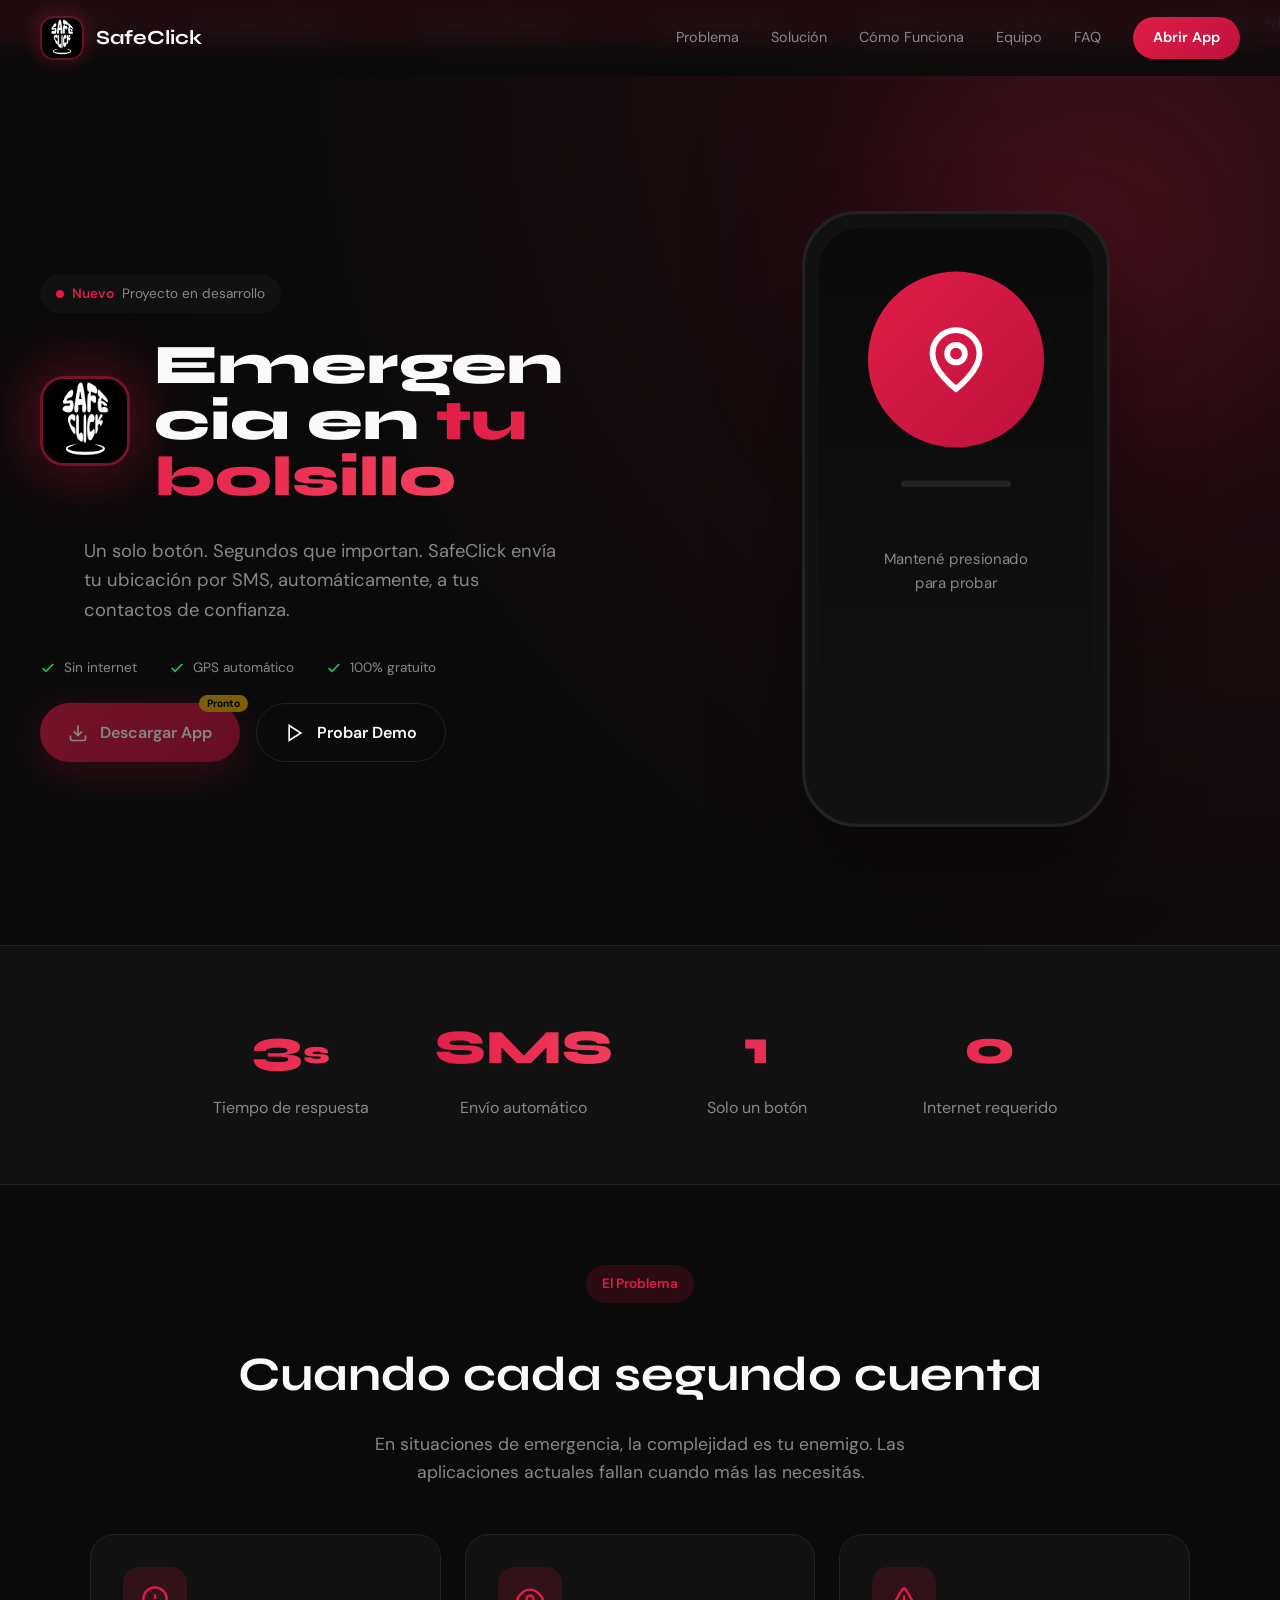
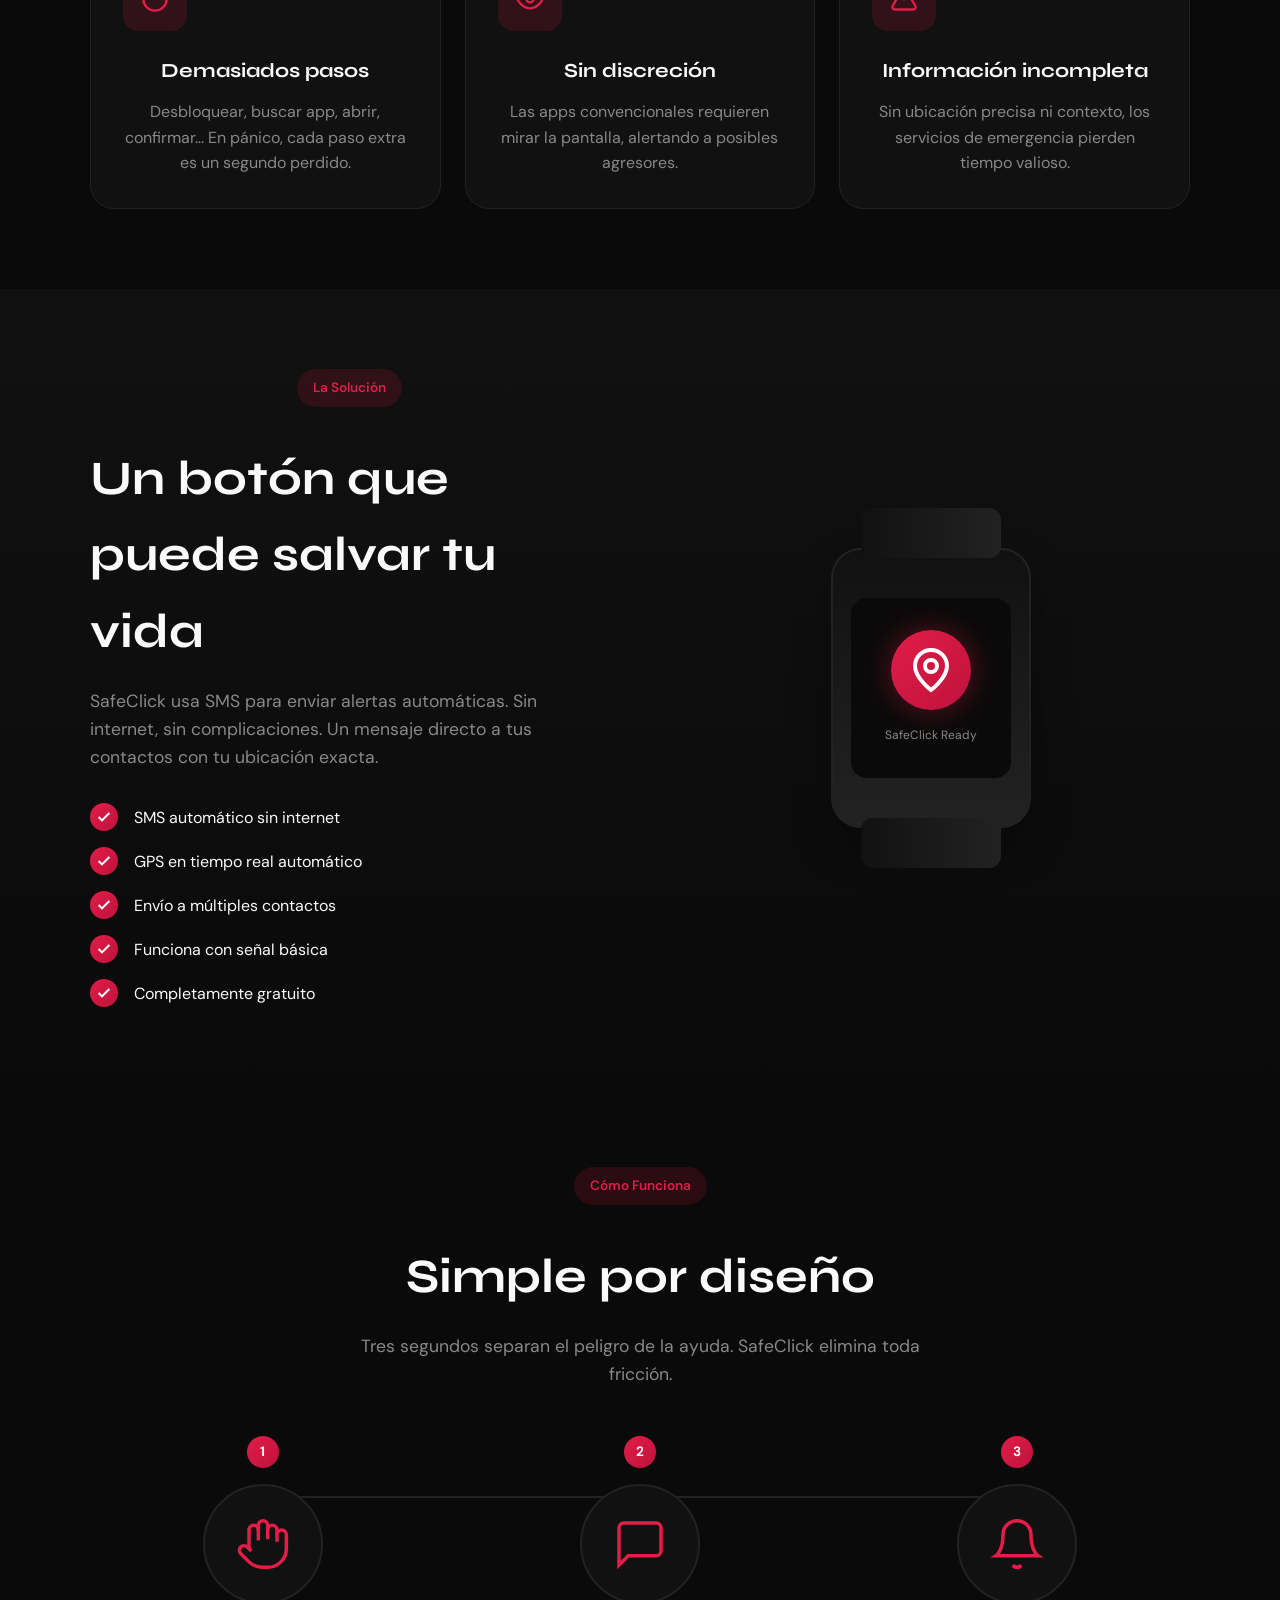
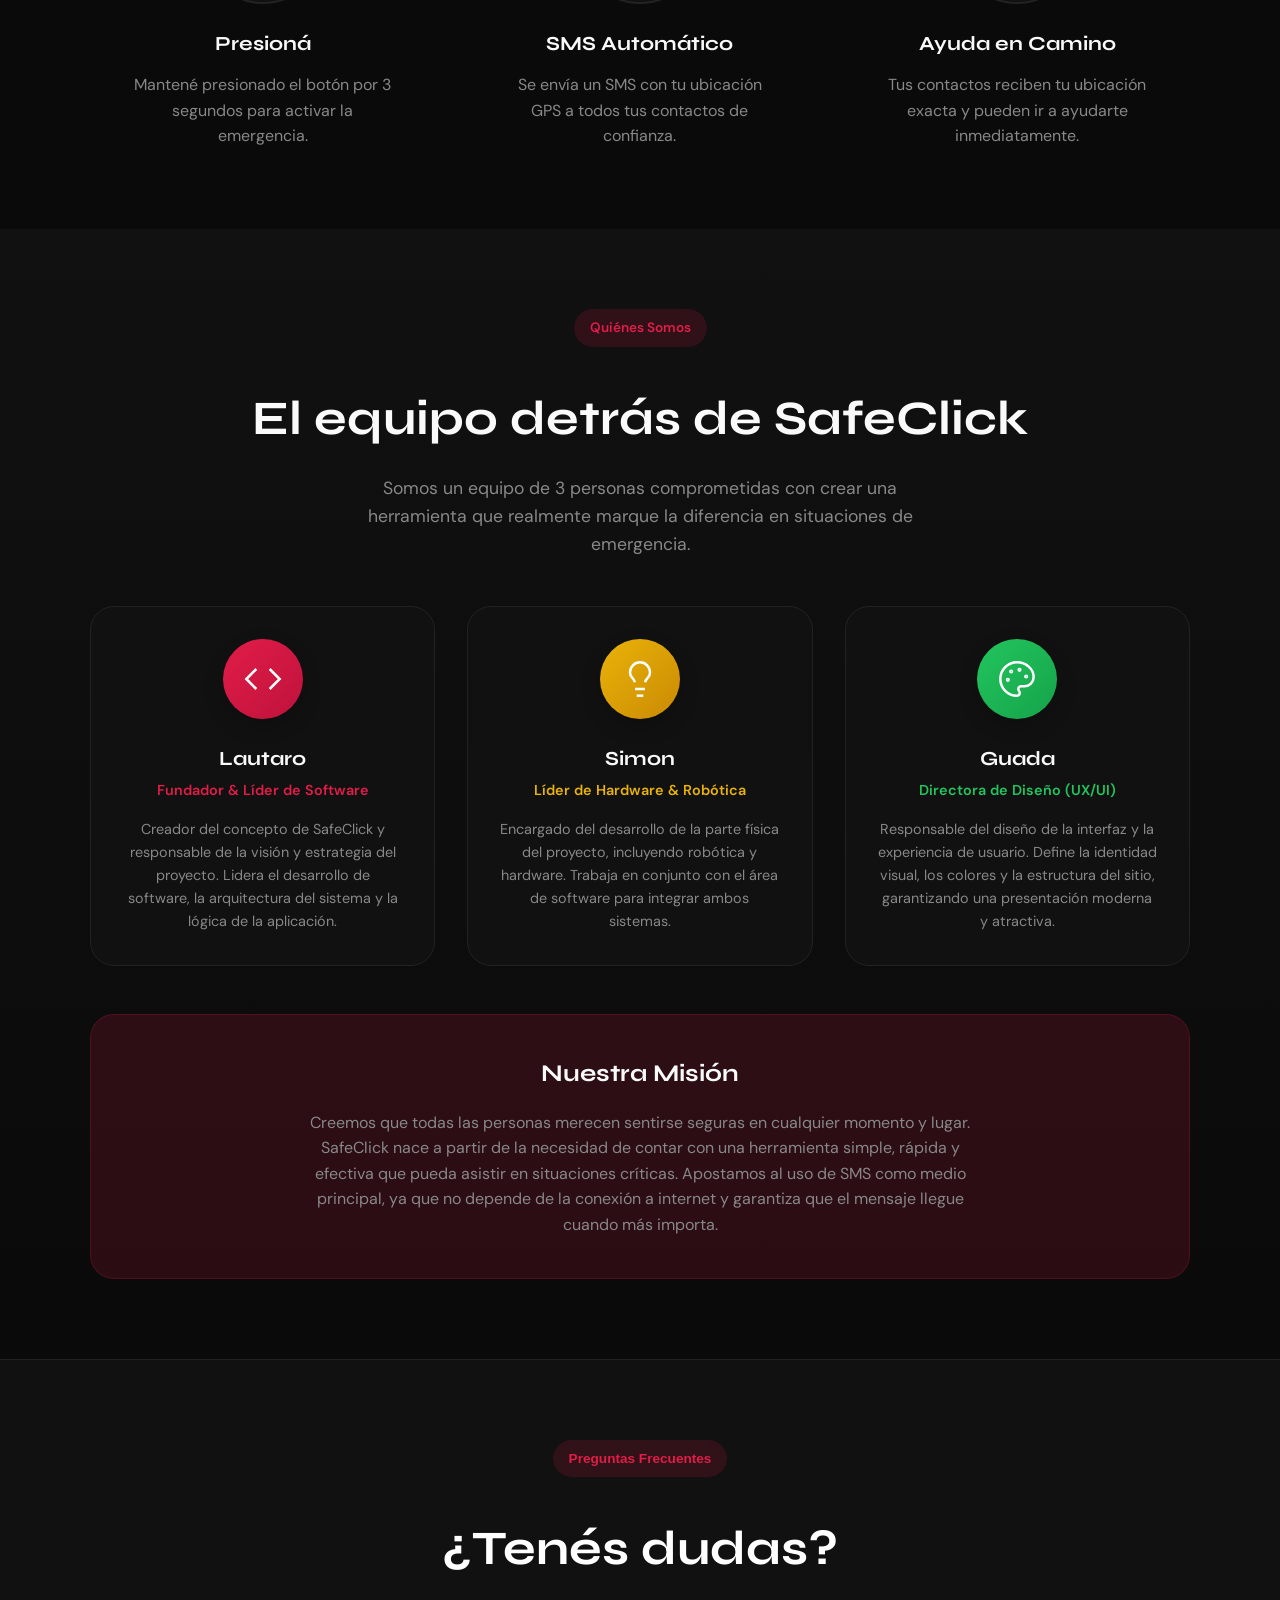
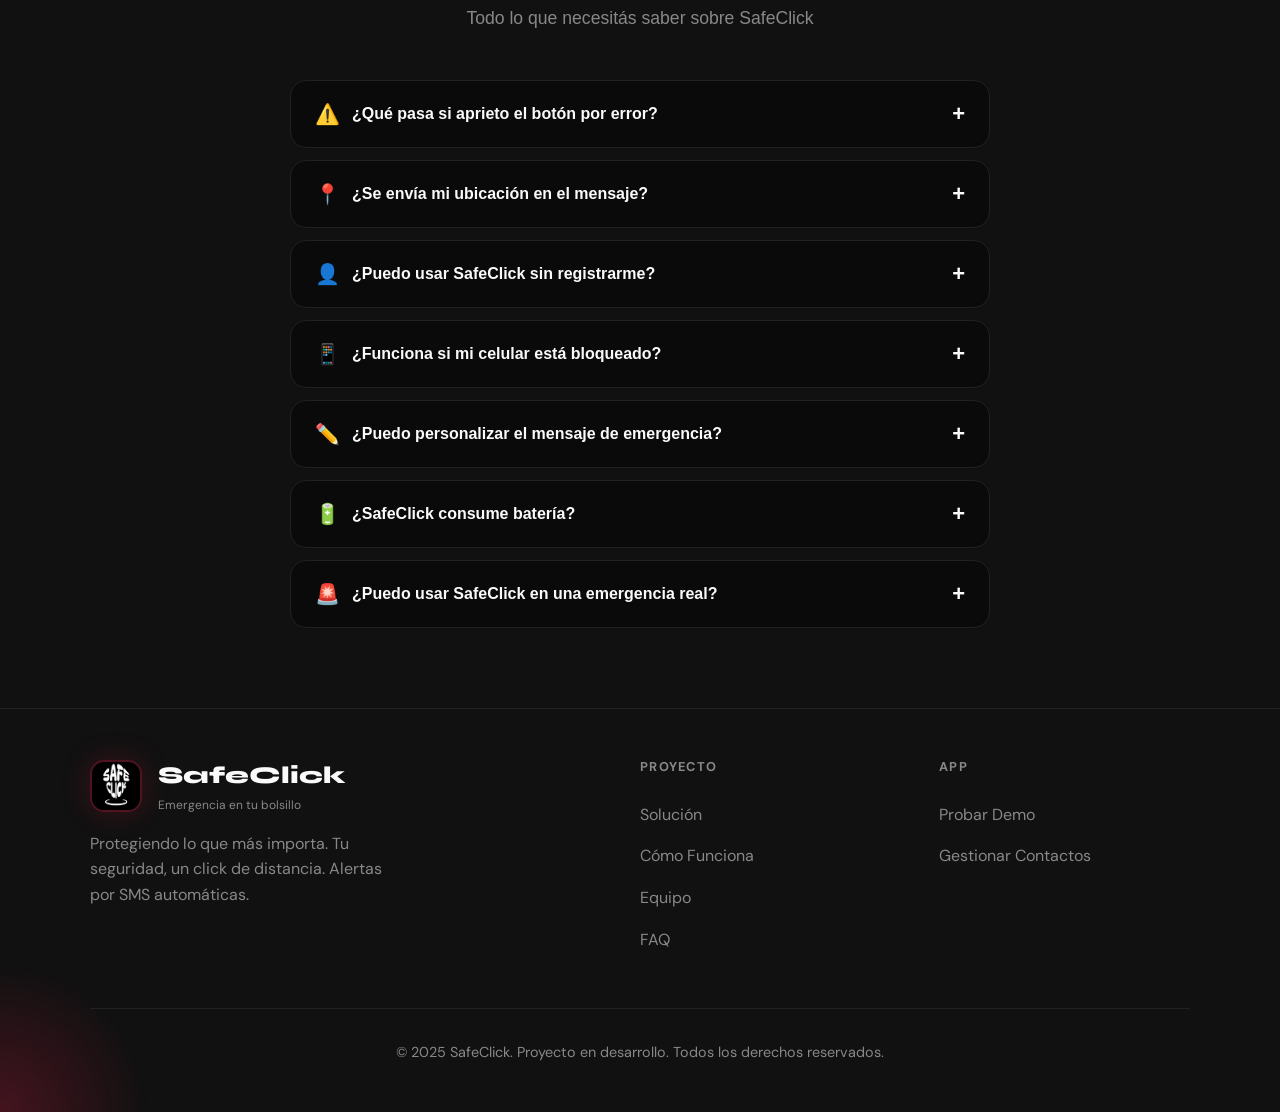
==== index.html @ 4f537820 "Primer commit" ====
<!DOCTYPE html>
<html lang="es">
<head>
  <meta charset="UTF-8">
  <meta name="viewport" content="width=device-width, initial-scale=1.0">
  <title>SafeClick - Emergencia en tu bolsillo</title>
  <link rel="preconnect" href="https://fonts.googleapis.com">
  <link href="https://fonts.googleapis.com/css2?family=Syne:wght@700;800&family=DM+Sans:wght@400;500;600&display=swap" rel="stylesheet">
  <link rel="stylesheet" href="styles.css">
  <style>
    :root {
      --font-display: 'Syne', sans-serif;
      --font-body: 'DM Sans', system-ui, sans-serif;
    }
    body { font-family: var(--font-body); }
    h1, h2, h3, .logo span, .section-title { font-family: var(--font-display); }

    /* === LOGO IMAGE === */
    .logo-img-wrap {
      width: 44px; height: 44px; border-radius: 14px;
      overflow: hidden; border: 2px solid rgba(225,29,72,0.4);
      box-shadow: 0 0 20px rgba(225,29,72,0.3);
    }
    .logo-img-wrap.small { width: 34px; height: 34px; border-radius: 10px; }
    .logo-img-wrap img { width: 100%; height: 100%; object-fit: cover; }

    /* === HERO LOGO FEATURE === */
    .hero-logo-feature {
      display: flex; align-items: center; gap: 1.5rem;
      margin-bottom: 2rem;
    }
    .hero-logo-big {
      width: 90px; height: 90px; border-radius: 24px;
      overflow: hidden; border: 3px solid rgba(225,29,72,0.5);
      box-shadow: 0 0 60px rgba(225,29,72,0.4), 0 0 120px rgba(225,29,72,0.15);
      flex-shrink: 0;
    }
    .hero-logo-big img { width: 100%; height: 100%; object-fit: cover; }
    .hero-logo-text h1 { margin-bottom: 0; line-height: 1; }

    /* === TICKER BAND === */
    .ticker-band {
      background: var(--primary); overflow: hidden; padding: 0.6rem 0;
      white-space: nowrap; position: relative;
    }
    .ticker-inner {
      display: inline-flex; gap: 0; animation: ticker 18s linear infinite;
    }
    .ticker-item {
      display: inline-flex; align-items: center; gap: 1rem;
      padding: 0 2rem; font-size: 0.85rem; font-weight: 700;
      color: white; letter-spacing: 0.05em; text-transform: uppercase;
    }
    .ticker-dot { width: 6px; height: 6px; background: rgba(255,255,255,0.6); border-radius: 50%; }
    @keyframes ticker { from { transform: translateX(0); } to { transform: translateX(-50%); } }

    /* === TRUST BAR === */
    .trust-bar {
      display: flex; align-items: center; gap: 2rem; margin-top: 2rem;
      flex-wrap: wrap;
    }
    .trust-item {
      display: flex; align-items: center; gap: 0.5rem;
      font-size: 0.85rem; color: var(--fg-muted);
    }
    .trust-item svg { color: var(--green); }

    /* === PHONE LOGO WATERMARK === */
    .phone-top-logo {
      position: absolute; top: 2.5rem; left: 50%; transform: translateX(-50%);
      display: flex; flex-direction: column; align-items: center; gap: 0.4rem;
      z-index: 2;
    }
    .phone-logo-mini {
      width: 36px; height: 36px; border-radius: 10px;
      overflow: hidden; border: 1.5px solid rgba(225,29,72,0.5);
    }
    .phone-logo-mini img { width: 100%; height: 100%; object-fit: cover; }
    .phone-app-label { font-size: 0.6rem; font-weight: 700; color: var(--fg-muted); letter-spacing: 0.1em; text-transform: uppercase; }

    /* === COUNTDOWN TIMER SECTION === */
    .countdown-section {
      background: linear-gradient(135deg, rgba(225,29,72,0.08), transparent);
      border: 1px solid var(--border); border-radius: 24px;
      padding: 2.5rem; margin: 2rem 0; text-align: center;
    }
    .countdown-label { font-size: 0.85rem; color: var(--fg-muted); text-transform: uppercase; letter-spacing: 0.1em; margin-bottom: 1rem; }
    .countdown-display {
      display: flex; justify-content: center; gap: 1rem; flex-wrap: wrap;
    }
    .cd-unit {
      display: flex; flex-direction: column; align-items: center;
      background: var(--bg-card); border: 1px solid var(--border);
      border-radius: 16px; padding: 1rem 1.5rem; min-width: 70px;
    }
    .cd-num { font-family: var(--font-display); font-size: 2.5rem; font-weight: 800; color: var(--primary); line-height: 1; }
    .cd-lbl { font-size: 0.7rem; color: var(--fg-muted); text-transform: uppercase; letter-spacing: 0.08em; margin-top: 0.25rem; }

    /* === FAQ SECTION === */
    .faq-section { padding: 5rem 1.5rem; background: var(--bg-card); border-top: 1px solid var(--border); }
    .faq-list { max-width: 700px; margin: 3rem auto 0; display: flex; flex-direction: column; gap: 0.75rem; }
    .faq-item { background: var(--bg); border: 1px solid var(--border); border-radius: 16px; overflow: hidden; }
    .faq-question {
      width: 100%; padding: 1.25rem 1.5rem; text-align: left;
      background: none; color: var(--fg); font-size: 1rem; font-weight: 600;
      display: flex; justify-content: space-between; align-items: center;
      cursor: pointer; transition: background 0.2s;
    }
    .faq-question:hover { background: rgba(255,255,255,0.03); }
    .faq-question svg { transition: transform 0.3s; flex-shrink: 0; color: var(--primary); }
    .faq-item.open .faq-question svg { transform: rotate(45deg); }
    .faq-answer { max-height: 0; overflow: hidden; transition: max-height 0.4s ease, padding 0.3s; }
    .faq-item.open .faq-answer { max-height: 200px; }
    .faq-answer p { padding: 0 1.5rem 1.25rem; color: var(--fg-muted); font-size: 0.95rem; line-height: 1.7; }

    /* === IMPROVED FOOTER LOGO === */
    .footer-logo-wrap {
      display: flex; align-items: center; gap: 1rem; margin-bottom: 1rem;
    }
    .footer-logo-img {
      width: 52px; height: 52px; border-radius: 14px;
      overflow: hidden; border: 2px solid rgba(225,29,72,0.3);
      box-shadow: 0 0 30px rgba(225,29,72,0.2);
    }
    .footer-logo-img img { width: 100%; height: 100%; object-fit: cover; }
    .footer-logo-text { display: flex; flex-direction: column; }
    .footer-logo-text .brand { font-family: var(--font-display); font-size: 1.5rem; font-weight: 800; }
    .footer-logo-text .tagline { font-size: 0.75rem; color: var(--fg-muted); }

    /* === HOVER GLOW ON CARDS === */
    .card { position: relative; overflow: hidden; }
    .card::before {
      content: '';
      position: absolute; top: 0; left: 0; right: 0;
      height: 2px; background: linear-gradient(90deg, transparent, var(--primary), transparent);
      opacity: 0; transition: opacity 0.3s;
    }
    .card:hover::before { opacity: 1; }

    /* === WAVE DIVIDER === */
    .wave-divider { overflow: hidden; line-height: 0; }
    .wave-divider svg { display: block; }
  </style>
</head>
<body>

  <!-- TICKER BAND -->
  <div class="ticker-band">
    <div class="ticker-inner">
      <span class="ticker-item">SafeClick <span class="ticker-dot"></span></span>
      <span class="ticker-item">SMS Automático <span class="ticker-dot"></span></span>
      <span class="ticker-item">GPS en tiempo real <span class="ticker-dot"></span></span>
      <span class="ticker-item">Un solo botón <span class="ticker-dot"></span></span>
      <span class="ticker-item">Emergencia en 3 segundos <span class="ticker-dot"></span></span>
      <span class="ticker-item">Sin internet necesario <span class="ticker-dot"></span></span>
      <span class="ticker-item">SafeClick <span class="ticker-dot"></span></span>
      <span class="ticker-item">SMS Automático <span class="ticker-dot"></span></span>
      <span class="ticker-item">GPS en tiempo real <span class="ticker-dot"></span></span>
      <span class="ticker-item">Un solo botón <span class="ticker-dot"></span></span>
      <span class="ticker-item">Emergencia en 3 segundos <span class="ticker-dot"></span></span>
      <span class="ticker-item">Sin internet necesario <span class="ticker-dot"></span></span>
    </div>
  </div>

  <!-- Navigation -->
  <nav id="navbar">
    <div class="nav-content">
      <a href="index.html" class="logo">
        <div class="logo-img-wrap">
          <img src="[data-uri]" alt="SafeClick Logo">
        </div>
        <span>SafeClick</span>
      </a>
      <div class="nav-links">
        <a href="#problema">Problema</a>
        <a href="#solucion">Solución</a>
        <a href="#como-funciona">Cómo Funciona</a>
        <a href="#equipo">Equipo</a>
        <a href="#faq">FAQ</a>
        <a href="app.html" class="btn-nav">Abrir App</a>
      </div>
      <button class="mobile-menu-btn" onclick="toggleMenu()">
        <svg width="24" height="24" viewBox="0 0 24 24" fill="none" stroke="currentColor" stroke-width="2"><line x1="3" y1="12" x2="21" y2="12"/><line x1="3" y1="6" x2="21" y2="6"/><line x1="3" y1="18" x2="21" y2="18"/></svg>
      </button>
    </div>
    <div id="mobile-menu" class="mobile-menu">
      <a href="#problema" onclick="toggleMenu()">Problema</a>
      <a href="#solucion" onclick="toggleMenu()">Solución</a>
      <a href="#como-funciona" onclick="toggleMenu()">Cómo Funciona</a>
      <a href="#equipo" onclick="toggleMenu()">Equipo</a>
      <a href="#faq" onclick="toggleMenu()">FAQ</a>
      <a href="app.html" class="btn-nav">Abrir App</a>
    </div>
  </nav>

  <!-- Hero Section -->
  <section class="hero">
    <div class="hero-bg"></div>
    <div class="hero-container">
      <div class="hero-content">
        <span class="badge"><span class="badge-dot"></span><span class="badge-new">Nuevo</span> Proyecto en desarrollo</span>
        
        <div class="hero-logo-feature">
          <div class="hero-logo-big">
            <img src="[data-uri]" alt="SafeClick">
          </div>
          <div class="hero-logo-text">
            <h1>Emergencia en <span class="gradient-text">tu bolsillo</span></h1>
          </div>
        </div>

        <p>Un solo botón. Segundos que importan. SafeClick envía tu ubicación por SMS, automáticamente, a tus contactos de confianza.</p>
        
        <div class="trust-bar">
          <div class="trust-item">
            <svg width="16" height="16" viewBox="0 0 24 24" fill="none" stroke="currentColor" stroke-width="2.5"><polyline points="20 6 9 17 4 12"/></svg>
            Sin internet
          </div>
          <div class="trust-item">
            <svg width="16" height="16" viewBox="0 0 24 24" fill="none" stroke="currentColor" stroke-width="2.5"><polyline points="20 6 9 17 4 12"/></svg>
            GPS automático
          </div>
          <div class="trust-item">
            <svg width="16" height="16" viewBox="0 0 24 24" fill="none" stroke="currentColor" stroke-width="2.5"><polyline points="20 6 9 17 4 12"/></svg>
            100% gratuito
          </div>
        </div>

        <div class="hero-buttons" style="margin-top:1.5rem">
          <button class="btn-primary disabled" disabled>
            <svg width="20" height="20" viewBox="0 0 24 24" fill="none" stroke="currentColor" stroke-width="2"><path d="M21 15v4a2 2 0 0 1-2 2H5a2 2 0 0 1-2-2v-4"/><polyline points="7 10 12 15 17 10"/><line x1="12" y1="15" x2="12" y2="3"/></svg>
            Descargar App
            <span class="badge-soon">Pronto</span>
          </button>
          <a href="app.html" class="btn-secondary">
            <svg width="20" height="20" viewBox="0 0 24 24" fill="none" stroke="currentColor" stroke-width="2"><polygon points="5 3 19 12 5 21 5 3"/></svg>
            Probar Demo
          </a>
        </div>
      </div>
      <div class="hero-phone">
        <div id="card-location" class="floating-card card-1">
          <div class="card-icon red"><svg width="20" height="20" viewBox="0 0 24 24" fill="none" stroke="currentColor" stroke-width="2"><path d="M20 10c0 6-8 12-8 12s-8-6-8-12a8 8 0 0 1 16 0Z"/><circle cx="12" cy="10" r="3"/></svg></div>
          <div><p class="card-label">Ubicación enviada</p><p class="card-value">GPS en tiempo real</p></div>
        </div>
        <div id="card-sms" class="floating-card card-2">
          <div class="card-icon blue"><svg width="20" height="20" viewBox="0 0 24 24" fill="none" stroke="currentColor" stroke-width="2"><path d="M21 15a2 2 0 0 1-2 2H7l-4 4V5a2 2 0 0 1 2-2h14a2 2 0 0 1 2 2z"/></svg></div>
          <div><p class="card-label">SMS Automático</p><p class="card-value">Enviado a todos</p></div>
        </div>
        <div id="card-alert" class="floating-card card-3">
          <div class="card-icon gold"><svg width="20" height="20" viewBox="0 0 24 24" fill="none" stroke="currentColor" stroke-width="2"><path d="M18 8A6 6 0 0 0 6 8c0 7-3 9-3 9h18s-3-2-3-9"/><path d="M13.73 21a2 2 0 0 1-3.46 0"/></svg></div>
          <div><p class="card-label">Contactos alertados</p><p class="card-value">Notificados</p></div>
        </div>
        <div class="phone">
          <div class="phone-notch"></div>
          <div class="phone-screen">
            <div class="phone-top-logo">
            <button id="emergency-btn" class="emergency-btn" onmousedown="startHold()" onmouseup="cancelHold()" onmouseleave="cancelHold()" ontouchstart="startHold()" ontouchend="cancelHold()">
              <svg width="64" height="64" viewBox="0 0 24 24" fill="none" stroke="white" stroke-width="2"><path d="M20 10c0 6-8 12-8 12s-8-6-8-12a8 8 0 0 1 16 0Z"/><circle cx="12" cy="10" r="3"/></svg>
            </button>
            <div class="progress-container">
              <div id="progress" class="progress-bar"></div>
            </div>
            <div class="status-text">
              <p id="status-subtitle">Mantené presionado para probar</p>
              
            </div>
          </div>
        </div>
      </div>
    </div>
  </section>

  <!-- Stats Section -->
  <section class="stats">
    <div class="stats-container">
      <div class="stat"><h2 class="stat-value">3<span>s</span></h2><p>Tiempo de respuesta</p></div>
      <div class="stat"><h2 class="stat-value">SMS</h2><p>Envío automático</p></div>
      <div class="stat"><h2 class="stat-value">1</h2><p>Solo un botón</p></div>
      <div class="stat"><h2 class="stat-value">0</h2><p>Internet requerido</p></div>
    </div>
  </section>

  <!-- Problem Section -->
  <section id="problema" class="section">
    <div class="container">
      <span class="section-badge">El Problema</span>
      <h2 class="section-title">Cuando cada segundo cuenta</h2>
      <p class="section-subtitle">En situaciones de emergencia, la complejidad es tu enemigo. Las aplicaciones actuales fallan cuando más las necesitás.</p>
      <div class="cards-grid">
        <div class="card">
          <div class="card-icon-box"><svg width="28" height="28" viewBox="0 0 24 24" fill="none" stroke="currentColor" stroke-width="2"><circle cx="12" cy="12" r="10"/><line x1="12" y1="8" x2="12" y2="12"/><line x1="12" y1="16" x2="12.01" y2="16"/></svg></div>
          <h3>Demasiados pasos</h3>
          <p>Desbloquear, buscar app, abrir, confirmar... En pánico, cada paso extra es un segundo perdido.</p>
        </div>
        <div class="card">
          <div class="card-icon-box"><svg width="28" height="28" viewBox="0 0 24 24" fill="none" stroke="currentColor" stroke-width="2"><path d="M1 12s4-8 11-8 11 8 11 8-4 8-11 8-11-8-11-8z"/><circle cx="12" cy="12" r="3"/></svg></div>
          <h3>Sin discreción</h3>
          <p>Las apps convencionales requieren mirar la pantalla, alertando a posibles agresores.</p>
        </div>
        <div class="card">
          <div class="card-icon-box"><svg width="28" height="28" viewBox="0 0 24 24" fill="none" stroke="currentColor" stroke-width="2"><path d="m21.73 18-8-14a2 2 0 0 0-3.48 0l-8 14A2 2 0 0 0 4 21h16a2 2 0 0 0 1.73-3Z"/><line x1="12" y1="9" x2="12" y2="13"/><line x1="12" y1="17" x2="12.01" y2="17"/></svg></div>
          <h3>Información incompleta</h3>
          <p>Sin ubicación precisa ni contexto, los servicios de emergencia pierden tiempo valioso.</p>
        </div>
      </div>
    </div>
  
  </section>

  <!-- Solution Section -->
  <section id="solucion" class="section section-alt">
    <div class="container">
      <div class="solution-grid">
        <div class="solution-content">
          <span class="section-badge">La Solución</span>
          <h2 class="section-title left">Un botón que puede salvar tu vida</h2>
          <p class="section-subtitle left">SafeClick usa SMS para enviar alertas automáticas. Sin internet, sin complicaciones. Un mensaje directo a tus contactos con tu ubicación exacta.</p>
          <div class="features-list">
            <div class="feature"><div class="check-icon"><svg width="16" height="16" viewBox="0 0 24 24" fill="none" stroke="white" stroke-width="3"><polyline points="20 6 9 17 4 12"/></svg></div><span>SMS automático sin internet</span></div>
            <div class="feature"><div class="check-icon"><svg width="16" height="16" viewBox="0 0 24 24" fill="none" stroke="white" stroke-width="3"><polyline points="20 6 9 17 4 12"/></svg></div><span>GPS en tiempo real automático</span></div>
            <div class="feature"><div class="check-icon"><svg width="16" height="16" viewBox="0 0 24 24" fill="none" stroke="white" stroke-width="3"><polyline points="20 6 9 17 4 12"/></svg></div><span>Envío a múltiples contactos</span></div>
            <div class="feature"><div class="check-icon"><svg width="16" height="16" viewBox="0 0 24 24" fill="none" stroke="white" stroke-width="3"><polyline points="20 6 9 17 4 12"/></svg></div><span>Funciona con señal básica</span></div>
            <div class="feature"><div class="check-icon"><svg width="16" height="16" viewBox="0 0 24 24" fill="none" stroke="white" stroke-width="3"><polyline points="20 6 9 17 4 12"/></svg></div><span>Completamente gratuito</span></div>
          </div>
        </div>
        <div class="solution-device">
          <div class="bracelet">
            <div class="strap top"></div>
            <div class="bracelet-body">
              <div class="bracelet-screen">
                <div class="mini-btn pulse-glow">
                  <svg width="48" height="48" viewBox="0 0 24 24" fill="none" stroke="white" stroke-width="2"><path d="M20 10c0 6-8 12-8 12s-8-6-8-12a8 8 0 0 1 16 0Z"/><circle cx="12" cy="10" r="3"/></svg>
                </div>
                <p>SafeClick Ready</p>
              </div>
            </div>
            <div class="strap bottom"></div>
          </div>
        </div>
      </div>
    </div>
  </section>

  <!-- How It Works Section -->
  <section id="como-funciona" class="section">
    <div class="container">
      <span class="section-badge">Cómo Funciona</span>
      <h2 class="section-title">Simple por diseño</h2>
      <p class="section-subtitle">Tres segundos separan el peligro de la ayuda. SafeClick elimina toda fricción.</p>
      <div class="steps-container">
        <div class="steps-line"></div>
        <div class="steps-grid">
          <div class="step">
            <span class="step-number">1</span>
            <div class="step-icon"><svg width="56" height="56" viewBox="0 0 24 24" fill="none" stroke="currentColor" stroke-width="1.5"><path d="M18 11V6a2 2 0 0 0-2-2v0a2 2 0 0 0-2 2v0"/><path d="M14 10V4a2 2 0 0 0-2-2v0a2 2 0 0 0-2 2v2"/><path d="M10 10.5V6a2 2 0 0 0-2-2v0a2 2 0 0 0-2 2v8"/><path d="M18 8a2 2 0 1 1 4 0v6a8 8 0 0 1-8 8h-2c-2.8 0-4.5-.86-5.99-2.34l-3.6-3.6a2 2 0 0 1 2.83-2.82L7 15"/></svg></div>
            <h3>Presioná</h3>
            <p>Mantené presionado el botón por 3 segundos para activar la emergencia.</p>
          </div>
          <div class="step">
            <span class="step-number">2</span>
            <div class="step-icon"><svg width="56" height="56" viewBox="0 0 24 24" fill="none" stroke="currentColor" stroke-width="1.5"><path d="M21 15a2 2 0 0 1-2 2H7l-4 4V5a2 2 0 0 1 2-2h14a2 2 0 0 1 2 2z"/></svg></div>
            <h3>SMS Automático</h3>
            <p>Se envía un SMS con tu ubicación GPS a todos tus contactos de confianza.</p>
          </div>
          <div class="step">
            <span class="step-number">3</span>
            <div class="step-icon"><svg width="56" height="56" viewBox="0 0 24 24" fill="none" stroke="currentColor" stroke-width="1.5"><path d="M18 8A6 6 0 0 0 6 8c0 7-3 9-3 9h18s-3-2-3-9"/><path d="M13.73 21a2 2 0 0 1-3.46 0"/></svg></div>
            <h3>Ayuda en Camino</h3>
            <p>Tus contactos reciben tu ubicación exacta y pueden ir a ayudarte inmediatamente.</p>
          </div>
        </div>
      </div>
    </div>
  </section>

  <!-- Team Section -->
  <section id="equipo" class="section section-alt">
    <div class="container">
      <span class="section-badge">Quiénes Somos</span>
      <h2 class="section-title">El equipo detrás de SafeClick</h2>
      <p class="section-subtitle">Somos un equipo de 3 personas comprometidas con crear una herramienta que realmente marque la diferencia en situaciones de emergencia.</p>
      <div class="team-grid">
        <div class="team-card">
          <div class="team-avatar red"><svg width="40" height="40" viewBox="0 0 24 24" fill="none" stroke="white" stroke-width="1.5"><polyline points="16 18 22 12 16 6"/><polyline points="8 6 2 12 8 18"/></svg></div>
          <h3>Lautaro</h3>
          <p class="team-role red">Fundador & Líder de Software</p>
          <p class="team-desc">Creador del concepto de SafeClick y responsable de la visión y estrategia del proyecto. Lidera el desarrollo de software, la arquitectura del sistema y la lógica de la aplicación.</p>
        </div>
        <div class="team-card">
          <div class="team-avatar gold"><svg width="40" height="40" viewBox="0 0 24 24" fill="none" stroke="white" stroke-width="1.5"><line x1="9" y1="18" x2="15" y2="18"/><line x1="10" y1="22" x2="14" y2="22"/><path d="M15.09 14c.18-.98.65-1.74 1.41-2.5A4.65 4.65 0 0 0 18 8 6 6 0 0 0 6 8c0 1 .23 2.23 1.5 3.5A4.61 4.61 0 0 1 8.91 14"/></svg></div>
          <h3>Simon</h3>
          <p class="team-role gold">Líder de Hardware & Robótica</p>
          <p class="team-desc">Encargado del desarrollo de la parte física del proyecto, incluyendo robótica y hardware. Trabaja en conjunto con el área de software para integrar ambos sistemas.</p>
        </div>
        <div class="team-card">
          <div class="team-avatar green"><svg width="40" height="40" viewBox="0 0 24 24" fill="none" stroke="white" stroke-width="1.5"><circle cx="13.5" cy="6.5" r="0.5"/><circle cx="17.5" cy="10.5" r="0.5"/><circle cx="8.5" cy="7.5" r="0.5"/><circle cx="6.5" cy="12.5" r="0.5"/><path d="M12 2C6.5 2 2 6.5 2 12s4.5 10 10 10c.926 0 1.648-.746 1.648-1.688 0-.437-.18-.835-.437-1.125-.29-.289-.438-.652-.438-1.125a1.64 1.64 0 0 1 1.668-1.668h1.996c3.051 0 5.555-2.503 5.555-5.555C21.965 6.012 17.461 2 12 2z"/></svg></div>
          <h3>Guada</h3>
          <p class="team-role green">Directora de Diseño (UX/UI)</p>
          <p class="team-desc">Responsable del diseño de la interfaz y la experiencia de usuario. Define la identidad visual, los colores y la estructura del sitio, garantizando una presentación moderna y atractiva.</p>
        </div>
      </div>
      <div class="mission-box">
        <h3>Nuestra Misión</h3>
        <p>Creemos que todas las personas merecen sentirse seguras en cualquier momento y lugar. SafeClick nace a partir de la necesidad de contar con una herramienta simple, rápida y efectiva que pueda asistir en situaciones críticas. Apostamos al uso de SMS como medio principal, ya que no depende de la conexión a internet y garantiza que el mensaje llegue cuando más importa.</p>
      </div>
    </div>
  </section>

  <!-- FAQ Section -->
<section id="faq" class="faq-section">
  <div class="container">
    <span class="section-badge">Preguntas Frecuentes</span>
    <h2 class="section-title">¿Tenés dudas?</h2>
    <p class="section-subtitle">Todo lo que necesitás saber sobre SafeClick</p>
  </div>

  <div class="faq-list">

    <div class="faq-item">
      <button class="faq-question">
        <div class="faq-left">
          <span class="faq-icon">⚠️</span>
          ¿Qué pasa si aprieto el botón por error?
        </div>
        <span class="faq-toggle">+</span>
      </button>
      <div class="faq-answer">
        <p>Podés avisar rápidamente a tus contactos que fue un error. En futuras versiones se puede agregar confirmación antes del envío.</p>
      </div>
    </div>

    <div class="faq-item">
      <button class="faq-question">
        <div class="faq-left">
          <span class="faq-icon">📍</span>
          ¿Se envía mi ubicación en el mensaje?
        </div>
        <span class="faq-toggle">+</span>
      </button>
      <div class="faq-answer">
        <p>Sí, SafeClick puede incluir tu ubicación aproximada para que tus contactos sepan dónde estás.</p>
      </div>
    </div>

    <div class="faq-item">
      <button class="faq-question">
        <div class="faq-left">
          <span class="faq-icon">👤</span>
          ¿Puedo usar SafeClick sin registrarme?
        </div>
        <span class="faq-toggle">+</span>
      </button>
      <div class="faq-answer">
        <p>Sí, no necesitás crear cuenta. Configurás tus contactos y ya podés usarlo.</p>
      </div>
    </div>

    <div class="faq-item">
      <button class="faq-question">
        <div class="faq-left">
          <span class="faq-icon">📱</span>
          ¿Funciona si mi celular está bloqueado?
        </div>
        <span class="faq-toggle">+</span>
      </button>
      <div class="faq-answer">
        <p>Depende del dispositivo, pero podés agregar SafeClick a la pantalla de inicio para acceso rápido.</p>
      </div>
    </div>

    <div class="faq-item">
      <button class="faq-question">
        <div class="faq-left">
          <span class="faq-icon">✏️</span>
          ¿Puedo personalizar el mensaje de emergencia?
        </div>
        <span class="faq-toggle">+</span>
      </button>
      <div class="faq-answer">
        <p>Sí, podés editar el mensaje para adaptarlo a cada situación.</p>
      </div>
    </div>

    <div class="faq-item">
      <button class="faq-question">
        <div class="faq-left">
          <span class="faq-icon">🔋</span>
          ¿SafeClick consume batería?
        </div>
        <span class="faq-toggle">+</span>
      </button>
      <div class="faq-answer">
        <p>No, es una web app liviana que solo se activa cuando la usás.</p>
      </div>
    </div>

    <div class="faq-item">
      <button class="faq-question">
        <div class="faq-left">
          <span class="faq-icon">🚨</span>
          ¿Puedo usar SafeClick en una emergencia real?
        </div>
        <span class="faq-toggle">+</span>
      </button>
      <div class="faq-answer">
        <p>Sí, está diseñada para ayudarte en momentos críticos enviando alertas rápidas a tus contactos.</p>
      </div>
    </div>

  </div>
</section>


  <!-- Footer -->
  <footer class="footer">
    <div class="footer-container">
      <div class="footer-grid">
        <div class="footer-brand">
          <div class="footer-logo-wrap">
            <div class="footer-logo-img">
              <img src="[data-uri]" alt="SafeClick">
            </div>
            <div class="footer-logo-text">
              <span class="brand">SafeClick</span>
              <span class="tagline">Emergencia en tu bolsillo</span>
            </div>
          </div>
          <p>Protegiendo lo que más importa. Tu seguridad, un click de distancia. Alertas por SMS automáticas.</p>
        </div>
        <div class="footer-links">
          <h4>Proyecto</h4>
          <a href="#solucion">Solución</a>
          <a href="#como-funciona">Cómo Funciona</a>
          <a href="#equipo">Equipo</a>
          <a href="#faq">FAQ</a>
        </div>
        <div class="footer-links">
          <h4>App</h4>
          <a href="app.html">Probar Demo</a>
          <a href="app.html">Gestionar Contactos</a>
        </div>
      </div>
      <div class="footer-bottom">
        <p>© 2025 SafeClick. Proyecto en desarrollo. Todos los derechos reservados.</p>
      </div>
    </div>
  </footer>

  <script src="app.js"></script>
<script>
document.querySelectorAll(".faq-question").forEach(button => {
  button.addEventListener("click", () => {
    const item = button.parentElement;

    document.querySelectorAll(".faq-item").forEach(i => {
      if(i !== item) i.classList.remove("active");
    });

    item.classList.toggle("active");
  });
});
</script>
<audio id="clickSound" src="https://assets.mixkit.co/active_storage/sfx/2568/2568-preview.mp3"></audio>
<audio id="alertSound" src="https://assets.mixkit.co/active_storage/sfx/2869/2869-preview.mp3"></audio>
<script>
const clickSound = document.getElementById("clickSound");
const alertSound = document.getElementById("alertSound");

// sonido en botones
document.querySelectorAll("button").forEach(btn => {
  btn.addEventListener("click", () => {
    clickSound.currentTime = 0;
    clickSound.play();
  });
});

// sonido botón emergencia
const emergencyBtn = document.querySelector(".emergency-btn");

if (emergencyBtn) {
  emergencyBtn.addEventListener("click", () => {
    alertSound.currentTime = 0;
    alertSound.play();
  });
}
</script>

</body>
</html>
---- styles.css ----
/* ========== BASE ========== */
* { margin: 0; padding: 0; box-sizing: border-box; }
:root {
  --bg: #0a0a0a;
  --bg-card: #111;
  --fg: #fafafa;
  --fg-muted: #888;
  --border: #222;
  --primary: #e11d48;
  --primary-dim: rgba(225,29,72,0.15);
  --green: #22c55e;
  --green-dim: rgba(34,197,94,0.2);
  --gold: #eab308;
  --gold-dim: rgba(234,179,8,0.2);
  --blue: #3b82f6;
  --blue-dim: rgba(59,130,246,0.2);
  --radius: 12px;
}
body { font-family: system-ui, -apple-system, sans-serif; background: var(--bg); color: var(--fg); line-height: 1.6; }
a { text-decoration: none; color: inherit; }
button { font-family: inherit; cursor: pointer; border: none; }
input, textarea { font-family: inherit; }

/* ========== NAVIGATION ========== */
#navbar { position: fixed; top: 0; left: 0; right: 0; z-index: 100; padding: 1rem 1.5rem; background: rgba(10,10,10,0.9); backdrop-filter: blur(12px); transition: all 0.3s; }
#navbar.scrolled { border-bottom: 1px solid var(--border); }
.nav-content { max-width: 1200px; margin: auto; display: flex; align-items: center; justify-content: space-between; }
.logo { display: flex; align-items: center; gap: 0.75rem; font-size: 1.25rem; font-weight: 700; }
.logo-icon { width: 40px; height: 40px; background: linear-gradient(135deg, var(--primary), #be123c); border-radius: 12px; display: flex; align-items: center; justify-content: center; }
.logo-icon.small { width: 32px; height: 32px; border-radius: 8px; }
.nav-links { display: flex; align-items: center; gap: 2rem; }
.nav-links a { color: var(--fg-muted); font-size: 0.9rem; transition: color 0.3s; }
.nav-links a:hover { color: var(--fg); }
.btn-nav { background: linear-gradient(135deg, var(--primary), #be123c); color: white !important; padding: 0.6rem 1.25rem; border-radius: 50px; font-weight: 600; }
.mobile-menu-btn { display: none; background: none; color: var(--fg); padding: 0.5rem; }
.mobile-menu { display: none; flex-direction: column; gap: 0.5rem; padding: 1rem; background: var(--bg-card); border-bottom: 1px solid var(--border); }
.mobile-menu a { padding: 0.75rem 1rem; border-radius: 8px; color: var(--fg-muted); }
.mobile-menu a:hover { background: var(--border); color: var(--fg); }
.mobile-menu.active { display: flex; }
@media (max-width: 768px) {
  .nav-links { display: none; }
  .mobile-menu-btn { display: block; }
}

/* ========== HERO ========== */
.hero { min-height: 100vh; display: flex; align-items: center; padding: 6rem 1.5rem 3rem; position: relative; overflow: hidden; }
.hero-bg { position: absolute; top: 0; right: 0; width: 80%; height: 150%; background: radial-gradient(circle at top right, var(--primary-dim), transparent 60%); pointer-events: none; }
.hero-container { max-width: 1200px; margin: auto; display: grid; grid-template-columns: 1fr 1fr; gap: 4rem; align-items: center; position: relative; }
.hero-content { text-align: left; }
.badge { display: inline-flex; align-items: center; gap: 0.5rem; background: var(--bg-card); padding: 0.5rem 1rem; border-radius: 50px; font-size: 0.85rem; color: var(--fg-muted); margin-bottom: 1.5rem; }
.badge-dot { width: 8px; height: 8px; background: var(--primary); border-radius: 50%; animation: pulse 2s infinite; }
.badge-new { color: var(--primary); font-weight: 600; }
.hero h1 { font-size: clamp(2.5rem, 5vw, 3.5rem); font-weight: 800; line-height: 1.1; margin-bottom: 1.5rem; }
.gradient-text { background: linear-gradient(90deg, var(--primary), #f43f5e); -webkit-background-clip: text; -webkit-text-fill-color: transparent; background-clip: text; }
.hero p { font-size: 1.15rem; color: var(--fg-muted); margin-bottom: 2rem; max-width: 480px; }
.hero-buttons { display: flex; gap: 1rem; flex-wrap: wrap; }
.btn-primary, .btn-secondary { display: inline-flex; align-items: center; gap: 0.75rem; padding: 1rem 1.75rem; border-radius: 50px; font-weight: 600; font-size: 1rem; transition: all 0.3s; }
.btn-primary { background: linear-gradient(135deg, var(--primary), #be123c); color: white; position: relative; }
.btn-primary.disabled { opacity: 0.5; cursor: not-allowed; }
.badge-soon { position: absolute; top: -8px; right: -8px; background: var(--gold); color: #000; font-size: 0.65rem; padding: 2px 8px; border-radius: 50px; font-weight: 700; }
.btn-secondary { background: transparent; border: 1px solid var(--border); color: var(--fg); }
.btn-secondary:hover { background: var(--bg-card); }

/* Hero Phone */
.hero-phone { position: relative; display: flex; justify-content: center; }
.floating-card { position: absolute; display: flex; align-items: center; gap: 0.75rem; background: var(--bg-card); border: 1px solid var(--border); border-radius: 16px; padding: 1rem; box-shadow: 0 20px 40px rgba(0,0,0,0.3); opacity: 0; transform: translateY(20px); transition: all 0.5s; animation: float 3s ease-in-out infinite; }
.floating-card.show { opacity: 1; transform: translateY(0); border-color: var(--green); }
.card-1 { top: 10%; left: -10%; animation-delay: 0s; }
.card-2 { bottom: 25%; right: -5%; animation-delay: 1s; }
.card-3 { top: 45%; left: -15%; animation-delay: 2s; }
.card-icon { width: 40px; height: 40px; border-radius: 12px; display: flex; align-items: center; justify-content: center; }
.card-icon.red { background: var(--primary-dim); color: var(--primary); }
.card-icon.green { background: var(--green-dim); color: var(--green); }
.card-icon.gold { background: var(--gold-dim); color: var(--gold); }
.card-icon.blue { background: var(--blue-dim); color: var(--blue); }
.card-label { font-size: 0.75rem; color: var(--fg-muted); }
.card-value { font-size: 0.9rem; font-weight: 600; }
.phone { width: 280px; height: 560px; background: var(--bg-card); border: 3px solid var(--border); border-radius: 50px; padding: 12px; box-shadow: 0 40px 80px rgba(0,0,0,0.4); }
.phone-screen { width: 100%; height: 100%; background: linear-gradient(180deg, var(--bg), var(--bg-card)); border-radius: 40px; display: flex; flex-direction: column; align-items: center; justify-content: center; position: relative; }
.phone-notch { position: absolute; top: 0; left: 50%; transform: translateX(-50%); width: 100px; height: 28px; background: var(--bg-card); border-radius: 0 0 16px 16px; }
.emergency-btn { width: 160px; height: 160px; border-radius: 50%; background: linear-gradient(135deg, var(--primary), #be123c); display: flex; align-items: center; justify-content: center; cursor: pointer; transition: all 0.3s; border: none; }
.emergency-btn.active { background: linear-gradient(135deg, var(--green), #16a34a); box-shadow: 0 0 60px rgba(34,197,94,0.5); }
.pulse-glow { animation: pulseGlow 2s ease-in-out infinite; }
.progress-container { width: 100px; height: 6px; background: var(--border); border-radius: 3px; margin-top: 1.5rem; overflow: hidden; }
.progress-bar { width: 0%; height: 100%; background: linear-gradient(90deg, var(--primary), #f97316); border-radius: 3px; transition: width 0.1s; }
.status-text { margin-top: 1.5rem; text-align: center; }
.status-text p { font-size: 0.85rem; color: var(--fg-muted); }
.status-text h3 { font-size: 1.1rem; font-weight: 600; margin-top: 0.25rem; }
.status-text h3.success { color: var(--green); }

@media (max-width: 900px) {
  .hero-container { grid-template-columns: 1fr; text-align: center; }
  .hero-content { order: 1; }
  .hero-phone { order: 2; }
  .hero p { margin-left: auto; margin-right: auto; }
  .hero-buttons { justify-content: center; }
  .floating-card { display: none; }
}

/* ========== STATS ========== */
.stats { padding: 4rem 1.5rem; background: var(--bg-card); border-top: 1px solid var(--border); border-bottom: 1px solid var(--border); }
.stats-container { max-width: 900px; margin: auto; display: grid; grid-template-columns: repeat(4, 1fr); gap: 2rem; }
.stat { text-align: center; }
.stat-value { font-size: 3rem; font-weight: 800; background: linear-gradient(90deg, var(--primary), #f43f5e); -webkit-background-clip: text; -webkit-text-fill-color: transparent; background-clip: text; }
.stat-value span { font-size: 2rem; }
.stat p { color: var(--fg-muted); margin-top: 0.5rem; }
@media (max-width: 600px) { .stats-container { grid-template-columns: 1fr; } }

/* ========== SECTIONS ========== */
.section { padding: 5rem 1.5rem; }
.section-alt { background: linear-gradient(180deg, var(--bg-card), var(--bg)); }
.container { max-width: 1100px; margin: auto; }
.section-badge { display: inline-block; background: var(--primary-dim); color: var(--primary); padding: 0.5rem 1rem; border-radius: 50px; font-size: 0.85rem; font-weight: 600; margin-bottom: 1.5rem; }
.section-title { font-size: clamp(2rem, 4vw, 3rem); font-weight: 700; margin-bottom: 1rem; text-align: center; }
.section-title.left { text-align: left; }
.section-subtitle { font-size: 1.1rem; color: var(--fg-muted); max-width: 600px; margin: 0 auto 3rem; text-align: center; }
.section-subtitle.left { text-align: left; margin: 0 0 2rem; }

/* Cards */
.cards-grid { display: grid; grid-template-columns: repeat(auto-fit, minmax(280px, 1fr)); gap: 1.5rem; }
.card { background: var(--bg-card); border: 1px solid var(--border); border-radius: 24px; padding: 2rem; transition: all 0.3s; }
.card:hover { border-color: var(--primary); transform: translateY(-4px); }
.card-icon-box { width: 64px; height: 64px; background: var(--primary-dim); border-radius: 16px; display: flex; align-items: center; justify-content: center; margin-bottom: 1.5rem; color: var(--primary); }
.card h3 { font-size: 1.25rem; margin-bottom: 0.75rem; }
.card p { color: var(--fg-muted); }

/* Solution */
.solution-grid { display: grid; grid-template-columns: 1fr 1fr; gap: 4rem; align-items: center; }
.solution-content { order: 1; }
.solution-device { order: 2; display: flex; justify-content: center; }
.features-list { display: flex; flex-direction: column; gap: 1rem; }
.feature { display: flex; align-items: center; gap: 1rem; }
.check-icon { width: 28px; height: 28px; background: linear-gradient(135deg, var(--primary), #be123c); border-radius: 50%; display: flex; align-items: center; justify-content: center; flex-shrink: 0; }
.bracelet { position: relative; }
.bracelet-body { width: 200px; height: 280px; background: linear-gradient(180deg, var(--bg-card), var(--border)); border: 2px solid var(--border); border-radius: 30px; display: flex; align-items: center; justify-content: center; box-shadow: 0 20px 40px rgba(0,0,0,0.3); }
.strap { width: 140px; height: 50px; background: linear-gradient(90deg, var(--bg-card), var(--border)); border-radius: 12px; position: absolute; left: 50%; transform: translateX(-50%); }
.strap.top { top: -40px; }
.strap.bottom { bottom: -40px; }
.bracelet-screen { width: 160px; height: 180px; background: var(--bg); border-radius: 16px; display: flex; flex-direction: column; align-items: center; justify-content: center; padding: 1rem; }
.mini-btn { width: 80px; height: 80px; background: linear-gradient(135deg, var(--primary), #be123c); border-radius: 50%; display: flex; align-items: center; justify-content: center; box-shadow: 0 0 30px rgba(225,29,72,0.4); }
.bracelet-screen p { font-size: 0.75rem; color: var(--fg-muted); margin-top: 1rem; }
@media (max-width: 800px) {
  .solution-grid { grid-template-columns: 1fr; }
  .solution-content { order: 2; text-align: center; }
  .solution-device { order: 1; }
  .section-title.left, .section-subtitle.left { text-align: center; }
  .features-list { align-items: center; }
}

/* Steps */
.steps-container { position: relative; margin-top: 3rem; }
.steps-line { display: none; position: absolute; top: 60px; left: 15%; right: 15%; height: 2px; background: var(--border); }
.steps-grid { display: grid; grid-template-columns: repeat(auto-fit, minmax(250px, 1fr)); gap: 2rem; }
.step { text-align: center; position: relative; padding-top: 1rem; }
.step-number { position: absolute; top: 0; left: 50%; transform: translateX(-50%); width: 32px; height: 32px; background: linear-gradient(135deg, var(--primary), #be123c); border-radius: 50%; display: flex; align-items: center; justify-content: center; font-size: 0.85rem; font-weight: 700; z-index: 2; }
.step-icon { width: 120px; height: 120px; background: var(--bg-card); border: 2px solid var(--border); border-radius: 50%; margin: 2rem auto 1.5rem; display: flex; align-items: center; justify-content: center; color: var(--primary); transition: all 0.3s; }
.step-icon:hover { border-color: var(--primary); }
.step h3 { font-size: 1.25rem; margin-bottom: 0.75rem; }
.step p { color: var(--fg-muted); max-width: 260px; margin: 0 auto; }
@media (min-width: 900px) { .steps-line { display: block; } }

/* Team */
.team-grid { display: grid; grid-template-columns: repeat(auto-fit, minmax(260px, 1fr)); gap: 2rem; margin-bottom: 3rem; }
.team-card { background: var(--bg-card); border: 1px solid var(--border); border-radius: 24px; padding: 2rem; text-align: center; transition: all 0.3s; }
.team-card:hover { border-color: rgba(225,29,72,0.5); transform: translateY(-4px); }
.team-avatar { width: 80px; height: 80px; border-radius: 50%; margin: 0 auto 1.5rem; display: flex; align-items: center; justify-content: center; box-shadow: 0 8px 20px rgba(0,0,0,0.2); }
.team-avatar.red { background: linear-gradient(135deg, var(--primary), #be123c); }
.team-avatar.gold { background: linear-gradient(135deg, var(--gold), #ca8a04); }
.team-avatar.green { background: linear-gradient(135deg, var(--green), #16a34a); }
.team-card h3 { font-size: 1.25rem; margin-bottom: 0.25rem; }
.team-role { font-size: 0.9rem; font-weight: 600; margin-bottom: 1rem; }
.team-role.red { color: var(--primary); }
.team-role.gold { color: var(--gold); }
.team-role.green { color: var(--green); }
.team-desc { color: var(--fg-muted); font-size: 0.9rem; }
.mission-box { background: var(--primary-dim); border: 1px solid rgba(225,29,72,0.2); border-radius: 24px; padding: 2.5rem; text-align: center; }
.mission-box h3 { font-size: 1.5rem; margin-bottom: 1rem; }
.mission-box p { color: var(--fg-muted); max-width: 700px; margin: 0 auto; }

/* ========== FOOTER ========== */
.footer { padding: 3rem 1.5rem; background: var(--bg-card); border-top: 1px solid var(--border); }
.footer-container { max-width: 1100px; margin: auto; }
.footer-grid { display: grid; grid-template-columns: 2fr 1fr 1fr; gap: 3rem; margin-bottom: 3rem; }
.footer-brand p { color: var(--fg-muted); margin-top: 1rem; max-width: 300px; }
.footer-links h4 { font-size: 0.8rem; text-transform: uppercase; letter-spacing: 0.1em; color: var(--fg-muted); margin-bottom: 1rem; }
.footer-links a { display: block; color: var(--fg-muted); padding: 0.5rem 0; transition: color 0.3s; }
.footer-links a:hover { color: var(--fg); }
.footer-bottom { padding-top: 2rem; border-top: 1px solid var(--border); text-align: center; }
.footer-bottom p { color: var(--fg-muted); font-size: 0.9rem; }
@media (max-width: 700px) { .footer-grid { grid-template-columns: 1fr; text-align: center; } .footer-brand p { margin: 1rem auto 0; } }

/* ========== APP STYLES ========== */
.app-body { background: var(--bg); }
.app-container { min-height: 100vh; display: flex; flex-direction: column; max-width: 500px; margin: 0 auto; }
.app-header { display: flex; align-items: center; justify-content: space-between; padding: 1rem; background: var(--bg-card); border-bottom: 1px solid var(--border); }
.back-btn { display: flex; align-items: center; gap: 0.5rem; color: var(--fg-muted); font-size: 0.9rem; transition: color 0.3s; }
.back-btn:hover { color: var(--fg); }
.app-logo { display: flex; align-items: center; gap: 0.5rem; font-weight: 700; }
.sms-indicator { display: flex; align-items: center; gap: 0.35rem; background: var(--blue-dim); color: var(--blue); padding: 0.35rem 0.75rem; border-radius: 50px; font-size: 0.8rem; font-weight: 600; }
.app-main { flex: 1; overflow-y: auto; }
.tab-content { display: none; }
.tab-content.active { display: block; }

/* Emergency Tab */
.emergency-container { display: flex; flex-direction: column; align-items: center; justify-content: center; min-height: calc(100vh - 140px); padding: 2rem; }
.warning-box { display: flex; align-items: center; gap: 0.75rem; background: var(--gold-dim); border: 1px solid rgba(234,179,8,0.3); border-radius: 16px; padding: 1rem; margin-bottom: 1.5rem; max-width: 320px; }
.warning-box svg { color: var(--gold); flex-shrink: 0; }
.warning-box p { font-size: 0.9rem; }
.sms-info-box { display: flex; align-items: center; gap: 0.5rem; background: var(--blue-dim); border: 1px solid rgba(59,130,246,0.3); border-radius: 50px; padding: 0.5rem 1rem; margin-bottom: 2rem; font-size: 0.85rem; color: var(--blue); }
.app-emergency-btn { width: 200px; height: 200px; border-radius: 50%; background: linear-gradient(135deg, var(--primary), #be123c); display: flex; align-items: center; justify-content: center; transition: all 0.3s; }
.app-emergency-btn:disabled { background: var(--border); cursor: not-allowed; animation: none; box-shadow: none; }
.app-emergency-btn.active { background: linear-gradient(135deg, var(--green), #16a34a); box-shadow: 0 0 60px rgba(34,197,94,0.5); animation: none; }
.app-progress-container { width: 120px; height: 8px; background: var(--border); border-radius: 4px; margin-top: 1.5rem; overflow: hidden; }
.app-progress-bar { width: 0%; height: 100%; background: linear-gradient(90deg, var(--primary), #f97316); border-radius: 4px; transition: width 0.1s; }
.app-progress-bar.success { background: linear-gradient(90deg, var(--green), #16a34a); }
.app-status { margin-top: 1.5rem; text-align: center; }
.app-status p { color: var(--fg-muted); font-size: 0.9rem; }
.app-status h3 { font-size: 1.25rem; font-weight: 600; margin-top: 0.25rem; }
.app-status h3.success { color: var(--green); }
.contacts-preview { margin-top: 2rem; display: flex; align-items: center; gap: 0.5rem; }
.contacts-preview span { font-size: 0.9rem; color: var(--fg-muted); }
.contacts-preview .avatars { display: flex; margin-left: 0.5rem; }
.contacts-preview .avatar { width: 32px; height: 32px; background: linear-gradient(135deg, var(--primary), #be123c); border-radius: 50%; border: 2px solid var(--bg); margin-left: -8px; display: flex; align-items: center; justify-content: center; font-size: 0.75rem; font-weight: 700; color: white; }
.contacts-preview .avatar:first-child { margin-left: 0; }
.contacts-preview .avatar.more { background: var(--border); color: var(--fg); }

/* Contacts Tab */
.contacts-container { padding: 1.5rem; }
.contacts-header { display: flex; align-items: center; justify-content: space-between; margin-bottom: 1rem; }
.contacts-header h2 { font-size: 1.25rem; }
.contacts-header p { font-size: 0.85rem; color: var(--fg-muted); }
.sms-notice { display: flex; align-items: flex-start; gap: 0.75rem; background: var(--blue-dim); border: 1px solid rgba(59,130,246,0.2); border-radius: 12px; padding: 1rem; margin-bottom: 1.5rem; }
.sms-notice svg { color: var(--blue); flex-shrink: 0; margin-top: 2px; }
.sms-notice p { font-size: 0.85rem; color: var(--fg-muted); }
.add-btn { width: 44px; height: 44px; background: var(--primary); border-radius: 50%; display: flex; align-items: center; justify-content: center; transition: background 0.3s; }
.add-btn:hover { background: #be123c; }
.contact-form { background: var(--bg-card); border: 1px solid var(--border); border-radius: 16px; padding: 1.5rem; margin-bottom: 1.5rem; }
.form-group { margin-bottom: 1rem; }
.form-group label { display: flex; align-items: center; gap: 0.5rem; font-size: 0.9rem; font-weight: 500; margin-bottom: 0.5rem; }
.form-group input { width: 100%; padding: 0.875rem 1rem; background: var(--bg); border: 1px solid var(--border); border-radius: 12px; color: var(--fg); font-size: 1rem; transition: border-color 0.3s; }
.form-group input:focus { outline: none; border-color: var(--primary); }
.form-group input::placeholder { color: var(--fg-muted); }
.form-error { color: var(--primary); font-size: 0.85rem; margin-bottom: 1rem; }
.submit-btn { width: 100%; padding: 0.875rem; background: linear-gradient(135deg, var(--primary), #be123c); color: white; border-radius: 12px; font-size: 1rem; font-weight: 600; transition: opacity 0.3s; }
.submit-btn:hover { opacity: 0.9; }
.contacts-list { display: flex; flex-direction: column; gap: 0.75rem; }
.contact-item { display: flex; align-items: center; gap: 1rem; background: var(--bg-card); border: 1px solid var(--border); border-radius: 16px; padding: 1rem; }
.contact-avatar { width: 48px; height: 48px; background: linear-gradient(135deg, var(--primary), #be123c); border-radius: 50%; display: flex; align-items: center; justify-content: center; font-size: 1.25rem; font-weight: 700; color: white; flex-shrink: 0; }
.contact-info { flex: 1; min-width: 0; }
.contact-info h3 { font-size: 1rem; white-space: nowrap; overflow: hidden; text-overflow: ellipsis; }
.contact-info p { font-size: 0.85rem; color: var(--fg-muted); white-space: nowrap; overflow: hidden; text-overflow: ellipsis; }
.contact-info span { font-size: 0.75rem; color: var(--fg-muted); }
.delete-btn { padding: 0.5rem; color: var(--fg-muted); background: none; border-radius: 8px; transition: all 0.3s; }
.delete-btn:hover { color: var(--primary); background: var(--primary-dim); }
.empty-state { text-align: center; padding: 3rem 1rem; }
.empty-icon { width: 80px; height: 80px; background: var(--border); border-radius: 50%; margin: 0 auto 1.5rem; display: flex; align-items: center; justify-content: center; color: var(--fg-muted); }
.empty-state h3 { font-size: 1.1rem; margin-bottom: 0.5rem; }
.empty-state p { color: var(--fg-muted); font-size: 0.9rem; max-width: 260px; margin: 0 auto; }

/* Settings Tab */
.settings-container { padding: 1.5rem; }
.settings-container h2 { font-size: 1.25rem; }
.settings-subtitle { color: var(--fg-muted); font-size: 0.9rem; margin-bottom: 1.5rem; }
.settings-card { background: var(--bg-card); border: 1px solid var(--border); border-radius: 16px; padding: 1.5rem; margin-bottom: 1.5rem; }
.settings-card-header { display: flex; align-items: center; gap: 0.5rem; margin-bottom: 0.75rem; color: var(--blue); }
.settings-card-header h3 { font-size: 1rem; color: var(--fg); }
.settings-hint { font-size: 0.85rem; color: var(--fg-muted); margin-bottom: 1rem; }
.settings-card textarea { width: 100%; padding: 1rem; background: var(--bg); border: 1px solid var(--border); border-radius: 12px; color: var(--fg); font-size: 0.95rem; resize: none; }
.settings-card textarea:focus { outline: none; border-color: var(--primary); }
.char-count { font-size: 0.8rem; color: var(--fg-muted); margin-top: 0.5rem; text-align: right; }
.settings-buttons { display: flex; gap: 0.75rem; margin-top: 1rem; }
.save-btn { flex: 1; padding: 0.875rem; background: linear-gradient(135deg, var(--primary), #be123c); color: white; border-radius: 12px; font-weight: 600; transition: all 0.3s; }
.save-btn:hover { opacity: 0.9; }
.save-btn.saved { background: var(--green); }
.reset-btn { padding: 0.875rem 1.25rem; background: none; border: 1px solid var(--border); color: var(--fg-muted); border-radius: 12px; transition: all 0.3s; }
.reset-btn:hover { background: var(--bg-card); }
.info-box { background: var(--blue-dim); border: 1px solid rgba(59,130,246,0.2); border-radius: 16px; padding: 1.25rem; margin-bottom: 1rem; }
.info-box.warning { background: var(--gold-dim); border-color: rgba(234,179,8,0.2); }
.info-box h3 { font-size: 1rem; margin-bottom: 0.75rem; }
.info-box p { font-size: 0.9rem; color: var(--fg-muted); }
.info-box ul { font-size: 0.9rem; color: var(--fg-muted); padding-left: 1.25rem; }
.info-box li { margin-bottom: 0.35rem; }

/* App Nav */
.app-nav { display: flex; justify-content: space-around; padding: 0.75rem; background: var(--bg-card); border-top: 1px solid var(--border); }
.nav-btn { display: flex; flex-direction: column; align-items: center; gap: 0.25rem; padding: 0.5rem 1rem; background: none; color: var(--fg-muted); border-radius: 12px; transition: all 0.3s; position: relative; }
.nav-btn.active { color: var(--primary); background: var(--primary-dim); }
.nav-btn span:last-of-type:not(.nav-badge) { font-size: 0.75rem; }
.nav-badge { position: absolute; top: 0; right: 0.5rem; min-width: 18px; height: 18px; background: var(--primary); color: white; font-size: 0.7rem; font-weight: 700; border-radius: 50%; display: flex; align-items: center; justify-content: center; }

/* ========== ANIMATIONS ========== */
@keyframes pulse { 0%, 100% { opacity: 1; } 50% { opacity: 0.5; } }
@keyframes pulseGlow { 0%, 100% { box-shadow: 0 0 40px rgba(225,29,72,0.4), 0 0 80px rgba(225,29,72,0.2); } 50% { box-shadow: 0 0 60px rgba(225,29,72,0.6), 0 0 100px rgba(225,29,72,0.3); } }
@keyframes float { 0%, 100% { transform: translateY(0); } 50% { transform: translateY(-10px); } }
.faq-section {
  padding: 80px 20px;
  background: linear-gradient(135deg, #0f172a, #1e293b);
  color: white;
  font-family: -apple-system, BlinkMacSystemFont, "San Francisco", sans-serif;
}

.container {
  text-align: center;
  margin-bottom: 40px;
}

.section-badge {
  background: rgba(255,255,255,0.1);
  padding: 6px 14px;
  border-radius: 20px;
  font-size: 13px;
  backdrop-filter: blur(10px);
}

.section-title {
  font-size: 32px;
  margin: 10px 0;
}

.section-subtitle {
  color: #cbd5e1;
}

.faq-list {
  max-width: 700px;
  margin: auto;
  display: flex;
  flex-direction: column;
  gap: 15px;
}

.faq-item {
  border-radius: 20px;
  background: rgba(255,255,255,0.05);
  backdrop-filter: blur(20px);
  overflow: hidden;
  transition: all 0.3s ease;
}

.faq-question {
  width: 100%;
  padding: 18px 20px;
  background: none;
  border: none;
  color: white;
  font-size: 16px;
  display: flex;
  justify-content: space-between;
  align-items: center;
  cursor: pointer;
}

.faq-left {
  display: flex;
  align-items: center;
  gap: 12px;
}

.faq-icon {
  font-size: 20px;
}

.faq-toggle {
  font-size: 22px;
  transition: transform 0.3s ease;
}

.faq-answer {
  max-height: 0;
  overflow: hidden;
  padding: 0 20px;
  color: #cbd5e1;
  transition: all 0.4s ease;
}

.faq-item.active .faq-answer {
  max-height: 150px;
  padding: 0 20px 20px;
}

.faq-item.active .faq-toggle {
  transform: rotate(45deg);
}

.faq-item:hover {
  transform: scale(1.02);
  background: rgba(255,255,255,0.08);
}
/* ===== MOBILE FIRST MEJORADO ===== */

@media (max-width: 600px) {
  .hero {
    padding: 5rem 1rem 2rem;
  }

  .hero h1 {
    font-size: 2rem;
  }

  .phone {
    width: 220px;
    height: 440px;
  }

  .emergency-btn {
    width: 120px;
    height: 120px;
  }

  .nav-content {
    flex-direction: row;
    justify-content: space-between;
  }
}

/* ===== TABLET ===== */
@media (max-width: 900px) {
  .hero-container {
    grid-template-columns: 1fr;
    gap: 2rem;
  }
}

/* ===== UX PRO ===== */
button:active {
  transform: scale(0.95);
}

.card:hover {
  transform: translateY(-5px);
}
@media (max-width: 768px) {
  .hero-container {
    display: flex;
    flex-direction: column;
    gap: 2rem;
  }

  .hero-content {
    text-align: center;
  }

  .hero h1 {
    font-size: 2rem;
    line-height: 1.2;
  }

  .hero p {
    font-size: 1rem;
  }
}
@media (max-width: 768px) {
  .phone {
    width: 220px;
    height: 440px;
  }
}
@media (max-width: 768px) {
  .hero-buttons {
    flex-direction: column;
    align-items: center;
  }

  .btn-primary,
  .btn-secondary {
    width: 100%;
    max-width: 300px;
  }
}
@media (max-width: 768px) {
  .nav-content {
    justify-content: space-between;
  }

  .logo span {
    font-size: 1rem;
  }
}
body {
  overflow-x: hidden;
}
.hero h1 {
  word-break: break-word;
  overflow-wrap: break-word;
}

@media (max-width: 600px) {
  .hero-logo-feature {
    flex-direction: column;
    text-align: center;
  }

  .hero p {
    max-width: 100%;
  }
}
.hero {
  min-height: 100vh;
  display: flex;
  align-items: center;
  justify-content: center;
  padding: 6rem 1.5rem;
  position: relative;
  overflow: hidden;
  text-align: center;
}
.hero::before {
  content: "";
  position: absolute;
  width: 600px;
  height: 600px;
  background: radial-gradient(circle, rgba(225,29,72,0.25), transparent 70%);
  top: -100px;
  right: -100px;
  filter: blur(80px);
  z-index: 0;
}
.hero p {
  font-size: 1.2rem;
  color: #aaa;
  max-width: 600px;
  margin: 1.5rem auto 2.5rem;
}
.btn-primary {
  background: linear-gradient(135deg, #e11d48, #ff2e63);
  box-shadow: 0 10px 40px rgba(225,29,72,0.4);
  transform: scale(1);
}

.btn-primary:hover {
  transform: scale(1.05);
  box-shadow: 0 20px 60px rgba(225,29,72,0.6);
}

.btn-secondary {
  border: 1px solid rgba(255,255,255,0.1);
  backdrop-filter: blur(10px);
}
@media (max-width: 768px) {
  .floating-card {
    display: none;
  }
}
.phone {
  transform: scale(1.1);
  box-shadow: 
    0 40px 100px rgba(0,0,0,0.6),
    0 0 80px rgba(225,29,72,0.2);
}
button:hover {
  transition: all 0.3s ease;
}
@keyframes breathe {
  0% { transform: scale(1); }
  50% { transform: scale(1.08); }
  100% { transform: scale(1); }
}

.emergency-btn {
  animation: breathe 2.5s infinite;
}
.reveal {
  opacity: 0;
  transform: translateY(40px);
  transition: all 0.8s ease;
}

.reveal.active {
  opacity: 1;
  transform: translateY(0);
}
.emergency-btn {
  transition: all 0.15s ease;
}

.emergency-btn:active {
  transform: scale(0.9);
  box-shadow: 0 0 100px rgba(225,29,72,0.8);
}
body::after {
  content: "";
  position: fixed;
  width: 300px;
  height: 300px;
  background: radial-gradient(circle, rgba(225,29,72,0.25), transparent 70%);
  pointer-events: none;
  transform: translate(-50%, -50%);
  z-index: 0;
}
.typing {
  overflow: hidden;
  border-right: 2px solid #e11d48;
  white-space: nowrap;
  animation: typing 3s steps(30), blink 0.6s infinite;
}

@keyframes typing {
  from { width: 0 }
  to { width: 100% }
}

@keyframes blink {
  50% { border-color: transparent }
}
.card:hover {
  transform: translateY(-10px) scale(1.02);
  box-shadow: 0 20px 60px rgba(0,0,0,0.6);
}

.btn-primary:hover {
  letter-spacing: 1px;
}
/* ========== BASE ========== */
* { margin: 0; padding: 0; box-sizing: border-box; }
:root {
  --bg: #0a0a0a;
  --bg-card: #111;
  --fg: #fafafa;
  --fg-muted: #888;
  --border: #222;
  --primary: #e11d48;
  --primary-dim: rgba(225,29,72,0.15);
  --green: #22c55e;
  --green-dim: rgba(34,197,94,0.2);
  --gold: #eab308;
  --gold-dim: rgba(234,179,8,0.2);
  --blue: #3b82f6;
  --blue-dim: rgba(59,130,246,0.2);
  --radius: 12px;
}
body { font-family: system-ui, -apple-system, sans-serif; background: var(--bg); color: var(--fg); line-height: 1.6; }
a { text-decoration: none; color: inherit; }
button { font-family: inherit; cursor: pointer; border: none; }
input, textarea { font-family: inherit; }

/* ========== NAVIGATION ========== */
#navbar { position: fixed; top: 0; left: 0; right: 0; z-index: 100; padding: 1rem 1.5rem; background: rgba(10,10,10,0.9); backdrop-filter: blur(12px); transition: all 0.3s; }
#navbar.scrolled { border-bottom: 1px solid var(--border); }
.nav-content { max-width: 1200px; margin: auto; display: flex; align-items: center; justify-content: space-between; }
.logo { display: flex; align-items: center; gap: 0.75rem; font-size: 1.25rem; font-weight: 700; }
.logo-icon { width: 40px; height: 40px; background: linear-gradient(135deg, var(--primary), #be123c); border-radius: 12px; display: flex; align-items: center; justify-content: center; }
.logo-icon.small { width: 32px; height: 32px; border-radius: 8px; }
.nav-links { display: flex; align-items: center; gap: 2rem; }
.nav-links a { color: var(--fg-muted); font-size: 0.9rem; transition: color 0.3s; }
.nav-links a:hover { color: var(--fg); }
.btn-nav { background: linear-gradient(135deg, var(--primary), #be123c); color: white !important; padding: 0.6rem 1.25rem; border-radius: 50px; font-weight: 600; }
.mobile-menu-btn { display: none; background: none; color: var(--fg); padding: 0.5rem; }
.mobile-menu { display: none; flex-direction: column; gap: 0.5rem; padding: 1rem; background: var(--bg-card); border-bottom: 1px solid var(--border); }
.mobile-menu a { padding: 0.75rem 1rem; border-radius: 8px; color: var(--fg-muted); }
.mobile-menu a:hover { background: var(--border); color: var(--fg); }
.mobile-menu.active { display: flex; }
@media (max-width: 768px) {
  .nav-links { display: none; }
  .mobile-menu-btn { display: block; }
}

/* ========== HERO ========== */
.hero { min-height: 100vh; display: flex; align-items: center; padding: 6rem 1.5rem 3rem; position: relative; overflow: hidden; }
.hero-bg { position: absolute; top: 0; right: 0; width: 80%; height: 150%; background: radial-gradient(circle at top right, var(--primary-dim), transparent 60%); pointer-events: none; }
.hero-container { max-width: 1200px; margin: auto; display: grid; grid-template-columns: 1fr 1fr; gap: 4rem; align-items: center; position: relative; }
.hero-content { text-align: left; }
.badge { display: inline-flex; align-items: center; gap: 0.5rem; background: var(--bg-card); padding: 0.5rem 1rem; border-radius: 50px; font-size: 0.85rem; color: var(--fg-muted); margin-bottom: 1.5rem; }
.badge-dot { width: 8px; height: 8px; background: var(--primary); border-radius: 50%; animation: pulse 2s infinite; }
.badge-new { color: var(--primary); font-weight: 600; }
.hero h1 { font-size: clamp(2.5rem, 5vw, 3.5rem); font-weight: 800; line-height: 1.1; margin-bottom: 1.5rem; }
.gradient-text { background: linear-gradient(90deg, var(--primary), #f43f5e); -webkit-background-clip: text; -webkit-text-fill-color: transparent; background-clip: text; }
.hero p { font-size: 1.15rem; color: var(--fg-muted); margin-bottom: 2rem; max-width: 480px; }
.hero-buttons { display: flex; gap: 1rem; flex-wrap: wrap; }
.btn-primary, .btn-secondary { display: inline-flex; align-items: center; gap: 0.75rem; padding: 1rem 1.75rem; border-radius: 50px; font-weight: 600; font-size: 1rem; transition: all 0.3s; }
.btn-primary { background: linear-gradient(135deg, var(--primary), #be123c); color: white; position: relative; }
.btn-primary.disabled { opacity: 0.5; cursor: not-allowed; }
.badge-soon { position: absolute; top: -8px; right: -8px; background: var(--gold); color: #000; font-size: 0.65rem; padding: 2px 8px; border-radius: 50px; font-weight: 700; }
.btn-secondary { background: transparent; border: 1px solid var(--border); color: var(--fg); }
.btn-secondary:hover { background: var(--bg-card); }

/* Hero Phone */
.hero-phone { position: relative; display: flex; justify-content: center; }
.floating-card { position: absolute; display: flex; align-items: center; gap: 0.75rem; background: var(--bg-card); border: 1px solid var(--border); border-radius: 16px; padding: 1rem; box-shadow: 0 20px 40px rgba(0,0,0,0.3); opacity: 0; transform: translateY(20px); transition: all 0.5s; animation: float 3s ease-in-out infinite; }
.floating-card.show { opacity: 1; transform: translateY(0); border-color: var(--green); }
.card-1 { top: 10%; left: -10%; animation-delay: 0s; }
.card-2 { bottom: 25%; right: -5%; animation-delay: 1s; }
.card-3 { top: 45%; left: -15%; animation-delay: 2s; }
.card-icon { width: 40px; height: 40px; border-radius: 12px; display: flex; align-items: center; justify-content: center; }
.card-icon.red { background: var(--primary-dim); color: var(--primary); }
.card-icon.green { background: var(--green-dim); color: var(--green); }
.card-icon.gold { background: var(--gold-dim); color: var(--gold); }
.card-icon.blue { background: var(--blue-dim); color: var(--blue); }
.card-label { font-size: 0.75rem; color: var(--fg-muted); }
.card-value { font-size: 0.9rem; font-weight: 600; }
.phone { width: 280px; height: 560px; background: var(--bg-card); border: 3px solid var(--border); border-radius: 50px; padding: 12px; box-shadow: 0 40px 80px rgba(0,0,0,0.4); }
.phone-screen { width: 100%; height: 100%; background: linear-gradient(180deg, var(--bg), var(--bg-card)); border-radius: 40px; display: flex; flex-direction: column; align-items: center; justify-content: center; position: relative; }
.phone-notch { position: absolute; top: 0; left: 50%; transform: translateX(-50%); width: 100px; height: 28px; background: var(--bg-card); border-radius: 0 0 16px 16px; }
.emergency-btn { width: 160px; height: 160px; border-radius: 50%; background: linear-gradient(135deg, var(--primary), #be123c); display: flex; align-items: center; justify-content: center; cursor: pointer; transition: all 0.3s; border: none; }
.emergency-btn.active { background: linear-gradient(135deg, var(--green), #16a34a); box-shadow: 0 0 60px rgba(34,197,94,0.5); }
.pulse-glow { animation: pulseGlow 2s ease-in-out infinite; }
.progress-container { width: 100px; height: 6px; background: var(--border); border-radius: 3px; margin-top: 1.5rem; overflow: hidden; }
.progress-bar { width: 0%; height: 100%; background: linear-gradient(90deg, var(--primary), #f97316); border-radius: 3px; transition: width 0.1s; }
.status-text { margin-top: 1.5rem; text-align: center; }
.status-text p { font-size: 0.85rem; color: var(--fg-muted); }
.status-text h3 { font-size: 1.1rem; font-weight: 600; margin-top: 0.25rem; }
.status-text h3.success { color: var(--green); }

@media (max-width: 900px) {
  .hero-container { grid-template-columns: 1fr; text-align: center; }
  .hero-content { order: 1; }
  .hero-phone { order: 2; }
  .hero p { margin-left: auto; margin-right: auto; }
  .hero-buttons { justify-content: center; }
  .floating-card { display: none; }
}

/* ========== STATS ========== */
.stats { padding: 4rem 1.5rem; background: var(--bg-card); border-top: 1px solid var(--border); border-bottom: 1px solid var(--border); }
.stats-container { max-width: 900px; margin: auto; display: grid; grid-template-columns: repeat(4, 1fr); gap: 2rem; }
.stat { text-align: center; }
.stat-value { font-size: 3rem; font-weight: 800; background: linear-gradient(90deg, var(--primary), #f43f5e); -webkit-background-clip: text; -webkit-text-fill-color: transparent; background-clip: text; }
.stat-value span { font-size: 2rem; }
.stat p { color: var(--fg-muted); margin-top: 0.5rem; }
@media (max-width: 600px) { .stats-container { grid-template-columns: 1fr 1fr; } }

/* ========== SECTIONS ========== */
.section { padding: 5rem 1.5rem; }
.section-alt { background: linear-gradient(180deg, var(--bg-card), var(--bg)); }
.container { max-width: 1100px; margin: auto; }
.section-badge { display: inline-block; background: var(--primary-dim); color: var(--primary); padding: 0.5rem 1rem; border-radius: 50px; font-size: 0.85rem; font-weight: 600; margin-bottom: 1.5rem; }
.section-title { font-size: clamp(2rem, 4vw, 3rem); font-weight: 700; margin-bottom: 1rem; text-align: center; }
.section-title.left { text-align: left; }
.section-subtitle { font-size: 1.1rem; color: var(--fg-muted); max-width: 600px; margin: 0 auto 3rem; text-align: center; }
.section-subtitle.left { text-align: left; margin: 0 0 2rem; }

/* Cards */
.cards-grid { display: grid; grid-template-columns: repeat(auto-fit, minmax(280px, 1fr)); gap: 1.5rem; }
.card { background: var(--bg-card); border: 1px solid var(--border); border-radius: 24px; padding: 2rem; transition: all 0.3s; }
.card:hover { border-color: var(--primary); transform: translateY(-4px); }
.card-icon-box { width: 64px; height: 64px; background: var(--primary-dim); border-radius: 16px; display: flex; align-items: center; justify-content: center; margin-bottom: 1.5rem; color: var(--primary); }
.card h3 { font-size: 1.25rem; margin-bottom: 0.75rem; }
.card p { color: var(--fg-muted); }

/* ========== APP STYLES ========== */
.app-body { background: var(--bg); }
.app-container { min-height: 100vh; display: flex; flex-direction: column; max-width: 500px; margin: 0 auto; }
.app-header { display: flex; align-items: center; justify-content: space-between; padding: 1rem; background: var(--bg-card); border-bottom: 1px solid var(--border); }
.back-btn { display: flex; align-items: center; gap: 0.5rem; color: var(--fg-muted); font-size: 0.9rem; transition: color 0.3s; }
.back-btn:hover { color: var(--fg); }
.app-logo { display: flex; align-items: center; gap: 0.5rem; font-weight: 700; }
.sms-indicator { display: flex; align-items: center; gap: 0.35rem; background: var(--blue-dim); color: var(--blue); padding: 0.35rem 0.75rem; border-radius: 50px; font-size: 0.8rem; font-weight: 600; }
.app-main { flex: 1; overflow-y: auto; }
.tab-content { display: none; }
.tab-content.active { display: block; }

/* Emergency Tab */
.emergency-container { display: flex; flex-direction: column; align-items: center; justify-content: center; min-height: calc(100vh - 140px); padding: 2rem; }
.warning-box { display: flex; align-items: center; gap: 0.75rem; background: var(--gold-dim); border: 1px solid rgba(234,179,8,0.3); border-radius: 16px; padding: 1rem; margin-bottom: 1.5rem; max-width: 320px; }
.warning-box svg { color: var(--gold); flex-shrink: 0; }
.warning-box p { font-size: 0.9rem; }
.sms-info-box { display: flex; align-items: center; gap: 0.5rem; background: var(--blue-dim); border: 1px solid rgba(59,130,246,0.3); border-radius: 50px; padding: 0.5rem 1rem; margin-bottom: 2rem; font-size: 0.85rem; color: var(--blue); }
.app-emergency-btn { width: 200px; height: 200px; border-radius: 50%; background: linear-gradient(135deg, var(--primary), #be123c); display: flex; align-items: center; justify-content: center; transition: all 0.3s; }
.app-emergency-btn:disabled { background: var(--border); cursor: not-allowed; animation: none; box-shadow: none; }
.app-emergency-btn.active { background: linear-gradient(135deg, var(--green), #16a34a); box-shadow: 0 0 60px rgba(34,197,94,0.5); animation: none; }
.app-progress-container { width: 120px; height: 8px; background: var(--border); border-radius: 4px; margin-top: 1.5rem; overflow: hidden; }
.app-progress-bar { width: 0%; height: 100%; background: linear-gradient(90deg, var(--primary), #f97316); border-radius: 4px; transition: width 0.1s; }
.app-progress-bar.success { background: linear-gradient(90deg, var(--green), #16a34a); }
.app-status { margin-top: 1.5rem; text-align: center; }
.app-status p { color: var(--fg-muted); font-size: 0.9rem; }
.app-status h3 { font-size: 1.25rem; font-weight: 600; margin-top: 0.25rem; }
.app-status h3.success { color: var(--green); }
.contacts-preview { margin-top: 2rem; display: flex; align-items: center; gap: 0.5rem; }
.contacts-preview span { font-size: 0.9rem; color: var(--fg-muted); }
.contacts-preview .avatars { display: flex; margin-left: 0.5rem; }
.contacts-preview .avatar { width: 32px; height: 32px; background: linear-gradient(135deg, var(--primary), #be123c); border-radius: 50%; border: 2px solid var(--bg); margin-left: -8px; display: flex; align-items: center; justify-content: center; font-size: 0.75rem; font-weight: 700; color: white; }
.contacts-preview .avatar:first-child { margin-left: 0; }
.contacts-preview .avatar.more { background: var(--border); color: var(--fg); }

/* Contacts Tab */
.contacts-container { padding: 1.5rem; }
.contacts-header { display: flex; align-items: center; justify-content: space-between; margin-bottom: 1rem; }
.contacts-header h2 { font-size: 1.25rem; }
.contacts-header p { font-size: 0.85rem; color: var(--fg-muted); }
.sms-notice { display: flex; align-items: flex-start; gap: 0.75rem; background: var(--blue-dim); border: 1px solid rgba(59,130,246,0.2); border-radius: 12px; padding: 1rem; margin-bottom: 1.5rem; }
.sms-notice svg { color: var(--blue); flex-shrink: 0; margin-top: 2px; }
.sms-notice p { font-size: 0.85rem; color: var(--fg-muted); }
.add-btn { width: 44px; height: 44px; background: var(--primary); border-radius: 50%; display: flex; align-items: center; justify-content: center; transition: background 0.3s; }
.add-btn:hover { background: #be123c; }
.contact-form { background: var(--bg-card); border: 1px solid var(--border); border-radius: 16px; padding: 1.5rem; margin-bottom: 1.5rem; }
.form-group { margin-bottom: 1rem; }
.form-group label { display: flex; align-items: center; gap: 0.5rem; font-size: 0.9rem; font-weight: 500; margin-bottom: 0.5rem; }
.form-group input { width: 100%; padding: 0.875rem 1rem; background: var(--bg); border: 1px solid var(--border); border-radius: 12px; color: var(--fg); font-size: 1rem; transition: border-color 0.3s; }
.form-group input:focus { outline: none; border-color: var(--primary); }
.form-group input::placeholder { color: var(--fg-muted); }
.form-error { color: var(--primary); font-size: 0.85rem; margin-bottom: 1rem; }
.submit-btn { width: 100%; padding: 0.875rem; background: linear-gradient(135deg, var(--primary), #be123c); color: white; border-radius: 12px; font-size: 1rem; font-weight: 600; transition: opacity 0.3s; }
.submit-btn:hover { opacity: 0.9; }
.contacts-list { display: flex; flex-direction: column; gap: 0.75rem; }
.contact-item { display: flex; align-items: center; gap: 1rem; background: var(--bg-card); border: 1px solid var(--border); border-radius: 16px; padding: 1rem; }
.contact-avatar { width: 48px; height: 48px; background: linear-gradient(135deg, var(--primary), #be123c); border-radius: 50%; display: flex; align-items: center; justify-content: center; font-size: 1.25rem; font-weight: 700; color: white; flex-shrink: 0; }
.contact-info { flex: 1; min-width: 0; }
.contact-info h3 { font-size: 1rem; white-space: nowrap; overflow: hidden; text-overflow: ellipsis; }
.contact-info p { font-size: 0.85rem; color: var(--fg-muted); white-space: nowrap; overflow: hidden; text-overflow: ellipsis; }
.contact-info span { font-size: 0.75rem; color: var(--fg-muted); }
.delete-btn { padding: 0.5rem; color: var(--fg-muted); background: none; border-radius: 8px; transition: all 0.3s; }
.delete-btn:hover { color: var(--primary); background: var(--primary-dim); }
.empty-state { text-align: center; padding: 3rem 1rem; }
.empty-icon { width: 80px; height: 80px; background: var(--border); border-radius: 50%; margin: 0 auto 1.5rem; display: flex; align-items: center; justify-content: center; color: var(--fg-muted); }
.empty-state h3 { font-size: 1.1rem; margin-bottom: 0.5rem; }
.empty-state p { color: var(--fg-muted); font-size: 0.9rem; max-width: 260px; margin: 0 auto; }

/* Settings Tab */
.settings-container { padding: 1.5rem; }
.settings-container h2 { font-size: 1.25rem; }
.settings-subtitle { color: var(--fg-muted); font-size: 0.9rem; margin-bottom: 1.5rem; }
.settings-card { background: var(--bg-card); border: 1px solid var(--border); border-radius: 16px; padding: 1.5rem; margin-bottom: 1.5rem; }
.settings-card-header { display: flex; align-items: center; gap: 0.5rem; margin-bottom: 0.75rem; color: var(--blue); }
.settings-card-header h3 { font-size: 1rem; color: var(--fg); }
.settings-hint { font-size: 0.85rem; color: var(--fg-muted); margin-bottom: 1rem; }
.settings-card textarea { width: 100%; padding: 1rem; background: var(--bg); border: 1px solid var(--border); border-radius: 12px; color: var(--fg); font-size: 0.95rem; resize: none; }
.settings-card textarea:focus { outline: none; border-color: var(--primary); }
.char-count { font-size: 0.8rem; color: var(--fg-muted); margin-top: 0.5rem; text-align: right; }
.settings-buttons { display: flex; gap: 0.75rem; margin-top: 1rem; }
.save-btn { flex: 1; padding: 0.875rem; background: linear-gradient(135deg, var(--primary), #be123c); color: white; border-radius: 12px; font-weight: 600; transition: all 0.3s; }
.save-btn:hover { opacity: 0.9; }
.save-btn.saved { background: var(--green); }
.reset-btn { padding: 0.875rem 1.25rem; background: none; border: 1px solid var(--border); color: var(--fg-muted); border-radius: 12px; transition: all 0.3s; }
.reset-btn:hover { background: var(--bg-card); }
.info-box { background: var(--blue-dim); border: 1px solid rgba(59,130,246,0.2); border-radius: 16px; padding: 1.25rem; margin-bottom: 1rem; }
.info-box.warning { background: var(--gold-dim); border-color: rgba(234,179,8,0.2); }
.info-box h3 { font-size: 1rem; margin-bottom: 0.75rem; }
.info-box p { font-size: 0.9rem; color: var(--fg-muted); }
.info-box ul { font-size: 0.9rem; color: var(--fg-muted); padding-left: 1.25rem; }
.info-box li { margin-bottom: 0.35rem; }

/* App Nav */
.app-nav { display: flex; justify-content: space-around; padding: 0.75rem; background: var(--bg-card); border-top: 1px solid var(--border); }
.nav-btn { display: flex; flex-direction: column; align-items: center; gap: 0.25rem; padding: 0.5rem 1rem; background: none; color: var(--fg-muted); border-radius: 12px; transition: all 0.3s; position: relative; }
.nav-btn.active { color: var(--primary); background: var(--primary-dim); }
.nav-btn span:last-of-type:not(.nav-badge) { font-size: 0.75rem; }
.nav-badge { position: absolute; top: 0; right: 0.5rem; min-width: 18px; height: 18px; background: var(--primary); color: white; font-size: 0.7rem; font-weight: 700; border-radius: 50%; display: flex; align-items: center; justify-content: center; }

/* ========== MAP STYLES ========== */
.map-container { padding: 1.5rem; }
.map-header { margin-bottom: 1rem; }
.map-header h2 { font-size: 1.25rem; margin-bottom: 0.25rem; }
.map-header p { font-size: 0.85rem; color: var(--fg-muted); }
#live-map { width: 100%; height: 300px; border-radius: 16px; border: 1px solid var(--border); overflow: hidden; background: var(--bg-card); }
.map-controls { display: flex; gap: 0.75rem; margin-top: 1rem; flex-wrap: wrap; }
.map-btn { flex: 1; min-width: 120px; padding: 0.75rem; background: var(--bg-card); border: 1px solid var(--border); color: var(--fg); border-radius: 12px; font-size: 0.9rem; font-weight: 500; display: flex; align-items: center; justify-content: center; gap: 0.5rem; transition: all 0.3s; }
.map-btn:hover { border-color: var(--primary); }
.map-btn.active { background: var(--primary-dim); border-color: var(--primary); color: var(--primary); }
.tracking-status { display: flex; align-items: center; gap: 0.5rem; padding: 0.75rem 1rem; background: var(--green-dim); border: 1px solid rgba(34,197,94,0.3); border-radius: 12px; margin-top: 1rem; font-size: 0.85rem; color: var(--green); }
.tracking-status.inactive { background: var(--border); border-color: var(--border); color: var(--fg-muted); }
.tracking-dot { width: 8px; height: 8px; background: var(--green); border-radius: 50%; animation: pulse 1.5s infinite; }
.tracking-status.inactive .tracking-dot { background: var(--fg-muted); animation: none; }
.location-history { margin-top: 1.5rem; }
.location-history h3 { font-size: 1rem; margin-bottom: 0.75rem; }
.history-list { display: flex; flex-direction: column; gap: 0.5rem; max-height: 200px; overflow-y: auto; }
.history-item { display: flex; align-items: center; gap: 0.75rem; padding: 0.75rem; background: var(--bg-card); border: 1px solid var(--border); border-radius: 12px; font-size: 0.85rem; }
.history-item .time { color: var(--fg-muted); min-width: 60px; }
.history-item .coords { color: var(--fg); flex: 1; }

/* ========== FLOATING SOS BUTTON ========== */
.floating-sos { position: fixed; bottom: 100px; right: 20px; width: 64px; height: 64px; background: linear-gradient(135deg, var(--primary), #be123c); border-radius: 50%; display: flex; align-items: center; justify-content: center; box-shadow: 0 4px 20px rgba(225,29,72,0.4); cursor: pointer; z-index: 1000; animation: floatingSos 2s ease-in-out infinite; border: none; }
.floating-sos:hover { transform: scale(1.1); }
.floating-sos.active { background: linear-gradient(135deg, var(--green), #16a34a); box-shadow: 0 4px 30px rgba(34,197,94,0.5); animation: none; }
@keyframes floatingSos { 0%, 100% { transform: translateY(0); } 50% { transform: translateY(-5px); } }

/* ========== ALERT CHANNELS ========== */
.channels-container { padding: 1.5rem; }
.channels-header { margin-bottom: 1.5rem; }
.channels-header h2 { font-size: 1.25rem; margin-bottom: 0.25rem; }
.channels-header p { font-size: 0.85rem; color: var(--fg-muted); }
.channel-card { display: flex; align-items: center; gap: 1rem; background: var(--bg-card); border: 1px solid var(--border); border-radius: 16px; padding: 1rem; margin-bottom: 0.75rem; transition: all 0.3s; }
.channel-card:hover { border-color: var(--primary); }
.channel-icon { width: 48px; height: 48px; border-radius: 12px; display: flex; align-items: center; justify-content: center; flex-shrink: 0; }
.channel-icon.whatsapp { background: rgba(37, 211, 102, 0.2); color: #25D366; }
.channel-icon.email { background: var(--blue-dim); color: var(--blue); }
.channel-icon.push { background: var(--gold-dim); color: var(--gold); }
.channel-icon.sms { background: var(--primary-dim); color: var(--primary); }
.channel-info { flex: 1; }
.channel-info h3 { font-size: 1rem; margin-bottom: 0.25rem; }
.channel-info p { font-size: 0.8rem; color: var(--fg-muted); }
.channel-toggle { position: relative; width: 48px; height: 28px; background: var(--border); border-radius: 14px; cursor: pointer; transition: background 0.3s; }
.channel-toggle.active { background: var(--green); }
.channel-toggle::after { content: ''; position: absolute; top: 2px; left: 2px; width: 24px; height: 24px; background: white; border-radius: 50%; transition: transform 0.3s; }
.channel-toggle.active::after { transform: translateX(20px); }

/* ========== PWA INSTALL ========== */
.pwa-banner { display: none; position: fixed; bottom: 0; left: 0; right: 0; background: var(--bg-card); border-top: 1px solid var(--border); padding: 1rem; z-index: 1000; }
.pwa-banner.show { display: block; }
.pwa-content { max-width: 500px; margin: 0 auto; display: flex; align-items: center; gap: 1rem; }
.pwa-info { flex: 1; }
.pwa-info h3 { font-size: 1rem; margin-bottom: 0.25rem; }
.pwa-info p { font-size: 0.85rem; color: var(--fg-muted); }
.pwa-install-btn { padding: 0.75rem 1.5rem; background: linear-gradient(135deg, var(--primary), #be123c); color: white; border-radius: 50px; font-weight: 600; white-space: nowrap; }
.pwa-close { padding: 0.5rem; color: var(--fg-muted); background: none; }

/* ========== ANIMATIONS ========== */
@keyframes pulse { 0%, 100% { opacity: 1; } 50% { opacity: 0.5; } }
@keyframes pulseGlow { 0%, 100% { box-shadow: 0 0 40px rgba(225,29,72,0.4), 0 0 80px rgba(225,29,72,0.2); } 50% { box-shadow: 0 0 60px rgba(225,29,72,0.6), 0 0 100px rgba(225,29,72,0.3); } }
@keyframes float { 0%, 100% { transform: translateY(0); } 50% { transform: translateY(-10px); } }
@keyframes breathe { 0% { transform: scale(1); } 50% { transform: scale(1.08); } 100% { transform: scale(1); } }

.reveal { opacity: 0; transform: translateY(40px); transition: all 0.8s ease; }
.reveal.active { opacity: 1; transform: translateY(0); }

/* ========== RESPONSIVE ========== */
@media (max-width: 768px) {
  .floating-card { display: none; }
  .hero-container { display: flex; flex-direction: column; gap: 2rem; }
  .hero-content { text-align: center; }
  .hero h1 { font-size: 2rem; line-height: 1.2; }
  .hero p { font-size: 1rem; }
  .hero-buttons { flex-direction: column; align-items: center; }
  .btn-primary, .btn-secondary { width: 100%; max-width: 300px; }
  .phone { width: 220px; height: 440px; }
}

body { overflow-x: hidden; }
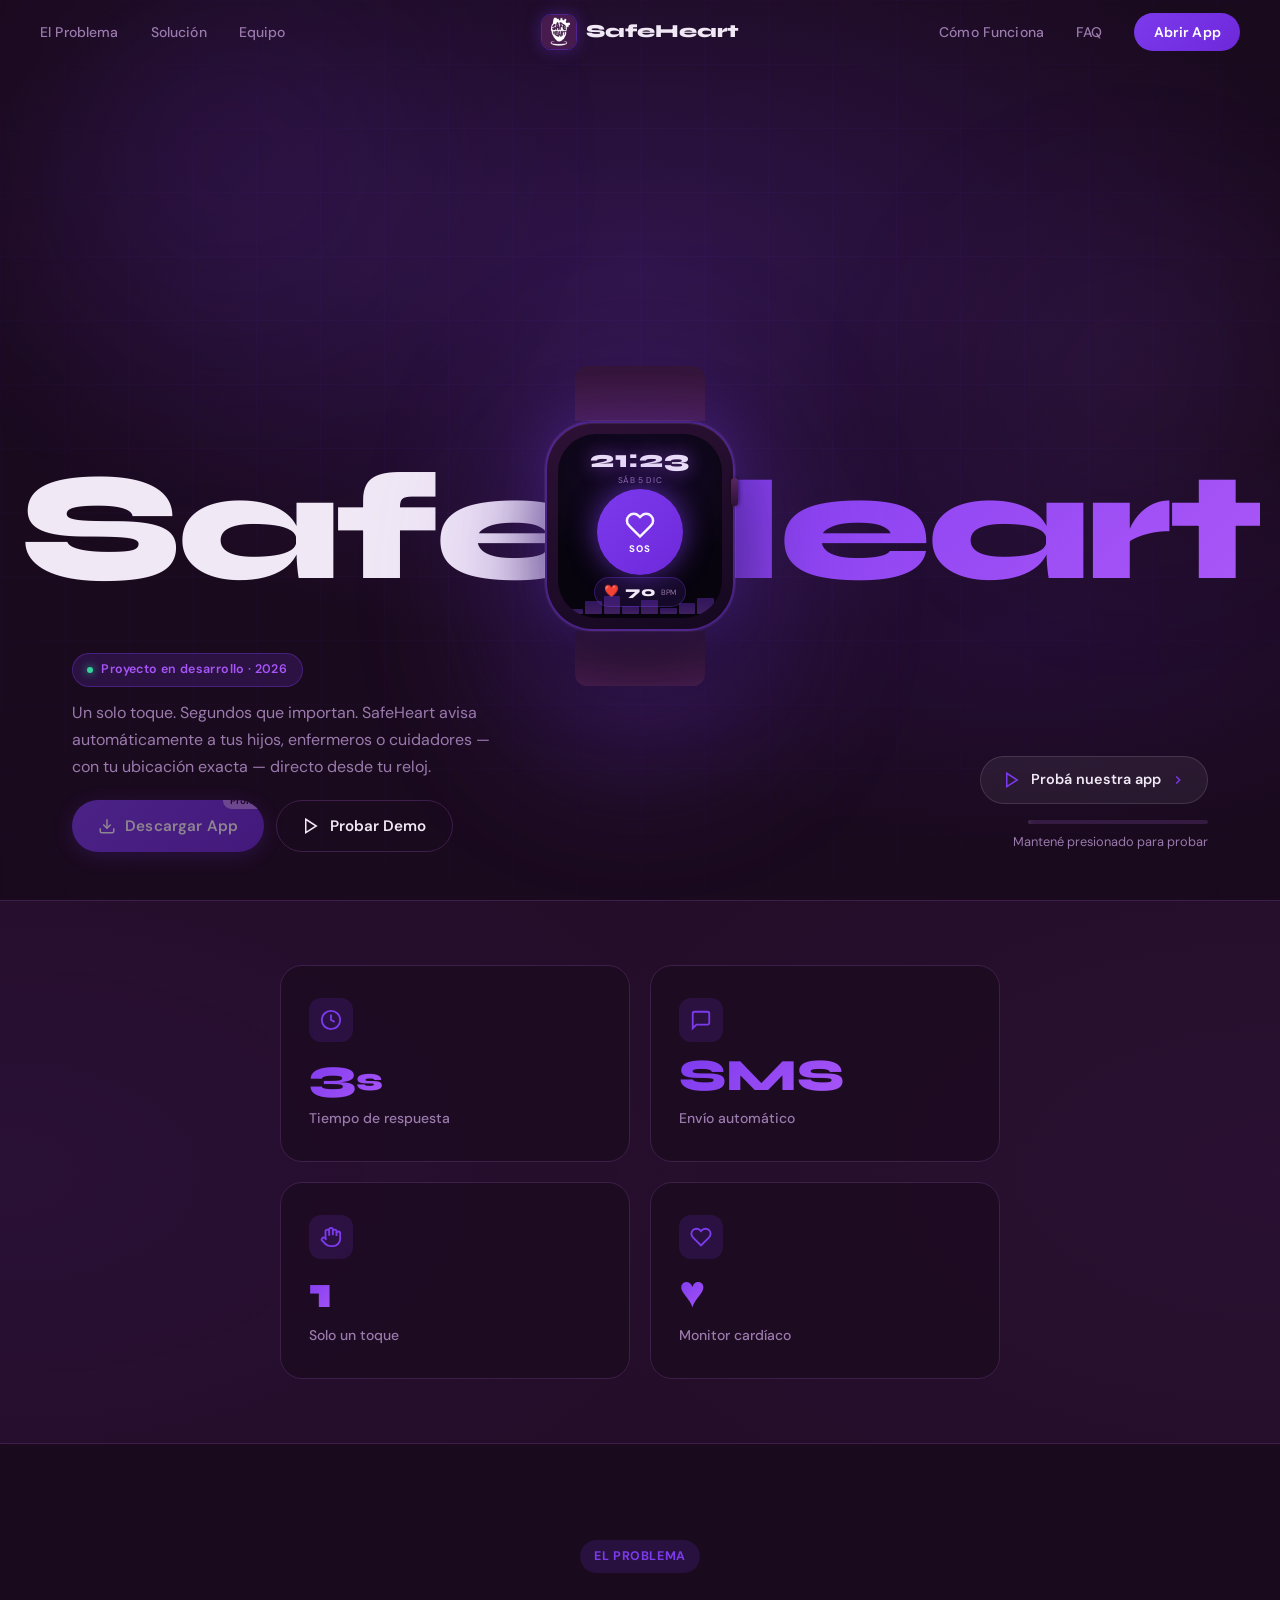
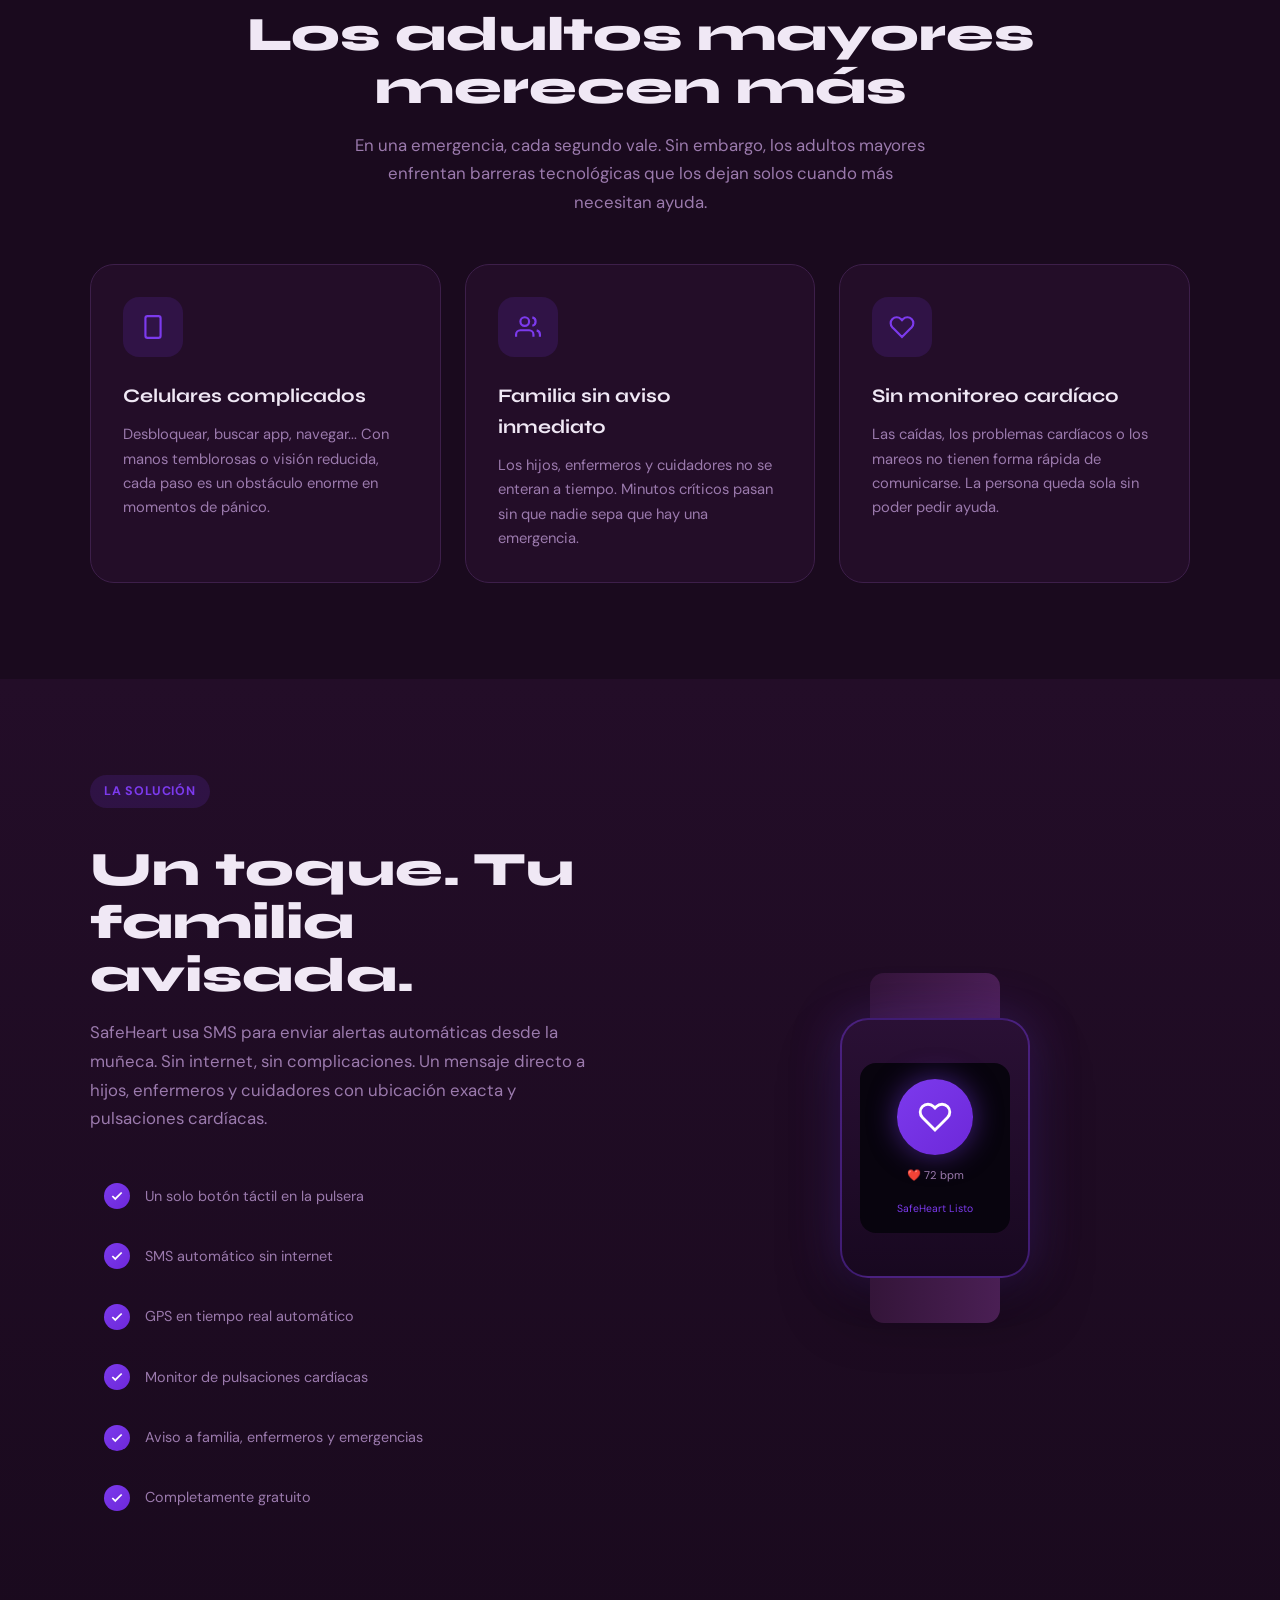
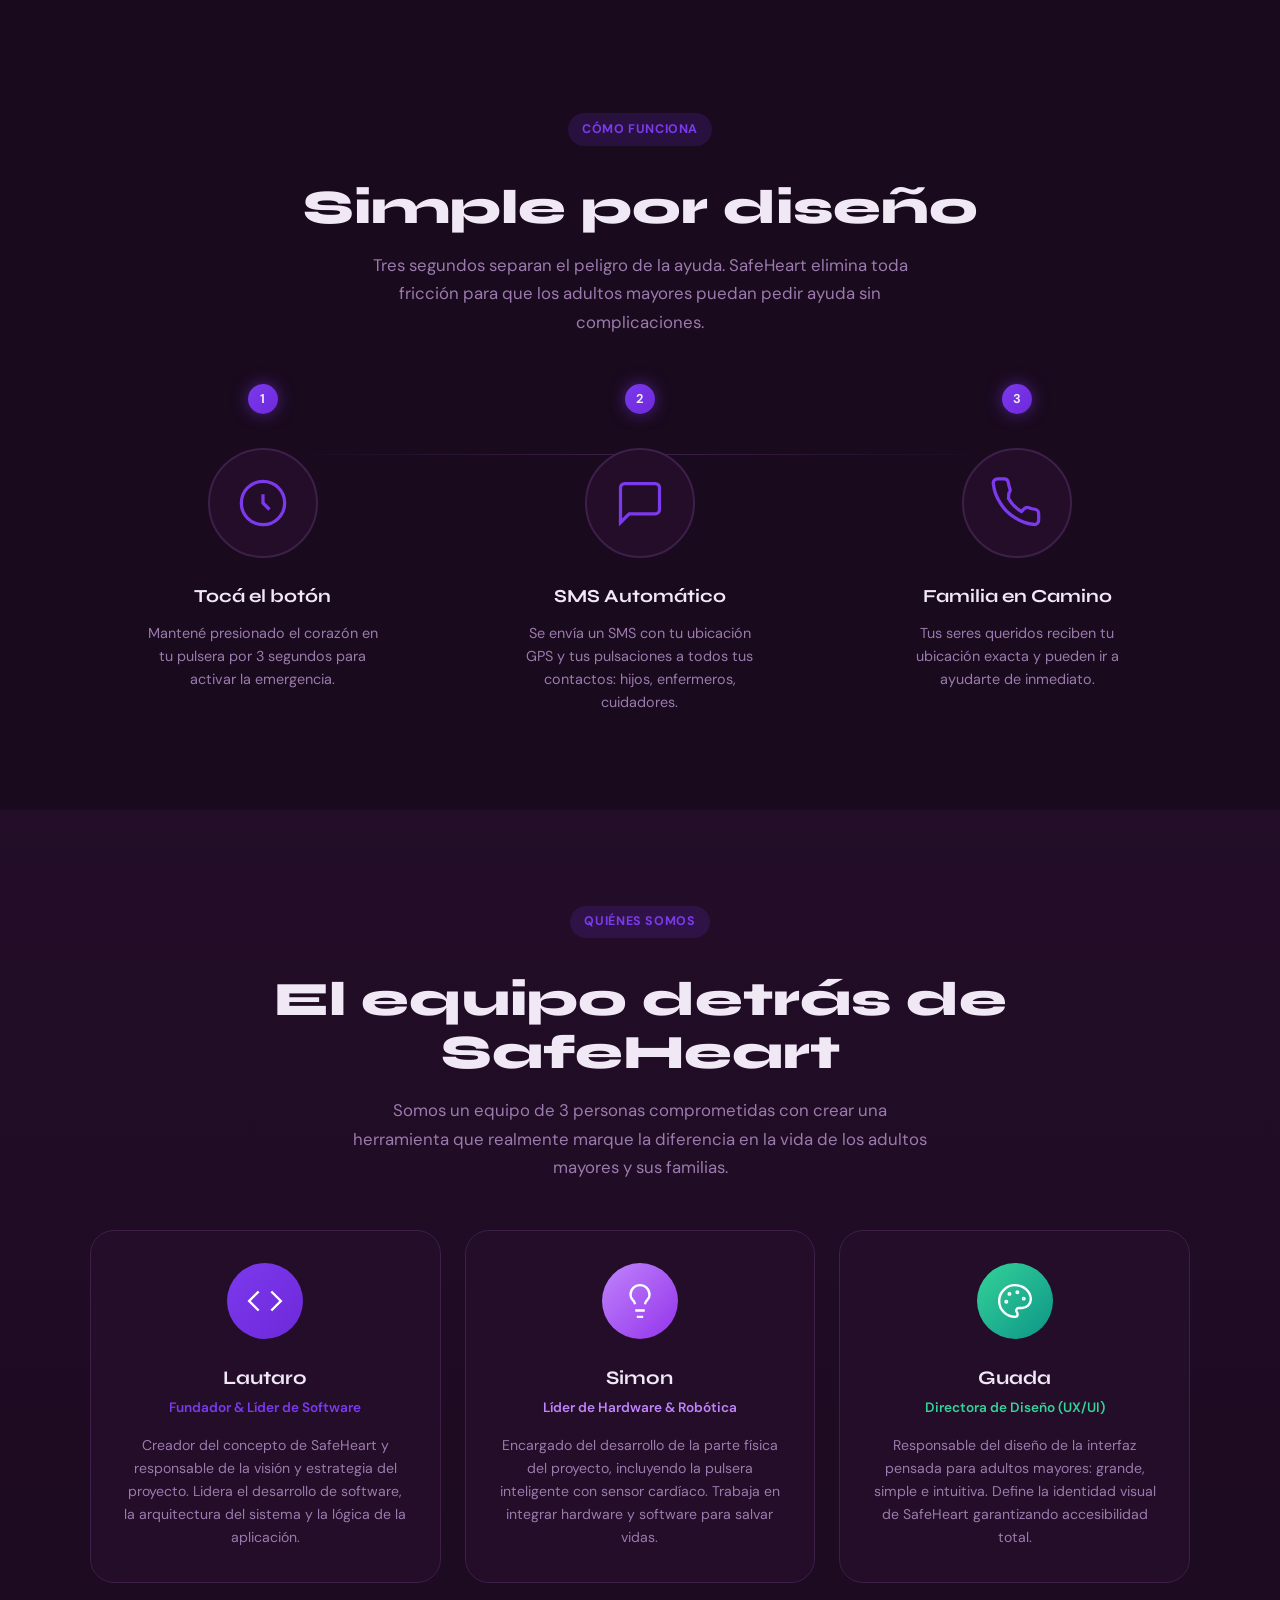
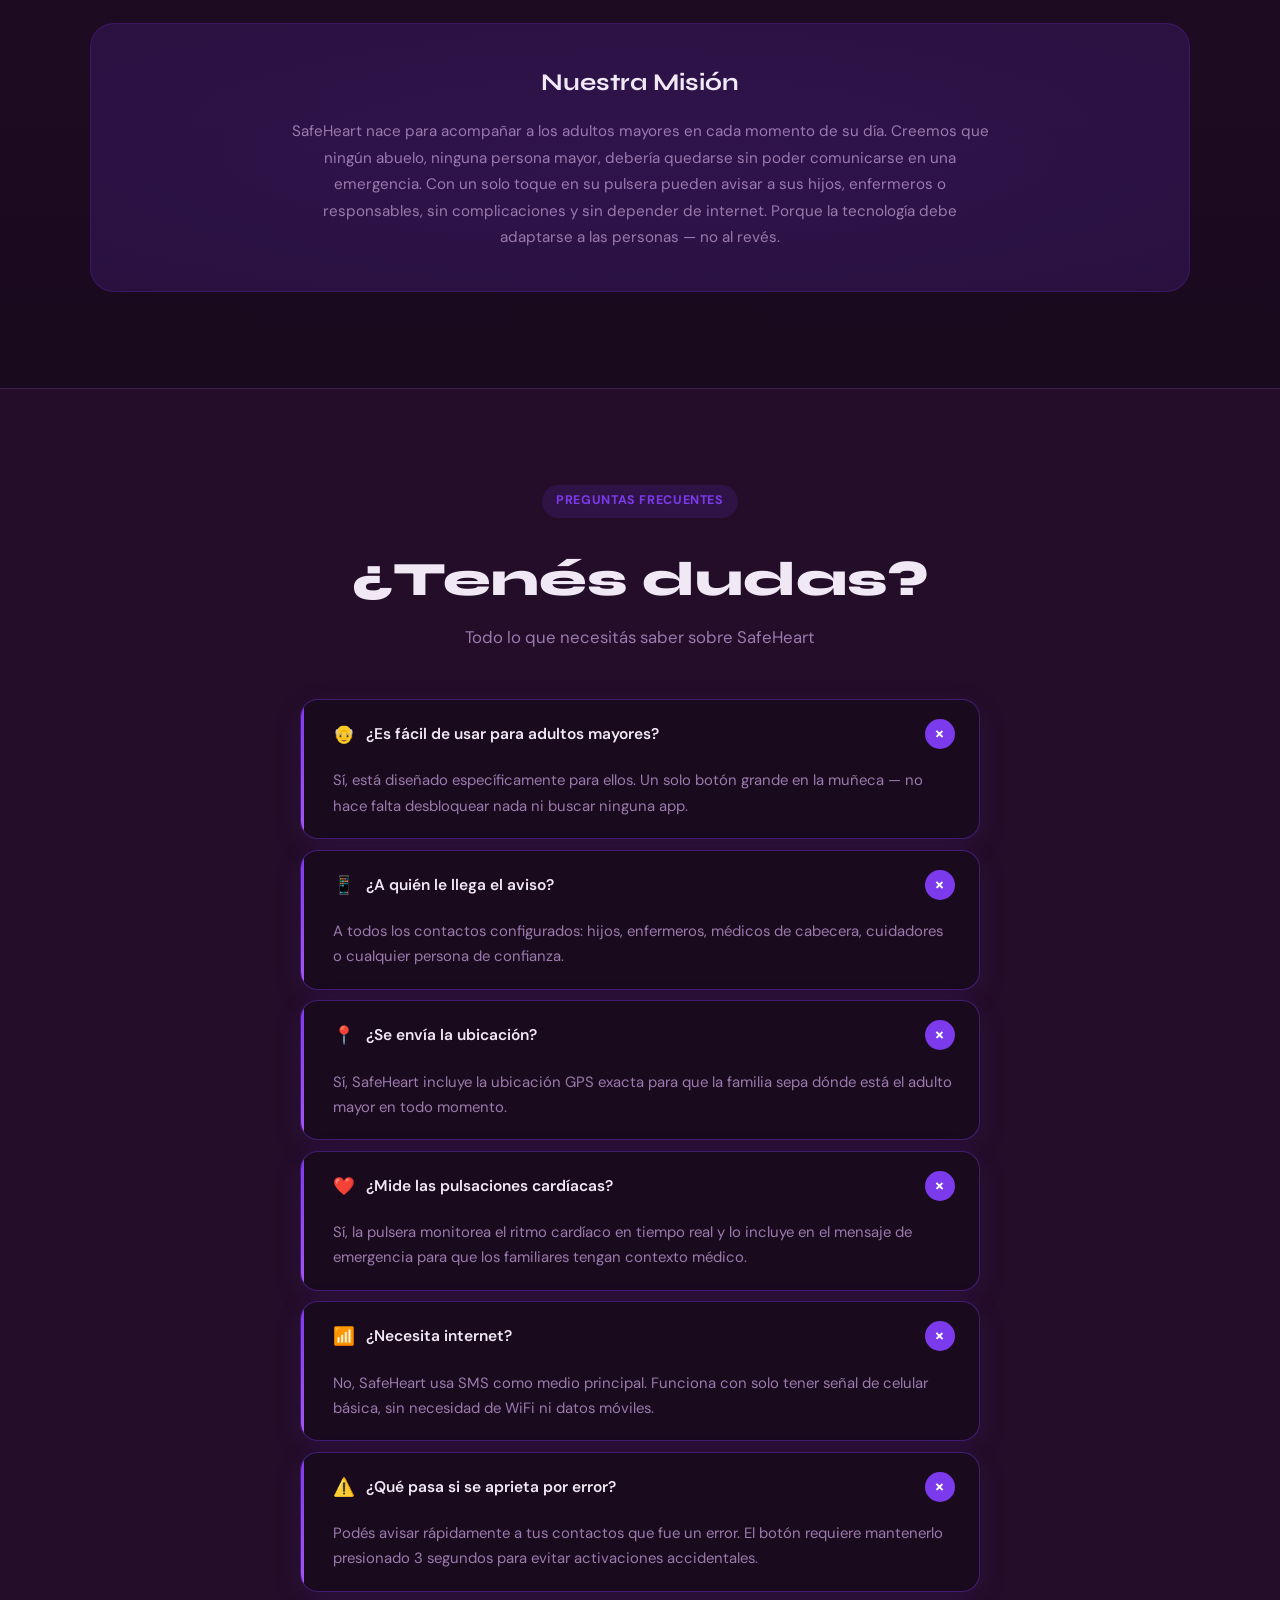
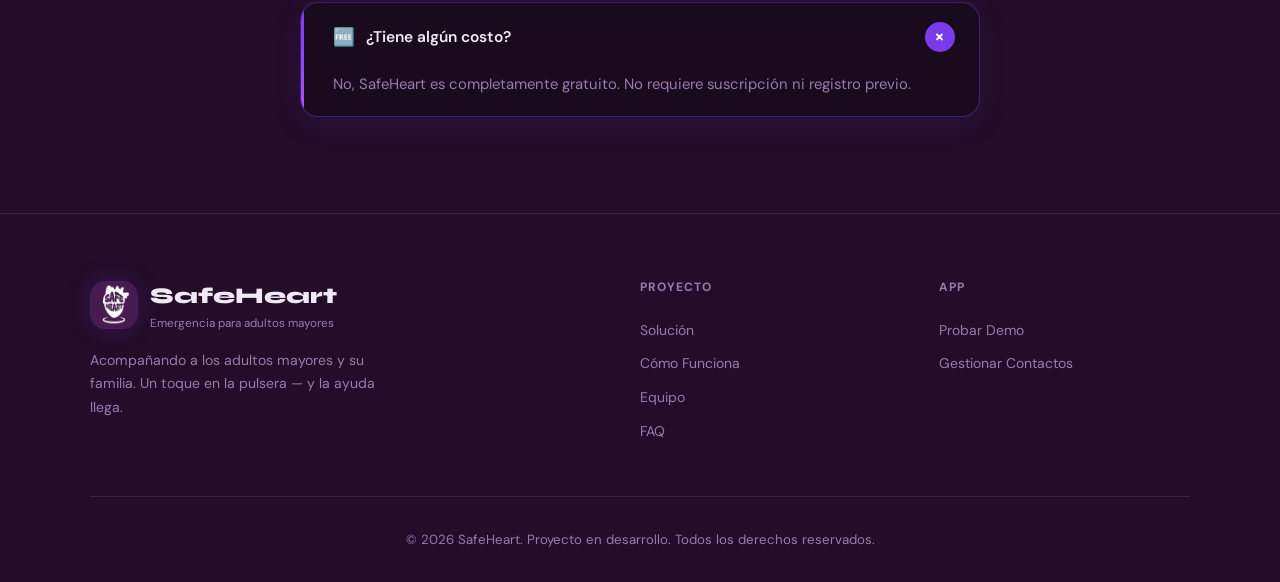
==== commit 4ec048ba: "Actualización de SafeHeart" ====
--- a/index.html
+++ b/index.html
@@ -3,588 +3,591 @@
 <head>
   <meta charset="UTF-8">
   <meta name="viewport" content="width=device-width, initial-scale=1.0">
-  <title>SafeClick - Emergencia en tu bolsillo</title>
+  <title>SafeHeart — Emergencia para Adultos Mayores</title>
+  <link rel="shortcut icon" href="img/logo nuevo safeheart.jpeg" type="image/x-icon">
   <link rel="preconnect" href="https://fonts.googleapis.com">
-  <link href="https://fonts.googleapis.com/css2?family=Syne:wght@700;800&family=DM+Sans:wght@400;500;600&display=swap" rel="stylesheet">
-  <link rel="stylesheet" href="styles.css">
-  <style>
-    :root {
-      --font-display: 'Syne', sans-serif;
-      --font-body: 'DM Sans', system-ui, sans-serif;
-    }
-    body { font-family: var(--font-body); }
-    h1, h2, h3, .logo span, .section-title { font-family: var(--font-display); }
-
-    /* === LOGO IMAGE === */
-    .logo-img-wrap {
-      width: 44px; height: 44px; border-radius: 14px;
-      overflow: hidden; border: 2px solid rgba(225,29,72,0.4);
-      box-shadow: 0 0 20px rgba(225,29,72,0.3);
-    }
-    .logo-img-wrap.small { width: 34px; height: 34px; border-radius: 10px; }
-    .logo-img-wrap img { width: 100%; height: 100%; object-fit: cover; }
-
-    /* === HERO LOGO FEATURE === */
-    .hero-logo-feature {
-      display: flex; align-items: center; gap: 1.5rem;
-      margin-bottom: 2rem;
-    }
-    .hero-logo-big {
-      width: 90px; height: 90px; border-radius: 24px;
-      overflow: hidden; border: 3px solid rgba(225,29,72,0.5);
-      box-shadow: 0 0 60px rgba(225,29,72,0.4), 0 0 120px rgba(225,29,72,0.15);
-      flex-shrink: 0;
-    }
-    .hero-logo-big img { width: 100%; height: 100%; object-fit: cover; }
-    .hero-logo-text h1 { margin-bottom: 0; line-height: 1; }
-
-    /* === TICKER BAND === */
-    .ticker-band {
-      background: var(--primary); overflow: hidden; padding: 0.6rem 0;
-      white-space: nowrap; position: relative;
-    }
-    .ticker-inner {
-      display: inline-flex; gap: 0; animation: ticker 18s linear infinite;
-    }
-    .ticker-item {
-      display: inline-flex; align-items: center; gap: 1rem;
-      padding: 0 2rem; font-size: 0.85rem; font-weight: 700;
-      color: white; letter-spacing: 0.05em; text-transform: uppercase;
-    }
-    .ticker-dot { width: 6px; height: 6px; background: rgba(255,255,255,0.6); border-radius: 50%; }
-    @keyframes ticker { from { transform: translateX(0); } to { transform: translateX(-50%); } }
-
-    /* === TRUST BAR === */
-    .trust-bar {
-      display: flex; align-items: center; gap: 2rem; margin-top: 2rem;
-      flex-wrap: wrap;
-    }
-    .trust-item {
-      display: flex; align-items: center; gap: 0.5rem;
-      font-size: 0.85rem; color: var(--fg-muted);
-    }
-    .trust-item svg { color: var(--green); }
-
-    /* === PHONE LOGO WATERMARK === */
-    .phone-top-logo {
-      position: absolute; top: 2.5rem; left: 50%; transform: translateX(-50%);
-      display: flex; flex-direction: column; align-items: center; gap: 0.4rem;
-      z-index: 2;
-    }
-    .phone-logo-mini {
-      width: 36px; height: 36px; border-radius: 10px;
-      overflow: hidden; border: 1.5px solid rgba(225,29,72,0.5);
-    }
-    .phone-logo-mini img { width: 100%; height: 100%; object-fit: cover; }
-    .phone-app-label { font-size: 0.6rem; font-weight: 700; color: var(--fg-muted); letter-spacing: 0.1em; text-transform: uppercase; }
-
-    /* === COUNTDOWN TIMER SECTION === */
-    .countdown-section {
-      background: linear-gradient(135deg, rgba(225,29,72,0.08), transparent);
-      border: 1px solid var(--border); border-radius: 24px;
-      padding: 2.5rem; margin: 2rem 0; text-align: center;
-    }
-    .countdown-label { font-size: 0.85rem; color: var(--fg-muted); text-transform: uppercase; letter-spacing: 0.1em; margin-bottom: 1rem; }
-    .countdown-display {
-      display: flex; justify-content: center; gap: 1rem; flex-wrap: wrap;
-    }
-    .cd-unit {
-      display: flex; flex-direction: column; align-items: center;
-      background: var(--bg-card); border: 1px solid var(--border);
-      border-radius: 16px; padding: 1rem 1.5rem; min-width: 70px;
-    }
-    .cd-num { font-family: var(--font-display); font-size: 2.5rem; font-weight: 800; color: var(--primary); line-height: 1; }
-    .cd-lbl { font-size: 0.7rem; color: var(--fg-muted); text-transform: uppercase; letter-spacing: 0.08em; margin-top: 0.25rem; }
-
-    /* === FAQ SECTION === */
-    .faq-section { padding: 5rem 1.5rem; background: var(--bg-card); border-top: 1px solid var(--border); }
-    .faq-list { max-width: 700px; margin: 3rem auto 0; display: flex; flex-direction: column; gap: 0.75rem; }
-    .faq-item { background: var(--bg); border: 1px solid var(--border); border-radius: 16px; overflow: hidden; }
-    .faq-question {
-      width: 100%; padding: 1.25rem 1.5rem; text-align: left;
-      background: none; color: var(--fg); font-size: 1rem; font-weight: 600;
-      display: flex; justify-content: space-between; align-items: center;
-      cursor: pointer; transition: background 0.2s;
-    }
-    .faq-question:hover { background: rgba(255,255,255,0.03); }
-    .faq-question svg { transition: transform 0.3s; flex-shrink: 0; color: var(--primary); }
-    .faq-item.open .faq-question svg { transform: rotate(45deg); }
-    .faq-answer { max-height: 0; overflow: hidden; transition: max-height 0.4s ease, padding 0.3s; }
-    .faq-item.open .faq-answer { max-height: 200px; }
-    .faq-answer p { padding: 0 1.5rem 1.25rem; color: var(--fg-muted); font-size: 0.95rem; line-height: 1.7; }
-
-    /* === IMPROVED FOOTER LOGO === */
-    .footer-logo-wrap {
-      display: flex; align-items: center; gap: 1rem; margin-bottom: 1rem;
-    }
-    .footer-logo-img {
-      width: 52px; height: 52px; border-radius: 14px;
-      overflow: hidden; border: 2px solid rgba(225,29,72,0.3);
-      box-shadow: 0 0 30px rgba(225,29,72,0.2);
-    }
-    .footer-logo-img img { width: 100%; height: 100%; object-fit: cover; }
-    .footer-logo-text { display: flex; flex-direction: column; }
-    .footer-logo-text .brand { font-family: var(--font-display); font-size: 1.5rem; font-weight: 800; }
-    .footer-logo-text .tagline { font-size: 0.75rem; color: var(--fg-muted); }
-
-    /* === HOVER GLOW ON CARDS === */
-    .card { position: relative; overflow: hidden; }
-    .card::before {
-      content: '';
-      position: absolute; top: 0; left: 0; right: 0;
-      height: 2px; background: linear-gradient(90deg, transparent, var(--primary), transparent);
-      opacity: 0; transition: opacity 0.3s;
-    }
-    .card:hover::before { opacity: 1; }
-
-    /* === WAVE DIVIDER === */
-    .wave-divider { overflow: hidden; line-height: 0; }
-    .wave-divider svg { display: block; }
+  <link href="https://fonts.googleapis.com/css2?family=Syne:wght@400;700;800&family=DM+Sans:ital,wght@0,300;0,400;0,500;0,600;1,400&display=swap" rel="stylesheet">
+  <link rel="stylesheet" href="estilos.css">
   </style>
 </head>
 <body>
 
-  <!-- TICKER BAND -->
-  <div class="ticker-band">
-    <div class="ticker-inner">
-      <span class="ticker-item">SafeClick <span class="ticker-dot"></span></span>
-      <span class="ticker-item">SMS Automático <span class="ticker-dot"></span></span>
-      <span class="ticker-item">GPS en tiempo real <span class="ticker-dot"></span></span>
-      <span class="ticker-item">Un solo botón <span class="ticker-dot"></span></span>
-      <span class="ticker-item">Emergencia en 3 segundos <span class="ticker-dot"></span></span>
-      <span class="ticker-item">Sin internet necesario <span class="ticker-dot"></span></span>
-      <span class="ticker-item">SafeClick <span class="ticker-dot"></span></span>
-      <span class="ticker-item">SMS Automático <span class="ticker-dot"></span></span>
-      <span class="ticker-item">GPS en tiempo real <span class="ticker-dot"></span></span>
-      <span class="ticker-item">Un solo botón <span class="ticker-dot"></span></span>
-      <span class="ticker-item">Emergencia en 3 segundos <span class="ticker-dot"></span></span>
-      <span class="ticker-item">Sin internet necesario <span class="ticker-dot"></span></span>
-    </div>
-  </div>
-
-  <!-- Navigation -->
-  <nav id="navbar">
-    <div class="nav-content">
-      <a href="index.html" class="logo">
-        <div class="logo-img-wrap">
-          <img src="[data-uri]" alt="SafeClick Logo">
-        </div>
-        <span>SafeClick</span>
+<div id="scroll-bar"></div>
+
+
+
+
+<nav id="navbar">
+  <div class="nav-inner">
+    <div class="nav-left">
+      <a href="#problema" class="nav-link">El Problema</a>
+      <a href="#solucion" class="nav-link">Solución</a>
+      <a href="#equipo"   class="nav-link">Equipo</a>
+    </div>
+    <div class="nav-center">
+      <a href="index.html">
+        <div class="nav-logo-img"><img src="img/logo nuevo safeheart.jpeg" alt="SafeHeart"></div>
+        SafeHeart
       </a>
-      <div class="nav-links">
-        <a href="#problema">Problema</a>
+    </div>
+    <div class="nav-right">
+      <a href="#como-funciona" class="nav-link">Cómo Funciona</a>
+      <a href="#faq" class="nav-link">FAQ</a>
+      <a href="app.html" class="btn-nav">Abrir App</a>
+    </div>
+    <button class="mobile-menu-btn" onclick="toggleMobileMenu()" aria-label="Menú">
+      <svg width="22" height="22" viewBox="0 0 24 24" fill="none" stroke="currentColor" stroke-width="2">
+        <line x1="3" y1="12" x2="21" y2="12"/>
+        <line x1="3" y1="6"  x2="21" y2="6"/>
+        <line x1="3" y1="18" x2="21" y2="18"/>
+      </svg>
+    </button>
+  </div>
+</nav>
+
+<div id="mobile-menu" class="mobile-menu">
+  <a href="#problema"      onclick="toggleMobileMenu()">El Problema</a>
+  <a href="#solucion"      onclick="toggleMobileMenu()">Solución</a>
+  <a href="#como-funciona" onclick="toggleMobileMenu()">Cómo Funciona</a>
+  <a href="#equipo"        onclick="toggleMobileMenu()">Equipo</a>
+  <a href="#faq"           onclick="toggleMobileMenu()">FAQ</a>
+  <a href="app.html"       class="btn-nav" style="width:fit-content;margin-top:.5rem">Abrir App</a>
+</div>
+
+<!-- ══ HERO ══ -->
+<section class="hero">
+  <div class="hero-bg"></div>
+  <div class="hero-grid"></div>
+  <div class="hero-blob hero-blob-1"></div>
+  <div class="hero-blob hero-blob-2"></div>
+
+  <div class="hero-stage">
+
+    <!-- TÍTULO GIGANTE + RELOJ SUPERPUESTO -->
+    <div class="hero-title-watch">
+
+      <!-- Ondas pulsantes alrededor del reloj -->
+      <div class="watch-rings">
+        <div class="watch-ring"></div>
+        <div class="watch-ring"></div>
+        <div class="watch-ring"></div>
+      </div>
+
+      <!-- Título gigante -->
+      <div class="hero-wordmark">
+        <span class="safe">Safe</span><span class="heart-word">Heart</span>
+      </div>
+
+      <!-- Reloj centrado sobre el título -->
+      <div class="hero-watch-wrap">
+        <!-- Floating cards -->
+        <div    class="float-card fc-1">
+          <div class="fc-icon purple">
+          
+          </div>
+          <div></div>
+        </div>
+        <div id="fc-sms"  
+        <div id="fc-alrt">
+
+        </div>
+
+        <!-- SMARTWATCH -->
+        <div class="smartwatch">
+          <div class="watch-band-top"></div>
+          <div class="watch-case">
+            <div class="watch-crown"></div>
+            <div class="watch-screen">
+              <div class="watch-ecg">
+                <div class="ecg-b"></div><div class="ecg-b"></div><div class="ecg-b"></div>
+                <div class="ecg-b"></div><div class="ecg-b"></div><div class="ecg-b"></div>
+                <div class="ecg-b"></div><div class="ecg-b"></div>
+              </div>
+              <div style="text-align:center">
+                <div class="watch-time" id="watch-time">10:42</div>
+                <div class="watch-date" id="watch-date">Lun 12 May</div>
+              </div>
+              <button id="emergency-btn" class="watch-sos-btn"
+                onmousedown="startHold()" onmouseup="cancelHold()"
+                onmouseleave="cancelHold()" ontouchstart="startHold(event)" ontouchend="cancelHold()">
+                <svg width="30" height="30" viewBox="0 0 24 24" fill="none" stroke="white" stroke-width="2">
+                  <path d="M20.84 4.61a5.5 5.5 0 0 0-7.78 0L12 5.67l-1.06-1.06a5.5 5.5 0 0 0-7.78 7.78l1.06 1.06L12 21.23l7.78-7.78 1.06-1.06a5.5 5.5 0 0 0 0-7.78z"/>
+                </svg>
+                <span class="watch-sos-label">SOS</span>
+              </button>
+              <div class="watch-bpm">
+                <span class="bpm-heart">❤️</span>
+                <span class="bpm-value" id="bpm-value">72</span>
+                <span class="bpm-label">bpm</span>
+              </div>
+            </div>
+          </div>
+          <div class="watch-band-bottom"></div>
+        </div>
+      </div>
+    </div>
+
+    <!-- TEXTO + CTA debajo del título -->
+    <div class="hero-body">
+      <div class="hero-left">
+        <div class="hero-badge">
+          <span class="badge-dot-live"></span>
+          Proyecto en desarrollo · 2026
+        </div>
+        <p class="hero-desc">Un solo toque. Segundos que importan. SafeHeart avisa automáticamente a tus hijos, enfermeros o cuidadores — con tu ubicación exacta — directo desde tu reloj.</p>
+       
+        <div class="hero-cta">
+          <button class="btn-primary disabled" disabled>
+            <svg width="18" height="18" viewBox="0 0 24 24" fill="none" stroke="currentColor" stroke-width="2"><path d="M21 15v4a2 2 0 0 1-2 2H5a2 2 0 0 1-2-2v-4"/><polyline points="7 10 12 15 17 10"/><line x1="12" y1="15" x2="12" y2="3"/></svg>
+            Descargar App
+            <span class="badge-soon">Pronto</span>
+          </button>
+          <a href="app.html" class="btn-secondary">
+            <svg width="18" height="18" viewBox="0 0 24 24" fill="none" stroke="currentColor" stroke-width="2"><polygon points="5 3 19 12 5 21 5 3"/></svg>
+            Probar Demo
+          </a>
+        </div>
+      </div>
+
+      <div class="hero-right">
+        <a href="app.html" class="hero-app-cta">
+          <svg width="18" height="18" viewBox="0 0 24 24" fill="none" stroke="currentColor" stroke-width="2"><polygon points="5 3 19 12 5 21 5 3"/></svg>
+          Probá nuestra app
+          <svg width="14" height="14" viewBox="0 0 24 24" fill="none" stroke="currentColor" stroke-width="2.5"><polyline points="9 18 15 12 9 6"/></svg>
+        </a>
+        <div class="watch-status-area">
+          <div class="progress-outer"><div class="progress-inner" id="progress"></div></div>
+          <p class="status-label" id="status-subtitle">Mantené presionado para probar</p>
+        </div>
+      </div>
+    </div>
+
+  </div><!-- /hero-stage -->
+</section>
+
+<!-- ══ STATS ══ -->
+<section class="stats">
+  <div class="stats-grid">
+    <div class="stat-card reveal d1">
+      <div class="stat-icon-wrap">
+        <svg width="22" height="22" viewBox="0 0 24 24" fill="none" stroke="currentColor" stroke-width="2"><circle cx="12" cy="12" r="10"/><polyline points="12 6 12 12 16 14"/></svg>
+      </div>
+      <div class="stat-num" data-target="3" data-suffix="s">3<span>s</span></div>
+      <div class="stat-desc">Tiempo de respuesta</div>
+    </div>
+    <div class="stat-card reveal d2">
+      <div class="stat-icon-wrap">
+        <svg width="22" height="22" viewBox="0 0 24 24" fill="none" stroke="currentColor" stroke-width="2"><path d="M21 15a2 2 0 0 1-2 2H7l-4 4V5a2 2 0 0 1 2-2h14a2 2 0 0 1 2 2z"/></svg>
+      </div>
+      <div class="stat-num">SMS</div>
+      <div class="stat-desc">Envío automático</div>
+    </div>
+    <div class="stat-card reveal d3">
+      <div class="stat-icon-wrap">
+        <svg width="22" height="22" viewBox="0 0 24 24" fill="none" stroke="currentColor" stroke-width="2"><path d="M18 11V6a2 2 0 0 0-2-2 2 2 0 0 0-2 2v0M14 10V4a2 2 0 0 0-2-2 2 2 0 0 0-2 2v2M10 10.5V6a2 2 0 0 0-2-2 2 2 0 0 0-2 2v8"/><path d="M18 8a2 2 0 1 1 4 0v6a8 8 0 0 1-8 8h-2c-2.8 0-4.5-.86-5.99-2.34l-3.6-3.6a2 2 0 0 1 2.83-2.82L7 15"/></svg>
+      </div>
+      <div class="stat-num" data-target="1">1</div>
+      <div class="stat-desc">Solo un toque</div>
+    </div>
+    <div class="stat-card reveal d4">
+      <div class="stat-icon-wrap">
+        <svg width="22" height="22" viewBox="0 0 24 24" fill="none" stroke="currentColor" stroke-width="2"><path d="M20.84 4.61a5.5 5.5 0 0 0-7.78 0L12 5.67l-1.06-1.06a5.5 5.5 0 0 0-7.78 7.78l1.06 1.06L12 21.23l7.78-7.78 1.06-1.06a5.5 5.5 0 0 0 0-7.78z"/></svg>
+      </div>
+      <div class="stat-num">♥</div>
+      <div class="stat-desc">Monitor cardíaco</div>
+    </div>
+  </div>
+</section>
+
+<!-- ══ PROBLEMA ══ -->
+<section id="problema" class="section">
+  <div class="container">
+    <div style="text-align:center; margin-bottom:1rem">
+      <span class="sec-badge reveal">El Problema</span>
+    </div>
+    <h2 class="sec-title reveal">Los adultos mayores merecen más</h2>
+    <p class="sec-sub reveal">En una emergencia, cada segundo vale. Sin embargo, los adultos mayores enfrentan barreras tecnológicas que los dejan solos cuando más necesitan ayuda.</p>
+    <div class="cards-grid">
+      <div class="card reveal-s d1">
+        <div class="card-icon-box">
+          <svg width="26" height="26" viewBox="0 0 24 24" fill="none" stroke="currentColor" stroke-width="2"><rect x="5" y="2" width="14" height="20" rx="2"/><line x1="12" y1="18" x2="12.01" y2="18"/></svg>
+        </div>
+        <h3>Celulares complicados</h3>
+        <p>Desbloquear, buscar app, navegar... Con manos temblorosas o visión reducida, cada paso es un obstáculo enorme en momentos de pánico.</p>
+      </div>
+      <div class="card reveal-s d2">
+        <div class="card-icon-box">
+          <svg width="26" height="26" viewBox="0 0 24 24" fill="none" stroke="currentColor" stroke-width="2"><path d="M17 21v-2a4 4 0 0 0-4-4H5a4 4 0 0 0-4 4v2"/><circle cx="9" cy="7" r="4"/><path d="M23 21v-2a4 4 0 0 0-3-3.87M16 3.13a4 4 0 0 1 0 7.75"/></svg>
+        </div>
+        <h3>Familia sin aviso inmediato</h3>
+        <p>Los hijos, enfermeros y cuidadores no se enteran a tiempo. Minutos críticos pasan sin que nadie sepa que hay una emergencia.</p>
+      </div>
+      <div class="card reveal-s d3">
+        <div class="card-icon-box">
+          <svg width="26" height="26" viewBox="0 0 24 24" fill="none" stroke="currentColor" stroke-width="2"><path d="M20.84 4.61a5.5 5.5 0 0 0-7.78 0L12 5.67l-1.06-1.06a5.5 5.5 0 0 0-7.78 7.78l1.06 1.06L12 21.23l7.78-7.78 1.06-1.06a5.5 5.5 0 0 0 0-7.78z"/></svg>
+        </div>
+        <h3>Sin monitoreo cardíaco</h3>
+        <p>Las caídas, los problemas cardíacos o los mareos no tienen forma rápida de comunicarse. La persona queda sola sin poder pedir ayuda.</p>
+      </div>
+    </div>
+  </div>
+</section>
+
+<!-- ══ SOLUCIÓN ══ -->
+<section id="solucion" class="section section-alt">
+  <div class="container">
+    <div class="solution-grid">
+      <div class="reveal-l">
+        <span class="sec-badge">La Solución</span>
+        <h2 class="sec-title left" style="margin-top:1rem">Un toque. Tu familia avisada.</h2>
+        <p class="sec-sub left">SafeHeart usa SMS para enviar alertas automáticas desde la muñeca. Sin internet, sin complicaciones. Un mensaje directo a hijos, enfermeros y cuidadores con ubicación exacta y pulsaciones cardíacas.</p>
+        <div class="features-list">
+          <div class="feature"><div class="check-icon"><svg width="14" height="14" viewBox="0 0 24 24" fill="none" stroke="white" stroke-width="3"><polyline points="20 6 9 17 4 12"/></svg></div><span>Un solo botón táctil en la pulsera</span></div>
+          <div class="feature"><div class="check-icon"><svg width="14" height="14" viewBox="0 0 24 24" fill="none" stroke="white" stroke-width="3"><polyline points="20 6 9 17 4 12"/></svg></div><span>SMS automático sin internet</span></div>
+          <div class="feature"><div class="check-icon"><svg width="14" height="14" viewBox="0 0 24 24" fill="none" stroke="white" stroke-width="3"><polyline points="20 6 9 17 4 12"/></svg></div><span>GPS en tiempo real automático</span></div>
+          <div class="feature"><div class="check-icon"><svg width="14" height="14" viewBox="0 0 24 24" fill="none" stroke="white" stroke-width="3"><polyline points="20 6 9 17 4 12"/></svg></div><span>Monitor de pulsaciones cardíacas</span></div>
+          <div class="feature"><div class="check-icon"><svg width="14" height="14" viewBox="0 0 24 24" fill="none" stroke="white" stroke-width="3"><polyline points="20 6 9 17 4 12"/></svg></div><span>Aviso a familia, enfermeros y emergencias</span></div>
+          <div class="feature"><div class="check-icon"><svg width="14" height="14" viewBox="0 0 24 24" fill="none" stroke="white" stroke-width="3"><polyline points="20 6 9 17 4 12"/></svg></div><span>Completamente gratuito</span></div>
+        </div>
+      </div>
+      <div style="display:flex;justify-content:center" class="reveal-r">
+        <div class="bracelet">
+          <div class="strap top"></div>
+          <div class="bracelet-body">
+            <div class="bracelet-screen">
+              <div class="mini-btn">
+                <svg width="34" height="34" viewBox="0 0 24 24" fill="none" stroke="white" stroke-width="2"><path d="M20.84 4.61a5.5 5.5 0 0 0-7.78 0L12 5.67l-1.06-1.06a5.5 5.5 0 0 0-7.78 7.78l1.06 1.06L12 21.23l7.78-7.78 1.06-1.06a5.5 5.5 0 0 0 0-7.78z"/></svg>
+              </div>
+              <p>❤️ 72 bpm</p>
+              <p style="font-size:.65rem;color:var(--primary);margin-top:4px">SafeHeart Listo</p>
+            </div>
+          </div>
+          <div class="strap bottom"></div>
+        </div>
+      </div>
+    </div>
+  </div>
+</section>
+
+<!-- ══ CÓMO FUNCIONA ══ -->
+<section id="como-funciona" class="section">
+  <div class="container">
+    <div style="text-align:center;margin-bottom:1rem">
+      <span class="sec-badge reveal">Cómo Funciona</span>
+    </div>
+    <h2 class="sec-title reveal">Simple por diseño</h2>
+    <p class="sec-sub reveal">Tres segundos separan el peligro de la ayuda. SafeHeart elimina toda fricción para que los adultos mayores puedan pedir ayuda sin complicaciones.</p>
+    <div style="position:relative">
+      <div class="steps-line"></div>
+      <div class="steps-grid">
+        <div class="step reveal-s d1">
+          <span class="step-num">1</span>
+          <div class="step-icon">
+            <svg width="52" height="52" viewBox="0 0 24 24" fill="none" stroke="currentColor" stroke-width="1.5"><circle cx="12" cy="12" r="10"/><path d="M12 8v4l3 3"/></svg>
+          </div>
+          <h3>Tocá el botón</h3>
+          <p>Mantené presionado el corazón en tu pulsera por 3 segundos para activar la emergencia.</p>
+        </div>
+        <div class="step reveal-s d2">
+          <span class="step-num">2</span>
+          <div class="step-icon">
+            <svg width="52" height="52" viewBox="0 0 24 24" fill="none" stroke="currentColor" stroke-width="1.5"><path d="M21 15a2 2 0 0 1-2 2H7l-4 4V5a2 2 0 0 1 2-2h14a2 2 0 0 1 2 2z"/></svg>
+          </div>
+          <h3>SMS Automático</h3>
+          <p>Se envía un SMS con tu ubicación GPS y tus pulsaciones a todos tus contactos: hijos, enfermeros, cuidadores.</p>
+        </div>
+        <div class="step reveal-s d3">
+          <span class="step-num">3</span>
+          <div class="step-icon">
+            <svg width="52" height="52" viewBox="0 0 24 24" fill="none" stroke="currentColor" stroke-width="1.5"><path d="M22 16.92v3a2 2 0 0 1-2.18 2 19.79 19.79 0 0 1-8.63-3.07A19.5 19.5 0 0 1 4.11 11.7 19.79 19.79 0 0 1 1.04 2.9A2 2 0 0 1 3 .82h3a2 2 0 0 1 2 1.72 12.84 12.84 0 0 0 .7 2.81 2 2 0 0 1-.45 2.11L8.09 9.91a16 16 0 0 0 6 6l1.27-1.27a2 2 0 0 1 2.11-.45 12.84 12.84 0 0 0 2.81.7A2 2 0 0 1 22 16.92z"/></svg>
+          </div>
+          <h3>Familia en Camino</h3>
+          <p>Tus seres queridos reciben tu ubicación exacta y pueden ir a ayudarte de inmediato.</p>
+        </div>
+      </div>
+    </div>
+  </div>
+</section>
+
+<!-- ══ EQUIPO ══ -->
+<section id="equipo" class="section section-alt">
+  <div class="container">
+    <div style="text-align:center;margin-bottom:1rem">
+      <span class="sec-badge reveal">Quiénes Somos</span>
+    </div>
+    <h2 class="sec-title reveal">El equipo detrás de SafeHeart</h2>
+    <p class="sec-sub reveal">Somos un equipo de 3 personas comprometidas con crear una herramienta que realmente marque la diferencia en la vida de los adultos mayores y sus familias.</p>
+    <div class="team-grid">
+      <div class="team-card reveal-s d1">
+        <div class="team-avatar red"><svg width="38" height="38" viewBox="0 0 24 24" fill="none" stroke="white" stroke-width="1.5"><polyline points="16 18 22 12 16 6"/><polyline points="8 6 2 12 8 18"/></svg></div>
+        <h3>Lautaro</h3>
+        <p class="team-role red">Fundador & Líder de Software</p>
+        <p class="team-desc">Creador del concepto de SafeHeart y responsable de la visión y estrategia del proyecto. Lidera el desarrollo de software, la arquitectura del sistema y la lógica de la aplicación.</p>
+      </div>
+      <div class="team-card reveal-s d2">
+        <div class="team-avatar gold"><svg width="38" height="38" viewBox="0 0 24 24" fill="none" stroke="white" stroke-width="1.5"><line x1="9" y1="18" x2="15" y2="18"/><line x1="10" y1="22" x2="14" y2="22"/><path d="M15.09 14c.18-.98.65-1.74 1.41-2.5A4.65 4.65 0 0 0 18 8 6 6 0 0 0 6 8c0 1 .23 2.23 1.5 3.5A4.61 4.61 0 0 1 8.91 14"/></svg></div>
+        <h3>Simon</h3>
+        <p class="team-role gold">Líder de Hardware & Robótica</p>
+        <p class="team-desc">Encargado del desarrollo de la parte física del proyecto, incluyendo la pulsera inteligente con sensor cardíaco. Trabaja en integrar hardware y software para salvar vidas.</p>
+      </div>
+      <div class="team-card reveal-s d3">
+        <div class="team-avatar green"><svg width="38" height="38" viewBox="0 0 24 24" fill="none" stroke="white" stroke-width="1.5"><circle cx="13.5" cy="6.5" r=".5"/><circle cx="17.5" cy="10.5" r=".5"/><circle cx="8.5" cy="7.5" r=".5"/><circle cx="6.5" cy="12.5" r=".5"/><path d="M12 2C6.5 2 2 6.5 2 12s4.5 10 10 10c.926 0 1.648-.746 1.648-1.688 0-.437-.18-.835-.437-1.125-.29-.289-.438-.652-.438-1.125a1.64 1.64 0 0 1 1.668-1.668h1.996c3.051 0 5.555-2.503 5.555-5.555C21.965 6.012 17.461 2 12 2z"/></svg></div>
+        <h3>Guada</h3>
+        <p class="team-role green">Directora de Diseño (UX/UI)</p>
+        <p class="team-desc">Responsable del diseño de la interfaz pensada para adultos mayores: grande, simple e intuitiva. Define la identidad visual de SafeHeart garantizando accesibilidad total.</p>
+      </div>
+    </div>
+    <div class="mission-box reveal">
+      <h3>Nuestra Misión</h3>
+      <p>SafeHeart nace para acompañar a los adultos mayores en cada momento de su día. Creemos que ningún abuelo, ninguna persona mayor, debería quedarse sin poder comunicarse en una emergencia. Con un solo toque en su pulsera pueden avisar a sus hijos, enfermeros o responsables, sin complicaciones y sin depender de internet. Porque la tecnología debe adaptarse a las personas — no al revés.</p>
+    </div>
+  </div>
+</section>
+
+<!-- ══ FAQ ══ -->
+<section id="faq" class="faq-section">
+  <div class="container" style="text-align:center">
+    <span class="sec-badge reveal">Preguntas Frecuentes</span>
+    <h2 class="sec-title reveal" style="margin-top:1rem">¿Tenés dudas?</h2>
+    <p class="sec-sub reveal">Todo lo que necesitás saber sobre SafeHeart</p>
+  </div>
+  <div class="faq-list">
+    <div class="faq-item reveal d1">
+      <button class="faq-question">
+        <div class="faq-left"><span class="faq-icon">👴</span>¿Es fácil de usar para adultos mayores?</div>
+        <span class="faq-toggle">+</span>
+      </button>
+      <div class="faq-answer"><p>Sí, está diseñado específicamente para ellos. Un solo botón grande en la muñeca — no hace falta desbloquear nada ni buscar ninguna app.</p></div>
+    </div>
+    <div class="faq-item reveal d2">
+      <button class="faq-question">
+        <div class="faq-left"><span class="faq-icon">📱</span>¿A quién le llega el aviso?</div>
+        <span class="faq-toggle">+</span>
+      </button>
+      <div class="faq-answer"><p>A todos los contactos configurados: hijos, enfermeros, médicos de cabecera, cuidadores o cualquier persona de confianza.</p></div>
+    </div>
+    <div class="faq-item reveal d3">
+      <button class="faq-question">
+        <div class="faq-left"><span class="faq-icon">📍</span>¿Se envía la ubicación?</div>
+        <span class="faq-toggle">+</span>
+      </button>
+      <div class="faq-answer"><p>Sí, SafeHeart incluye la ubicación GPS exacta para que la familia sepa dónde está el adulto mayor en todo momento.</p></div>
+    </div>
+    <div class="faq-item reveal d4">
+      <button class="faq-question">
+        <div class="faq-left"><span class="faq-icon">❤️</span>¿Mide las pulsaciones cardíacas?</div>
+        <span class="faq-toggle">+</span>
+      </button>
+      <div class="faq-answer"><p>Sí, la pulsera monitorea el ritmo cardíaco en tiempo real y lo incluye en el mensaje de emergencia para que los familiares tengan contexto médico.</p></div>
+    </div>
+    <div class="faq-item reveal d5">
+      <button class="faq-question">
+        <div class="faq-left"><span class="faq-icon">📶</span>¿Necesita internet?</div>
+        <span class="faq-toggle">+</span>
+      </button>
+      <div class="faq-answer"><p>No, SafeHeart usa SMS como medio principal. Funciona con solo tener señal de celular básica, sin necesidad de WiFi ni datos móviles.</p></div>
+    </div>
+    <div class="faq-item reveal d6">
+      <button class="faq-question">
+        <div class="faq-left"><span class="faq-icon">⚠️</span>¿Qué pasa si se aprieta por error?</div>
+        <span class="faq-toggle">+</span>
+      </button>
+      <div class="faq-answer"><p>Podés avisar rápidamente a tus contactos que fue un error. El botón requiere mantenerlo presionado 3 segundos para evitar activaciones accidentales.</p></div>
+    </div>
+    <div class="faq-item reveal">
+      <button class="faq-question">
+        <div class="faq-left"><span class="faq-icon">🆓</span>¿Tiene algún costo?</div>
+        <span class="faq-toggle">+</span>
+      </button>
+      <div class="faq-answer"><p>No, SafeHeart es completamente gratuito. No requiere suscripción ni registro previo.</p></div>
+    </div>
+  </div>
+</section>
+
+<!-- ══ FOOTER ══ -->
+<footer class="footer">
+  <div class="footer-inner">
+    <div class="footer-grid">
+      <div>
+        <div class="footer-logo">
+          <div class="footer-logo-img"><img src="img/logo nuevo safeheart.jpeg" alt="SafeHeart"></div>
+          <div>
+            <div class="footer-brand-name">SafeHeart</div>
+            <div class="footer-tagline">Emergencia para adultos mayores</div>
+          </div>
+        </div>
+        <p class="footer-desc">Acompañando a los adultos mayores y su familia. Un toque en la pulsera — y la ayuda llega.</p>
+      </div>
+      <div class="footer-col">
+        <h4>Proyecto</h4>
         <a href="#solucion">Solución</a>
         <a href="#como-funciona">Cómo Funciona</a>
         <a href="#equipo">Equipo</a>
         <a href="#faq">FAQ</a>
-        <a href="app.html" class="btn-nav">Abrir App</a>
-      </div>
-      <button class="mobile-menu-btn" onclick="toggleMenu()">
-        <svg width="24" height="24" viewBox="0 0 24 24" fill="none" stroke="currentColor" stroke-width="2"><line x1="3" y1="12" x2="21" y2="12"/><line x1="3" y1="6" x2="21" y2="6"/><line x1="3" y1="18" x2="21" y2="18"/></svg>
-      </button>
-    </div>
-    <div id="mobile-menu" class="mobile-menu">
-      <a href="#problema" onclick="toggleMenu()">Problema</a>
-      <a href="#solucion" onclick="toggleMenu()">Solución</a>
-      <a href="#como-funciona" onclick="toggleMenu()">Cómo Funciona</a>
-      <a href="#equipo" onclick="toggleMenu()">Equipo</a>
-      <a href="#faq" onclick="toggleMenu()">FAQ</a>
-      <a href="app.html" class="btn-nav">Abrir App</a>
-    </div>
-  </nav>
-
-  <!-- Hero Section -->
-  <section class="hero">
-    <div class="hero-bg"></div>
-    <div class="hero-container">
-      <div class="hero-content">
-        <span class="badge"><span class="badge-dot"></span><span class="badge-new">Nuevo</span> Proyecto en desarrollo</span>
-        
-        <div class="hero-logo-feature">
-          <div class="hero-logo-big">
-            <img src="[data-uri]" alt="SafeClick">
-          </div>
-          <div class="hero-logo-text">
-            <h1>Emergencia en <span class="gradient-text">tu bolsillo</span></h1>
-          </div>
-        </div>
-
-        <p>Un solo botón. Segundos que importan. SafeClick envía tu ubicación por SMS, automáticamente, a tus contactos de confianza.</p>
-        
-        <div class="trust-bar">
-          <div class="trust-item">
-            <svg width="16" height="16" viewBox="0 0 24 24" fill="none" stroke="currentColor" stroke-width="2.5"><polyline points="20 6 9 17 4 12"/></svg>
-            Sin internet
-          </div>
-          <div class="trust-item">
-            <svg width="16" height="16" viewBox="0 0 24 24" fill="none" stroke="currentColor" stroke-width="2.5"><polyline points="20 6 9 17 4 12"/></svg>
-            GPS automático
-          </div>
-          <div class="trust-item">
-            <svg width="16" height="16" viewBox="0 0 24 24" fill="none" stroke="currentColor" stroke-width="2.5"><polyline points="20 6 9 17 4 12"/></svg>
-            100% gratuito
-          </div>
-        </div>
-
-        <div class="hero-buttons" style="margin-top:1.5rem">
-          <button class="btn-primary disabled" disabled>
-            <svg width="20" height="20" viewBox="0 0 24 24" fill="none" stroke="currentColor" stroke-width="2"><path d="M21 15v4a2 2 0 0 1-2 2H5a2 2 0 0 1-2-2v-4"/><polyline points="7 10 12 15 17 10"/><line x1="12" y1="15" x2="12" y2="3"/></svg>
-            Descargar App
-            <span class="badge-soon">Pronto</span>
-          </button>
-          <a href="app.html" class="btn-secondary">
-            <svg width="20" height="20" viewBox="0 0 24 24" fill="none" stroke="currentColor" stroke-width="2"><polygon points="5 3 19 12 5 21 5 3"/></svg>
-            Probar Demo
-          </a>
-        </div>
-      </div>
-      <div class="hero-phone">
-        <div id="card-location" class="floating-card card-1">
-          <div class="card-icon red"><svg width="20" height="20" viewBox="0 0 24 24" fill="none" stroke="currentColor" stroke-width="2"><path d="M20 10c0 6-8 12-8 12s-8-6-8-12a8 8 0 0 1 16 0Z"/><circle cx="12" cy="10" r="3"/></svg></div>
-          <div><p class="card-label">Ubicación enviada</p><p class="card-value">GPS en tiempo real</p></div>
-        </div>
-        <div id="card-sms" class="floating-card card-2">
-          <div class="card-icon blue"><svg width="20" height="20" viewBox="0 0 24 24" fill="none" stroke="currentColor" stroke-width="2"><path d="M21 15a2 2 0 0 1-2 2H7l-4 4V5a2 2 0 0 1 2-2h14a2 2 0 0 1 2 2z"/></svg></div>
-          <div><p class="card-label">SMS Automático</p><p class="card-value">Enviado a todos</p></div>
-        </div>
-        <div id="card-alert" class="floating-card card-3">
-          <div class="card-icon gold"><svg width="20" height="20" viewBox="0 0 24 24" fill="none" stroke="currentColor" stroke-width="2"><path d="M18 8A6 6 0 0 0 6 8c0 7-3 9-3 9h18s-3-2-3-9"/><path d="M13.73 21a2 2 0 0 1-3.46 0"/></svg></div>
-          <div><p class="card-label">Contactos alertados</p><p class="card-value">Notificados</p></div>
-        </div>
-        <div class="phone">
-          <div class="phone-notch"></div>
-          <div class="phone-screen">
-            <div class="phone-top-logo">
-            <button id="emergency-btn" class="emergency-btn" onmousedown="startHold()" onmouseup="cancelHold()" onmouseleave="cancelHold()" ontouchstart="startHold()" ontouchend="cancelHold()">
-              <svg width="64" height="64" viewBox="0 0 24 24" fill="none" stroke="white" stroke-width="2"><path d="M20 10c0 6-8 12-8 12s-8-6-8-12a8 8 0 0 1 16 0Z"/><circle cx="12" cy="10" r="3"/></svg>
-            </button>
-            <div class="progress-container">
-              <div id="progress" class="progress-bar"></div>
-            </div>
-            <div class="status-text">
-              <p id="status-subtitle">Mantené presionado para probar</p>
-              
-            </div>
-          </div>
-        </div>
-      </div>
-    </div>
-  </section>
-
-  <!-- Stats Section -->
-  <section class="stats">
-    <div class="stats-container">
-      <div class="stat"><h2 class="stat-value">3<span>s</span></h2><p>Tiempo de respuesta</p></div>
-      <div class="stat"><h2 class="stat-value">SMS</h2><p>Envío automático</p></div>
-      <div class="stat"><h2 class="stat-value">1</h2><p>Solo un botón</p></div>
-      <div class="stat"><h2 class="stat-value">0</h2><p>Internet requerido</p></div>
-    </div>
-  </section>
-
-  <!-- Problem Section -->
-  <section id="problema" class="section">
-    <div class="container">
-      <span class="section-badge">El Problema</span>
-      <h2 class="section-title">Cuando cada segundo cuenta</h2>
-      <p class="section-subtitle">En situaciones de emergencia, la complejidad es tu enemigo. Las aplicaciones actuales fallan cuando más las necesitás.</p>
-      <div class="cards-grid">
-        <div class="card">
-          <div class="card-icon-box"><svg width="28" height="28" viewBox="0 0 24 24" fill="none" stroke="currentColor" stroke-width="2"><circle cx="12" cy="12" r="10"/><line x1="12" y1="8" x2="12" y2="12"/><line x1="12" y1="16" x2="12.01" y2="16"/></svg></div>
-          <h3>Demasiados pasos</h3>
-          <p>Desbloquear, buscar app, abrir, confirmar... En pánico, cada paso extra es un segundo perdido.</p>
-        </div>
-        <div class="card">
-          <div class="card-icon-box"><svg width="28" height="28" viewBox="0 0 24 24" fill="none" stroke="currentColor" stroke-width="2"><path d="M1 12s4-8 11-8 11 8 11 8-4 8-11 8-11-8-11-8z"/><circle cx="12" cy="12" r="3"/></svg></div>
-          <h3>Sin discreción</h3>
-          <p>Las apps convencionales requieren mirar la pantalla, alertando a posibles agresores.</p>
-        </div>
-        <div class="card">
-          <div class="card-icon-box"><svg width="28" height="28" viewBox="0 0 24 24" fill="none" stroke="currentColor" stroke-width="2"><path d="m21.73 18-8-14a2 2 0 0 0-3.48 0l-8 14A2 2 0 0 0 4 21h16a2 2 0 0 0 1.73-3Z"/><line x1="12" y1="9" x2="12" y2="13"/><line x1="12" y1="17" x2="12.01" y2="17"/></svg></div>
-          <h3>Información incompleta</h3>
-          <p>Sin ubicación precisa ni contexto, los servicios de emergencia pierden tiempo valioso.</p>
-        </div>
-      </div>
-    </div>
-  
-  </section>
-
-  <!-- Solution Section -->
-  <section id="solucion" class="section section-alt">
-    <div class="container">
-      <div class="solution-grid">
-        <div class="solution-content">
-          <span class="section-badge">La Solución</span>
-          <h2 class="section-title left">Un botón que puede salvar tu vida</h2>
-          <p class="section-subtitle left">SafeClick usa SMS para enviar alertas automáticas. Sin internet, sin complicaciones. Un mensaje directo a tus contactos con tu ubicación exacta.</p>
-          <div class="features-list">
-            <div class="feature"><div class="check-icon"><svg width="16" height="16" viewBox="0 0 24 24" fill="none" stroke="white" stroke-width="3"><polyline points="20 6 9 17 4 12"/></svg></div><span>SMS automático sin internet</span></div>
-            <div class="feature"><div class="check-icon"><svg width="16" height="16" viewBox="0 0 24 24" fill="none" stroke="white" stroke-width="3"><polyline points="20 6 9 17 4 12"/></svg></div><span>GPS en tiempo real automático</span></div>
-            <div class="feature"><div class="check-icon"><svg width="16" height="16" viewBox="0 0 24 24" fill="none" stroke="white" stroke-width="3"><polyline points="20 6 9 17 4 12"/></svg></div><span>Envío a múltiples contactos</span></div>
-            <div class="feature"><div class="check-icon"><svg width="16" height="16" viewBox="0 0 24 24" fill="none" stroke="white" stroke-width="3"><polyline points="20 6 9 17 4 12"/></svg></div><span>Funciona con señal básica</span></div>
-            <div class="feature"><div class="check-icon"><svg width="16" height="16" viewBox="0 0 24 24" fill="none" stroke="white" stroke-width="3"><polyline points="20 6 9 17 4 12"/></svg></div><span>Completamente gratuito</span></div>
-          </div>
-        </div>
-        <div class="solution-device">
-          <div class="bracelet">
-            <div class="strap top"></div>
-            <div class="bracelet-body">
-              <div class="bracelet-screen">
-                <div class="mini-btn pulse-glow">
-                  <svg width="48" height="48" viewBox="0 0 24 24" fill="none" stroke="white" stroke-width="2"><path d="M20 10c0 6-8 12-8 12s-8-6-8-12a8 8 0 0 1 16 0Z"/><circle cx="12" cy="10" r="3"/></svg>
-                </div>
-                <p>SafeClick Ready</p>
-              </div>
-            </div>
-            <div class="strap bottom"></div>
-          </div>
-        </div>
-      </div>
-    </div>
-  </section>
-
-  <!-- How It Works Section -->
-  <section id="como-funciona" class="section">
-    <div class="container">
-      <span class="section-badge">Cómo Funciona</span>
-      <h2 class="section-title">Simple por diseño</h2>
-      <p class="section-subtitle">Tres segundos separan el peligro de la ayuda. SafeClick elimina toda fricción.</p>
-      <div class="steps-container">
-        <div class="steps-line"></div>
-        <div class="steps-grid">
-          <div class="step">
-            <span class="step-number">1</span>
-            <div class="step-icon"><svg width="56" height="56" viewBox="0 0 24 24" fill="none" stroke="currentColor" stroke-width="1.5"><path d="M18 11V6a2 2 0 0 0-2-2v0a2 2 0 0 0-2 2v0"/><path d="M14 10V4a2 2 0 0 0-2-2v0a2 2 0 0 0-2 2v2"/><path d="M10 10.5V6a2 2 0 0 0-2-2v0a2 2 0 0 0-2 2v8"/><path d="M18 8a2 2 0 1 1 4 0v6a8 8 0 0 1-8 8h-2c-2.8 0-4.5-.86-5.99-2.34l-3.6-3.6a2 2 0 0 1 2.83-2.82L7 15"/></svg></div>
-            <h3>Presioná</h3>
-            <p>Mantené presionado el botón por 3 segundos para activar la emergencia.</p>
-          </div>
-          <div class="step">
-            <span class="step-number">2</span>
-            <div class="step-icon"><svg width="56" height="56" viewBox="0 0 24 24" fill="none" stroke="currentColor" stroke-width="1.5"><path d="M21 15a2 2 0 0 1-2 2H7l-4 4V5a2 2 0 0 1 2-2h14a2 2 0 0 1 2 2z"/></svg></div>
-            <h3>SMS Automático</h3>
-            <p>Se envía un SMS con tu ubicación GPS a todos tus contactos de confianza.</p>
-          </div>
-          <div class="step">
-            <span class="step-number">3</span>
-            <div class="step-icon"><svg width="56" height="56" viewBox="0 0 24 24" fill="none" stroke="currentColor" stroke-width="1.5"><path d="M18 8A6 6 0 0 0 6 8c0 7-3 9-3 9h18s-3-2-3-9"/><path d="M13.73 21a2 2 0 0 1-3.46 0"/></svg></div>
-            <h3>Ayuda en Camino</h3>
-            <p>Tus contactos reciben tu ubicación exacta y pueden ir a ayudarte inmediatamente.</p>
-          </div>
-        </div>
-      </div>
-    </div>
-  </section>
-
-  <!-- Team Section -->
-  <section id="equipo" class="section section-alt">
-    <div class="container">
-      <span class="section-badge">Quiénes Somos</span>
-      <h2 class="section-title">El equipo detrás de SafeClick</h2>
-      <p class="section-subtitle">Somos un equipo de 3 personas comprometidas con crear una herramienta que realmente marque la diferencia en situaciones de emergencia.</p>
-      <div class="team-grid">
-        <div class="team-card">
-          <div class="team-avatar red"><svg width="40" height="40" viewBox="0 0 24 24" fill="none" stroke="white" stroke-width="1.5"><polyline points="16 18 22 12 16 6"/><polyline points="8 6 2 12 8 18"/></svg></div>
-          <h3>Lautaro</h3>
-          <p class="team-role red">Fundador & Líder de Software</p>
-          <p class="team-desc">Creador del concepto de SafeClick y responsable de la visión y estrategia del proyecto. Lidera el desarrollo de software, la arquitectura del sistema y la lógica de la aplicación.</p>
-        </div>
-        <div class="team-card">
-          <div class="team-avatar gold"><svg width="40" height="40" viewBox="0 0 24 24" fill="none" stroke="white" stroke-width="1.5"><line x1="9" y1="18" x2="15" y2="18"/><line x1="10" y1="22" x2="14" y2="22"/><path d="M15.09 14c.18-.98.65-1.74 1.41-2.5A4.65 4.65 0 0 0 18 8 6 6 0 0 0 6 8c0 1 .23 2.23 1.5 3.5A4.61 4.61 0 0 1 8.91 14"/></svg></div>
-          <h3>Simon</h3>
-          <p class="team-role gold">Líder de Hardware & Robótica</p>
-          <p class="team-desc">Encargado del desarrollo de la parte física del proyecto, incluyendo robótica y hardware. Trabaja en conjunto con el área de software para integrar ambos sistemas.</p>
-        </div>
-        <div class="team-card">
-          <div class="team-avatar green"><svg width="40" height="40" viewBox="0 0 24 24" fill="none" stroke="white" stroke-width="1.5"><circle cx="13.5" cy="6.5" r="0.5"/><circle cx="17.5" cy="10.5" r="0.5"/><circle cx="8.5" cy="7.5" r="0.5"/><circle cx="6.5" cy="12.5" r="0.5"/><path d="M12 2C6.5 2 2 6.5 2 12s4.5 10 10 10c.926 0 1.648-.746 1.648-1.688 0-.437-.18-.835-.437-1.125-.29-.289-.438-.652-.438-1.125a1.64 1.64 0 0 1 1.668-1.668h1.996c3.051 0 5.555-2.503 5.555-5.555C21.965 6.012 17.461 2 12 2z"/></svg></div>
-          <h3>Guada</h3>
-          <p class="team-role green">Directora de Diseño (UX/UI)</p>
-          <p class="team-desc">Responsable del diseño de la interfaz y la experiencia de usuario. Define la identidad visual, los colores y la estructura del sitio, garantizando una presentación moderna y atractiva.</p>
-        </div>
-      </div>
-      <div class="mission-box">
-        <h3>Nuestra Misión</h3>
-        <p>Creemos que todas las personas merecen sentirse seguras en cualquier momento y lugar. SafeClick nace a partir de la necesidad de contar con una herramienta simple, rápida y efectiva que pueda asistir en situaciones críticas. Apostamos al uso de SMS como medio principal, ya que no depende de la conexión a internet y garantiza que el mensaje llegue cuando más importa.</p>
-      </div>
-    </div>
-  </section>
-
-  <!-- FAQ Section -->
-<section id="faq" class="faq-section">
-  <div class="container">
-    <span class="section-badge">Preguntas Frecuentes</span>
-    <h2 class="section-title">¿Tenés dudas?</h2>
-    <p class="section-subtitle">Todo lo que necesitás saber sobre SafeClick</p>
-  </div>
-
-  <div class="faq-list">
-
-    <div class="faq-item">
-      <button class="faq-question">
-        <div class="faq-left">
-          <span class="faq-icon">⚠️</span>
-          ¿Qué pasa si aprieto el botón por error?
-        </div>
-        <span class="faq-toggle">+</span>
-      </button>
-      <div class="faq-answer">
-        <p>Podés avisar rápidamente a tus contactos que fue un error. En futuras versiones se puede agregar confirmación antes del envío.</p>
-      </div>
-    </div>
-
-    <div class="faq-item">
-      <button class="faq-question">
-        <div class="faq-left">
-          <span class="faq-icon">📍</span>
-          ¿Se envía mi ubicación en el mensaje?
-        </div>
-        <span class="faq-toggle">+</span>
-      </button>
-      <div class="faq-answer">
-        <p>Sí, SafeClick puede incluir tu ubicación aproximada para que tus contactos sepan dónde estás.</p>
-      </div>
-    </div>
-
-    <div class="faq-item">
-      <button class="faq-question">
-        <div class="faq-left">
-          <span class="faq-icon">👤</span>
-          ¿Puedo usar SafeClick sin registrarme?
-        </div>
-        <span class="faq-toggle">+</span>
-      </button>
-      <div class="faq-answer">
-        <p>Sí, no necesitás crear cuenta. Configurás tus contactos y ya podés usarlo.</p>
-      </div>
-    </div>
-
-    <div class="faq-item">
-      <button class="faq-question">
-        <div class="faq-left">
-          <span class="faq-icon">📱</span>
-          ¿Funciona si mi celular está bloqueado?
-        </div>
-        <span class="faq-toggle">+</span>
-      </button>
-      <div class="faq-answer">
-        <p>Depende del dispositivo, pero podés agregar SafeClick a la pantalla de inicio para acceso rápido.</p>
-      </div>
-    </div>
-
-    <div class="faq-item">
-      <button class="faq-question">
-        <div class="faq-left">
-          <span class="faq-icon">✏️</span>
-          ¿Puedo personalizar el mensaje de emergencia?
-        </div>
-        <span class="faq-toggle">+</span>
-      </button>
-      <div class="faq-answer">
-        <p>Sí, podés editar el mensaje para adaptarlo a cada situación.</p>
-      </div>
-    </div>
-
-    <div class="faq-item">
-      <button class="faq-question">
-        <div class="faq-left">
-          <span class="faq-icon">🔋</span>
-          ¿SafeClick consume batería?
-        </div>
-        <span class="faq-toggle">+</span>
-      </button>
-      <div class="faq-answer">
-        <p>No, es una web app liviana que solo se activa cuando la usás.</p>
-      </div>
-    </div>
-
-    <div class="faq-item">
-      <button class="faq-question">
-        <div class="faq-left">
-          <span class="faq-icon">🚨</span>
-          ¿Puedo usar SafeClick en una emergencia real?
-        </div>
-        <span class="faq-toggle">+</span>
-      </button>
-      <div class="faq-answer">
-        <p>Sí, está diseñada para ayudarte en momentos críticos enviando alertas rápidas a tus contactos.</p>
-      </div>
-    </div>
-
-  </div>
-</section>
-
-
-  <!-- Footer -->
-  <footer class="footer">
-    <div class="footer-container">
-      <div class="footer-grid">
-        <div class="footer-brand">
-          <div class="footer-logo-wrap">
-            <div class="footer-logo-img">
-              <img src="[data-uri]" alt="SafeClick">
-            </div>
-            <div class="footer-logo-text">
-              <span class="brand">SafeClick</span>
-              <span class="tagline">Emergencia en tu bolsillo</span>
-            </div>
-          </div>
-          <p>Protegiendo lo que más importa. Tu seguridad, un click de distancia. Alertas por SMS automáticas.</p>
-        </div>
-        <div class="footer-links">
-          <h4>Proyecto</h4>
-          <a href="#solucion">Solución</a>
-          <a href="#como-funciona">Cómo Funciona</a>
-          <a href="#equipo">Equipo</a>
-          <a href="#faq">FAQ</a>
-        </div>
-        <div class="footer-links">
-          <h4>App</h4>
-          <a href="app.html">Probar Demo</a>
-          <a href="app.html">Gestionar Contactos</a>
-        </div>
-      </div>
-      <div class="footer-bottom">
-        <p>© 2025 SafeClick. Proyecto en desarrollo. Todos los derechos reservados.</p>
-      </div>
-    </div>
-  </footer>
-
-  <script src="app.js"></script>
+      </div>
+      <div class="footer-col">
+        <h4>App</h4>
+        <a href="app.html">Probar Demo</a>
+        <a href="app.html">Gestionar Contactos</a>
+      </div>
+    </div>
+    <div class="footer-bottom">
+      <p>© 2026 SafeHeart. Proyecto en desarrollo. Todos los derechos reservados.</p>
+    </div>
+  </div>
+</footer>
+
+<script src="app.js"></script>
 <script>
-document.querySelectorAll(".faq-question").forEach(button => {
-  button.addEventListener("click", () => {
-    const item = button.parentElement;
-
-    document.querySelectorAll(".faq-item").forEach(i => {
-      if(i !== item) i.classList.remove("active");
-    });
-
-    item.classList.toggle("active");
+/* ══════════════════════════════════════
+   SAFEHEART — JS PREMIUM
+══════════════════════════════════════ */
+
+// ── Scroll progress bar ──
+const scrollBar = document.getElementById('scroll-bar');
+window.addEventListener('scroll', () => {
+  const h = document.documentElement.scrollHeight - window.innerHeight;
+  scrollBar.style.width = (window.scrollY / h * 100) + '%';
+}, { passive: true });
+
+// ── Navbar scroll ──
+const navbar = document.getElementById('navbar');
+const navLinks = document.querySelectorAll('.nav-link');
+const sections = document.querySelectorAll('section[id]');
+window.addEventListener('scroll', () => {
+  navbar.classList.toggle('scrolled', window.scrollY > 40);
+  let cur = '';
+  sections.forEach(s => { if (window.scrollY >= s.offsetTop - 140) cur = s.id; });
+  navLinks.forEach(a => {
+    a.classList.toggle('active', a.getAttribute('href') === '#' + cur);
+  });
+}, { passive: true });
+
+// ── Mobile menu ──
+function toggleMobileMenu() {
+  document.getElementById('mobile-menu').classList.toggle('open');
+}
+
+// ── Smooth scroll ──
+document.querySelectorAll('a[href^="#"]').forEach(a => {
+  a.addEventListener('click', e => {
+    const t = document.querySelector(a.getAttribute('href'));
+    if (t) { e.preventDefault(); t.scrollIntoView({ behavior:'smooth', block:'start' }); }
   });
 });
-</script>
-<audio id="clickSound" src="https://assets.mixkit.co/active_storage/sfx/2568/2568-preview.mp3"></audio>
-<audio id="alertSound" src="https://assets.mixkit.co/active_storage/sfx/2869/2869-preview.mp3"></audio>
-<script>
-const clickSound = document.getElementById("clickSound");
-const alertSound = document.getElementById("alertSound");
-
-// sonido en botones
-document.querySelectorAll("button").forEach(btn => {
-  btn.addEventListener("click", () => {
-    clickSound.currentTime = 0;
-    clickSound.play();
+
+// ── Scroll reveal ──
+const revealObs = new IntersectionObserver((entries) => {
+  entries.forEach(e => { if (e.isIntersecting) e.target.classList.add('in'); });
+}, { threshold: 0.1, rootMargin: '0px 0px -50px 0px' });
+document.querySelectorAll('.reveal, .reveal-l, .reveal-r, .reveal-s').forEach(el => revealObs.observe(el));
+
+// ── Animated counters ──
+const counterObs = new IntersectionObserver((entries) => {
+  entries.forEach(e => {
+    if (!e.isIntersecting || e.target.dataset.done) return;
+    e.target.dataset.done = '1';
+    const target = +e.target.dataset.target;
+    const suffix = e.target.dataset.suffix || '';
+    if (!target) return;
+    let start = null;
+    const step = ts => {
+      if (!start) start = ts;
+      const p = Math.min((ts - start) / 1400, 1);
+      e.target.innerHTML = Math.floor(p * target) + (suffix ? `<span>${suffix}</span>` : '');
+      if (p < 1) requestAnimationFrame(step);
+      else e.target.innerHTML = target + (suffix ? `<span>${suffix}</span>` : '');
+    };
+    requestAnimationFrame(step);
+  });
+}, { threshold: 0.5 });
+document.querySelectorAll('.stat-num[data-target]').forEach(el => counterObs.observe(el));
+
+// ── Real-time clock ──
+function updateWatch() {
+  const now = new Date();
+  const h = String(now.getHours()).padStart(2,'0');
+  const m = String(now.getMinutes()).padStart(2,'0');
+  const wt = document.getElementById('watch-time');
+  if (wt) wt.textContent = h + ':' + m;
+  const days   = ['Dom','Lun','Mar','Mié','Jue','Vie','Sáb'];
+  const months = ['Ene','Feb','Mar','Abr','May','Jun','Jul','Ago','Sep','Oct','Nov','Dic'];
+  const wd = document.getElementById('watch-date');
+  if (wd) wd.textContent = days[now.getDay()] + ' ' + now.getDate() + ' ' + months[now.getMonth()];
+}
+updateWatch();
+setInterval(updateWatch, 1000);
+
+// ── BPM simulation ──
+let bpm = 72;
+setInterval(() => {
+  bpm = Math.max(58, Math.min(90, bpm + Math.floor(Math.random()*5)-2));
+  const el = document.getElementById('bpm-value');
+  if (el) el.textContent = bpm;
+}, 2000);
+
+// ── SOS hold logic ──
+let holdInterval = null, progressVal = 0, sosTriggered = false;
+
+function startHold(e) {
+  if (e) e.preventDefault();
+  if (sosTriggered) return;
+  progressVal = 0;
+  document.getElementById('status-subtitle').textContent = 'Soltá para cancelar…';
+  holdInterval = setInterval(() => {
+    progressVal = Math.min(progressVal + 100/30, 100);
+    document.getElementById('progress').style.width = progressVal + '%';
+    if (progressVal >= 100) { clearInterval(holdInterval); triggerSOS(); }
+  }, 100);
+}
+function cancelHold() {
+  if (sosTriggered) return;
+  clearInterval(holdInterval);
+  progressVal = 0;
+  document.getElementById('progress').style.width = '0%';
+  document.getElementById('status-subtitle').textContent = 'Mantené presionado para probar';
+}
+function triggerSOS() {
+  sosTriggered = true;
+  document.getElementById('emergency-btn').classList.add('active');
+  document.getElementById('status-subtitle').textContent = '✅ Emergencia activada — Demo';
+  setTimeout(() => { document.getElementById('fc-loc').classList.add('show'); }, 300);
+  setTimeout(() => { document.getElementById('fc-sms').classList.add('show'); }, 800);
+  setTimeout(() => { document.getElementById('fc-alrt').classList.add('show'); }, 1300);
+  setTimeout(() => {
+    sosTriggered = false;
+    document.getElementById('emergency-btn').classList.remove('active');
+    ['fc-loc','fc-sms','fc-alrt'].forEach(id => document.getElementById(id).classList.remove('show'));
+    document.getElementById('progress').style.width = '0%';
+    document.getElementById('status-subtitle').textContent = 'Mantené presionado para probar';
+  }, 5000);
+}
+
+// ── Show floating cards after load ──
+setTimeout(() => {
+  ['fc-loc','fc-sms','fc-alrt'].forEach((id,i) => {
+    setTimeout(() => { const el = document.getElementById(id); if(el) el.classList.add('show'); }, i*500);
+  });
+}, 2000);
+
+// ── FAQ accordion ──
+document.querySelectorAll('.faq-question').forEach(btn => {
+  btn.addEventListener('click', () => {
+    const item = btn.parentElement;
+    document.querySelectorAll('.faq-item').forEach(i => { if(i!==item) i.classList.remove('active'); });
+    item.classList.toggle('active');
   });
 });
 
-// sonido botón emergencia
-const emergencyBtn = document.querySelector(".emergency-btn");
-
-if (emergencyBtn) {
-  emergencyBtn.addEventListener("click", () => {
-    alertSound.currentTime = 0;
-    alertSound.play();
-  });
+// ── WhatsApp emergency (original) ──
+let yaEnviado = false;
+function enviarWhatsApp(lat, lon) {
+  if (yaEnviado) return;
+  yaEnviado = true;
+  const numero = "5491161604379";
+  const msg = "🚨 Emergencia SafeHeart\nhttps://maps.google.com/?q=" + lat + "," + lon;
+  window.location.replace("https://api.whatsapp.com/send?phone=" + numero + "&text=" + encodeURIComponent(msg));
 }
 </script>
-
 </body>
 </html>
--- a/estilos.css
+++ b/estilos.css
@@ -0,0 +1,902 @@
+/* ══════════════════════════════════════════
+   SAFEHEART — APPLE-INSPIRED REDESIGN
+   FULLY RESPONSIVE — All breakpoints
+══════════════════════════════════════════ */
+*, *::before, *::after { margin:0; padding:0; box-sizing:border-box; }
+
+:root {
+  --bg:           #1a0a1e;
+  --bg-card:      #230d28;
+  --fg:           #f0e8f5;
+  --fg-muted:     #9b7aad;
+  --border:       #3d1f4a;
+  --primary:      #7c3aed;
+  --primary-dim:  rgba(124,58,237,0.15);
+  --accent:       #a855f7;
+  --green:        #34d399;
+  --green-dim:    rgba(52,211,153,0.2);
+  --gold:         #c084fc;
+  --gold-dim:     rgba(192,132,252,0.2);
+  --blue:         #818cf8;
+  --blue-dim:     rgba(129,140,248,0.2);
+  --font-display: 'Syne', sans-serif;
+  --font-body:    'DM Sans', sans-serif;
+  --ease-spring:  cubic-bezier(0.34,1.56,0.64,1);
+  --ease-out:     cubic-bezier(0.4,0,0.2,1);
+}
+
+html { scroll-behavior: smooth; overflow-x: hidden; }
+body {
+  font-family: var(--font-body);
+  background: var(--bg);
+  color: var(--fg);
+  line-height: 1.6;
+  overflow-x: hidden;
+}
+a { text-decoration: none; color: inherit; }
+button { font-family: inherit; cursor: pointer; border: none; background: none; }
+img { display: block; max-width: 100%; }
+
+/* SCROLL PROGRESS */
+#scroll-bar {
+  position: fixed; top:0; left:0; height:2px; width:0%;
+  background: linear-gradient(90deg, var(--primary), var(--accent), var(--green));
+  z-index: 9999; transition: width .1s linear;
+}
+
+/* TICKER */
+.ticker-band {
+  background: var(--primary);
+  overflow: hidden; padding: .55rem 0;
+  position: relative; z-index: 200;
+}
+.ticker-inner {
+  display: inline-flex; white-space: nowrap;
+  animation: ticker 22s linear infinite;
+}
+.ticker-item {
+  display: inline-flex; align-items: center; gap: .9rem;
+  padding: 0 2rem; font-size: .78rem; font-weight: 700;
+  color: rgba(255,255,255,.95); letter-spacing: .06em; text-transform: uppercase;
+}
+.ticker-dot { width:5px; height:5px; background: rgba(255,255,255,.5); border-radius:50%; }
+@keyframes ticker { to { transform: translateX(-50%); } }
+
+/* NAVBAR */
+#navbar {
+  position: fixed; top: 0; left: 0; right: 0; z-index: 500;
+  padding: 0 2rem; height: 64px;
+  display: flex; align-items: center;
+  transition: background .4s var(--ease-out), box-shadow .4s var(--ease-out);
+}
+#navbar.scrolled {
+  background: rgba(26,10,30,.92);
+  backdrop-filter: blur(20px) saturate(1.4);
+  box-shadow: 0 1px 0 var(--border);
+}
+.nav-inner {
+  width: 100%; max-width: 1200px; margin: auto;
+  display: grid; grid-template-columns: 1fr auto 1fr;
+  align-items: center; gap: 1rem;
+}
+.nav-left { display: flex; align-items: center; gap: 2rem; }
+.nav-center a {
+  display: flex; align-items: center; gap: .6rem;
+  font-family: var(--font-display); font-size: 1.15rem; font-weight: 800;
+  color: var(--fg); white-space: nowrap;
+}
+.nav-logo-img {
+  width: 36px; height: 36px; border-radius: 10px; overflow: hidden;
+  border: 1.5px solid rgba(124,58,237,.5);
+  box-shadow: 0 0 16px rgba(124,58,237,.35);
+  transition: box-shadow .3s;
+}
+.nav-logo-img img { width:100%; height:100%; object-fit:cover; }
+.nav-center a:hover .nav-logo-img { box-shadow: 0 0 28px rgba(124,58,237,.7); }
+.nav-right { display: flex; align-items: center; gap: 2rem; justify-content: flex-end; }
+.nav-link {
+  font-size: .875rem; font-weight: 500; color: var(--fg-muted);
+  letter-spacing: .01em; transition: color .25s; position: relative;
+}
+.nav-link::after {
+  content: ''; position: absolute; bottom:-4px; left:0; right:0; height:1px;
+  background: var(--primary); transform: scaleX(0); transition: transform .3s var(--ease-out);
+}
+.nav-link:hover { color: var(--fg); }
+.nav-link:hover::after, .nav-link.active::after { transform: scaleX(1); }
+.nav-link.active { color: var(--fg); }
+.btn-nav {
+  background: linear-gradient(135deg, var(--primary), #6d28d9);
+  color: #fff !important; padding: .5rem 1.2rem; border-radius: 50px;
+  font-size: .875rem; font-weight: 600; letter-spacing: .01em;
+  transition: all .3s;
+}
+.btn-nav:hover { transform: translateY(-2px); box-shadow: 0 6px 24px rgba(124,58,237,.5); }
+
+.mobile-menu-btn { display:none; color: var(--fg); padding:.4rem; }
+.mobile-menu {
+  display:none; flex-direction:column; gap:.25rem;
+  position: fixed; top:64px; left:0; right:0;
+  background: rgba(26,10,30,.97); backdrop-filter:blur(20px);
+  border-bottom: 1px solid var(--border); padding:1rem;
+  z-index:499;
+}
+.mobile-menu.open { display:flex; }
+.mobile-menu a {
+  padding:.75rem 1rem; border-radius:10px; font-size:.95rem;
+  color: var(--fg-muted); transition: all .2s;
+}
+.mobile-menu a:hover { background: var(--primary-dim); color: var(--fg); }
+
+@media (max-width:900px) {
+  .nav-left, .nav-right { display:none; }
+  .nav-inner { grid-template-columns: 1fr auto 1fr; position:relative; }
+  .mobile-menu-btn { display:flex; align-items:center; justify-content:flex-end; }
+}
+
+/* HERO */
+.hero {
+  position: relative;
+  min-height: 100vh;
+  display: flex; flex-direction: column;
+  align-items: center; justify-content: flex-end;
+  padding-top: 64px;
+  overflow: hidden;
+}
+.hero-bg {
+  position: absolute; inset: 0;
+  background: radial-gradient(ellipse 80% 60% at 50% 30%, rgba(124,58,237,.22) 0%, transparent 70%),
+              radial-gradient(ellipse 60% 40% at 80% 70%, rgba(109,40,217,.12) 0%, transparent 60%),
+              var(--bg);
+  z-index: 0;
+}
+.hero-bg::after {
+  content:''; position:absolute; inset:0;
+  opacity:.4; pointer-events:none;
+}
+.hero-grid {
+  position: absolute; inset: 0; z-index: 1; pointer-events:none;
+  background-image:
+    linear-gradient(rgba(124,58,237,.04) 1px, transparent 1px),
+    linear-gradient(90deg, rgba(124,58,237,.04) 1px, transparent 1px);
+  background-size: 64px 64px;
+  mask-image: radial-gradient(ellipse 90% 80% at 50% 40%, black 30%, transparent 100%);
+}
+.hero-blob { position:absolute; border-radius:50%; pointer-events:none; z-index:1; filter: blur(80px); }
+.hero-blob-1 {
+  width:600px; height:500px; top:-10%; left:-5%;
+  background: radial-gradient(circle, rgba(124,58,237,.14), transparent 70%);
+  animation: blobMove1 12s ease-in-out infinite;
+}
+.hero-blob-2 {
+  width:500px; height:400px; top:20%; right:-8%;
+  background: radial-gradient(circle, rgba(168,85,247,.1), transparent 70%);
+  animation: blobMove2 10s ease-in-out infinite;
+}
+@keyframes blobMove1 { 0%,100%{transform:translate(0,0) scale(1)} 50%{transform:translate(3%,4%) scale(1.05)} }
+@keyframes blobMove2 { 0%,100%{transform:translate(0,0) scale(1)} 50%{transform:translate(-4%,-3%) scale(1.08)} }
+
+.hero-stage {
+  position: relative; z-index: 2;
+  width: 100%; max-width: 1400px;
+  margin: 0 auto;
+  display: flex; flex-direction: column; align-items: center;
+  padding: 0 1rem;
+}
+
+.hero-wordmark {
+  font-family: var(--font-display);
+  font-size: clamp(4rem, 12vw, 11rem);
+  font-weight: 800;
+  letter-spacing: -.03em;
+  line-height: .9;
+  color: rgba(255,255,255,.92);
+  text-align: center;
+  white-space: nowrap;
+  position: relative;
+  display: flex; align-items: center; justify-content: center; gap: .02em;
+  user-select: none;
+  animation: wordmarkReveal 1.2s var(--ease-out) both;
+}
+.hero-wordmark .safe { color: var(--fg); }
+.hero-wordmark .heart-word {
+  background: linear-gradient(135deg, var(--primary) 0%, var(--accent) 50%, var(--gold) 100%);
+  -webkit-background-clip: text; -webkit-text-fill-color: transparent;
+  background-clip: text; background-size: 200% auto;
+  animation: wordmarkReveal 1.2s var(--ease-out) both, gradShift 4s linear infinite;
+}
+@keyframes wordmarkReveal { from{opacity:0;transform:translateY(30px)} to{opacity:1;transform:translateY(0)} }
+@keyframes gradShift { to { background-position: 200% center; } }
+
+.hero-watch-wrap {
+  position: absolute;
+  top: 50%; left: 50%;
+  transform: translate(-50%, -50%);
+  z-index: 10;
+  display: flex; flex-direction: column; align-items: center; gap: .75rem;
+  animation: watchReveal 1.4s .3s var(--ease-out) both;
+}
+@keyframes watchReveal {
+  from { opacity:0; transform: translate(-50%,-40%) scale(.9); }
+  to   { opacity:1; transform: translate(-50%,-50%) scale(1); }
+}
+
+.hero-title-watch {
+  position: relative;
+  width: 100%; display: flex; justify-content: center; align-items: center;
+  padding: 3rem 0 2rem;
+}
+
+/* SMARTWATCH */
+.smartwatch {
+  width: 200px;
+  animation: watchFloat 5s ease-in-out infinite;
+  filter: drop-shadow(0 40px 80px rgba(124,58,237,.45));
+}
+@keyframes watchFloat { 0%,100%{transform:translateY(0)} 50%{transform:translateY(-14px)} }
+
+.watch-band-top, .watch-band-bottom {
+  width: 130px; margin: 0 auto;
+  background: linear-gradient(180deg, #341539 0%, #4a1f54 100%);
+}
+.watch-band-top  { height:55px; border-radius:12px 12px 0 0; }
+.watch-band-bottom { height:55px; border-radius:0 0 12px 12px; }
+
+.watch-case {
+  width: 190px; height: 210px;
+  background: linear-gradient(160deg, #2d1135 0%, #150820 100%);
+  border: 2.5px solid rgba(124,58,237,.5);
+  border-radius: 48px; margin: 0 auto; padding: 11px;
+  position: relative;
+  box-shadow: 0 0 0 1px rgba(255,255,255,.05), 0 0 50px rgba(124,58,237,.3), 0 30px 80px rgba(0,0,0,.6), inset 0 1px 0 rgba(255,255,255,.07);
+  animation: watchGlow 2.5s ease-in-out infinite alternate;
+}
+@keyframes watchGlow {
+  from { box-shadow: 0 0 50px rgba(124,58,237,.25), 0 30px 80px rgba(0,0,0,.6), inset 0 1px 0 rgba(255,255,255,.07); }
+  to   { box-shadow: 0 0 80px rgba(124,58,237,.5), 0 30px 80px rgba(0,0,0,.6), inset 0 1px 0 rgba(255,255,255,.07); }
+}
+.watch-crown {
+  position:absolute; right:-5px; top:55px;
+  width:7px; height:28px;
+  background: linear-gradient(180deg,#5a2560,#2d1135);
+  border-radius:4px; box-shadow: 1px 0 4px rgba(0,0,0,.5);
+}
+.watch-screen {
+  width:100%; height:100%;
+  background: #08040e;
+  border-radius: 38px; overflow:hidden;
+  display:flex; flex-direction:column; align-items:center; justify-content:space-between;
+  padding: .9rem .7rem .7rem; position:relative;
+}
+.watch-screen::before {
+  content:''; position:absolute; inset:0;
+  background: radial-gradient(ellipse 80% 50% at 50% 20%, rgba(124,58,237,.12), transparent);
+  pointer-events:none;
+}
+.watch-ecg {
+  position:absolute; bottom:0; left:0; right:0; height:22px;
+  display:flex; align-items:flex-end; padding:0 8px 4px; gap:2px; opacity:.35;
+}
+.ecg-b {
+  flex:1; border-radius:1px;
+  background: linear-gradient(180deg, var(--primary), var(--accent));
+  animation: ecgB 1.3s ease-in-out infinite;
+}
+.ecg-b:nth-child(1){height:30%;animation-delay:0s}
+.ecg-b:nth-child(2){height:70%;animation-delay:.1s}
+.ecg-b:nth-child(3){height:100%;animation-delay:.2s}
+.ecg-b:nth-child(4){height:45%;animation-delay:.3s}
+.ecg-b:nth-child(5){height:80%;animation-delay:.4s}
+.ecg-b:nth-child(6){height:35%;animation-delay:.5s}
+.ecg-b:nth-child(7){height:60%;animation-delay:.6s}
+.ecg-b:nth-child(8){height:90%;animation-delay:.7s}
+@keyframes ecgB { 0%,100%{transform:scaleY(.5);opacity:.5} 50%{transform:scaleY(1.1);opacity:1} }
+
+.watch-time {
+  font-family: var(--font-display); font-size: 1.5rem; font-weight: 800;
+  color: #f2eaf8; letter-spacing: .04em;
+  text-shadow: 0 0 18px rgba(168,85,247,.6);
+  line-height:1; text-align:center;
+}
+.watch-date {
+  font-size:.52rem; color:var(--fg-muted); letter-spacing:.08em;
+  text-transform:uppercase; margin-top:2px; text-align:center;
+}
+.watch-sos-btn {
+  width:86px; height:86px; border-radius:50%;
+  background: linear-gradient(135deg, var(--primary), #6d28d9);
+  display:flex; align-items:center; justify-content:center;
+  flex-direction:column; gap:2px;
+  box-shadow: 0 0 28px rgba(124,58,237,.65);
+  animation: sosPulse 2s ease-in-out infinite;
+  transition: all .3s var(--ease-spring);
+  cursor:pointer; border:none;
+}
+.watch-sos-btn:hover { transform:scale(1.08); }
+.watch-sos-btn.active {
+  background: linear-gradient(135deg, var(--green), #059669);
+  box-shadow: 0 0 40px rgba(52,211,153,.7); animation:none;
+}
+.watch-sos-label { font-size:.6rem; font-weight:800; color:#fff; letter-spacing:.1em; text-transform:uppercase; }
+@keyframes sosPulse {
+  0%,100%{box-shadow:0 0 28px rgba(124,58,237,.6)}
+  50%{box-shadow:0 0 52px rgba(124,58,237,1),0 0 90px rgba(124,58,237,.3)}
+}
+.watch-bpm {
+  display:flex; align-items:center; gap:.35rem;
+  background:rgba(124,58,237,.12); border-radius:20px;
+  padding:3px 9px; border:1px solid rgba(124,58,237,.3);
+}
+.bpm-heart { font-size:.75rem; animation: heartbeat 1.2s ease-in-out infinite; }
+@keyframes heartbeat { 0%,100%{transform:scale(1)} 25%{transform:scale(1.35)} 50%{transform:scale(1)} 75%{transform:scale(1.2)} }
+.bpm-value { font-family:var(--font-display); font-size:.85rem; font-weight:800; color:#f2eaf8; }
+.bpm-label { font-size:.48rem; color:var(--fg-muted); text-transform:uppercase; }
+
+.watch-rings {
+  position:absolute; top:50%; left:50%;
+  transform:translate(-50%,-50%);
+  pointer-events:none; z-index:9;
+}
+.watch-ring {
+  position:absolute; border-radius:50%;
+  border:1.5px solid rgba(124,58,237,.4);
+  top:50%; left:50%; transform:translate(-50%,-50%);
+  animation: ringPulse 2.4s ease-out infinite;
+}
+.watch-ring:nth-child(1){animation-delay:0s}
+.watch-ring:nth-child(2){animation-delay:.8s}
+.watch-ring:nth-child(3){animation-delay:1.6s}
+@keyframes ringPulse { 0%{width:220px;height:280px;opacity:.7} 100%{width:440px;height:520px;opacity:0} }
+
+/* HERO BODY */
+.hero-body {
+  position: relative; z-index: 5;
+  width:100%; max-width:1200px;
+  margin:0 auto;
+  display:grid; grid-template-columns:1fr 1fr; gap:2rem;
+  padding:1.5rem 2rem 3rem;
+  align-items:end;
+}
+.hero-left { animation: fadeUp .9s .5s var(--ease-out) both; }
+.hero-right { display:flex; flex-direction:column; align-items:flex-end; gap:1rem; animation: fadeUp .9s .65s var(--ease-out) both; }
+@keyframes fadeUp { from{opacity:0;transform:translateY(24px)} to{opacity:1;transform:translateY(0)} }
+
+.hero-badge {
+  display:inline-flex; align-items:center; gap:.5rem;
+  background: rgba(124,58,237,.18); border:1px solid rgba(124,58,237,.35);
+  padding:.35rem .9rem; border-radius:50px;
+  font-size:.78rem; font-weight:600; color:var(--accent);
+  letter-spacing:.03em; margin-bottom:.75rem;
+  position:relative; overflow:hidden;
+}
+.hero-badge::before {
+  content:''; position:absolute; inset:0;
+  background:linear-gradient(90deg,transparent,rgba(168,85,247,.2),transparent);
+  transform:translateX(-100%); animation:shimmer 3s 2s ease infinite;
+}
+@keyframes shimmer { to{transform:translateX(100%)} }
+.badge-dot-live {
+  width:6px; height:6px; border-radius:50%; background:var(--green);
+  box-shadow:0 0 8px var(--green); animation:pulse 1.5s infinite;
+}
+@keyframes pulse{0%,100%{opacity:1}50%{opacity:.4}}
+.hero-desc {
+  font-size:1rem; color:var(--fg-muted); line-height:1.7; max-width:420px;
+  font-weight:400; margin-bottom:1.25rem;
+}
+.hero-trust { display:flex; flex-wrap:wrap; gap:.75rem; margin-bottom:1.5rem; }
+.trust-pill {
+  display:inline-flex; align-items:center; gap:.4rem;
+  background:rgba(52,211,153,.08); border:1px solid rgba(52,211,153,.2);
+  border-radius:50px; padding:.3rem .8rem;
+  font-size:.78rem; color:var(--green); font-weight:500;
+}
+.hero-cta { display:flex; gap:.75rem; flex-wrap:wrap; }
+
+.btn-primary {
+  display:inline-flex; align-items:center; gap:.6rem;
+  background:linear-gradient(135deg,var(--primary),#6d28d9);
+  color:#fff; padding:.8rem 1.6rem; border-radius:50px;
+  font-weight:600; font-size:.95rem; letter-spacing:.01em;
+  transition:all .3s; position:relative; overflow:hidden;
+  box-shadow:0 4px 20px rgba(124,58,237,.35);
+}
+.btn-primary::before {
+  content:''; position:absolute; inset:0;
+  background:linear-gradient(135deg,rgba(255,255,255,.15),transparent);
+  opacity:0; transition:opacity .3s;
+}
+.btn-primary:hover { transform:translateY(-2px); box-shadow:0 8px 30px rgba(124,58,237,.55); }
+.btn-primary:hover::before { opacity:1; }
+.btn-primary.disabled { opacity:.5; cursor:not-allowed; pointer-events:none; }
+.badge-soon {
+  position:absolute; top:-8px; right:-6px;
+  background:var(--gold); color:#2d0a3e;
+  font-size:.6rem; padding:2px 7px; border-radius:50px; font-weight:700;
+}
+.btn-secondary {
+  display:inline-flex; align-items:center; gap:.6rem;
+  background:transparent; border:1px solid var(--border);
+  color:var(--fg); padding:.8rem 1.6rem; border-radius:50px;
+  font-weight:600; font-size:.95rem; transition:all .3s;
+}
+.btn-secondary:hover { background:var(--bg-card); border-color:var(--primary); transform:translateY(-2px); }
+
+.hero-app-cta {
+  display:inline-flex; align-items:center; gap:.6rem;
+  background:rgba(255,255,255,.06); border:1px solid rgba(255,255,255,.12);
+  color:var(--fg); padding:.7rem 1.4rem; border-radius:50px;
+  font-size:.9rem; font-weight:600; transition:all .3s; backdrop-filter:blur(8px);
+  animation: breathing 3s ease-in-out infinite;
+}
+@keyframes breathing { 0%,100%{transform:scale(1)} 50%{transform:scale(1.05)} }
+.hero-app-cta:hover { background:rgba(255,255,255,.1); border-color:rgba(255,255,255,.25); animation:none; transform:scale(1.08); }
+.hero-app-cta svg { color:var(--primary); }
+
+.watch-status-area {
+  text-align:right; position:relative; z-index:5;
+  animation: fadeUp .9s .8s var(--ease-out) both;
+}
+.progress-outer {
+  width:180px; height:4px; background:rgba(61,31,74,.8);
+  border-radius:4px; margin:0 0 .5rem auto; overflow:hidden;
+}
+.progress-inner {
+  height:100%; width:0%;
+  background:linear-gradient(90deg, var(--primary), var(--accent));
+  border-radius:4px; transition:width .1s linear; position:relative;
+}
+.progress-inner::after {
+  content:''; position:absolute; right:0; top:0; bottom:0;
+  width:12px; background:rgba(255,255,255,.4); filter:blur(3px);
+}
+.status-label { font-size:.8rem; color:var(--fg-muted); text-align:right; }
+
+/* FLOATING CARDS */
+.float-card {
+  position:absolute; display:flex; align-items:center; gap:.65rem;
+  background:rgba(35,13,40,.85); backdrop-filter:blur(16px);
+  border:1px solid var(--border); border-radius:14px; padding:.85rem;
+  box-shadow:0 20px 50px rgba(0,0,0,.4);
+  opacity:0; transform:translateY(16px);
+  transition:all .5s var(--ease-spring); animation:floatCard 3s ease-in-out infinite;
+  z-index:12;
+}
+.float-card.show { opacity:1; transform:translateY(0); border-color:rgba(52,211,153,.4); }
+.float-card:hover { border-color:var(--primary) !important; transform:translateY(-4px) scale(1.02) !important; }
+.fc-1 { top:12%; left:-2%; animation-delay:0s; }
+.fc-2 { bottom:22%; right:0%; animation-delay:1.2s; }
+.fc-3 { top:50%; left:-4%; animation-delay:2.4s; }
+@keyframes floatCard { 0%,100%{transform:translateY(0)} 50%{transform:translateY(-7px)} }
+.float-card.show:hover { transform:translateY(-7px) scale(1.02) !important; }
+.fc-icon {
+  width:36px; height:36px; border-radius:10px;
+  display:flex; align-items:center; justify-content:center; flex-shrink:0;
+}
+.fc-icon.purple { background:var(--primary-dim); color:var(--primary); }
+.fc-icon.blue   { background:var(--blue-dim); color:var(--blue); }
+.fc-icon.gold   { background:var(--gold-dim); color:var(--gold); }
+.fc-label { font-size:.7rem; color:var(--fg-muted); }
+.fc-value { font-size:.85rem; font-weight:600; }
+
+/* STATS */
+.stats {
+  padding: 4rem 2rem;
+  background: var(--bg-card);
+  border-top: 1px solid var(--border);
+  border-bottom: 1px solid var(--border);
+  position:relative; overflow:hidden;
+}
+.stats::before {
+  content:''; position:absolute; inset:0;
+  background:
+    radial-gradient(ellipse 60% 80% at 0% 50%, rgba(124,58,237,.07), transparent),
+    radial-gradient(ellipse 60% 80% at 100% 50%, rgba(168,85,247,.05), transparent);
+  pointer-events:none;
+}
+.stats-grid {
+  max-width:720px; margin:0 auto;
+  display:grid; grid-template-columns:1fr 1fr; gap:1.25rem;
+}
+.stat-card {
+  background:rgba(26,10,30,.7); border:1px solid var(--border);
+  border-radius:22px; padding:2rem 1.75rem;
+  display:flex; flex-direction:column; align-items:flex-start; gap:.5rem;
+  position:relative; overflow:hidden;
+  transition:all .4s var(--ease-spring); cursor:default;
+}
+.stat-card::before {
+  content:''; position:absolute; top:0; left:0; right:0; height:1px;
+  background:linear-gradient(90deg,transparent,var(--primary),transparent);
+  opacity:0; transition:opacity .3s;
+}
+.stat-card:hover { border-color:rgba(124,58,237,.5); transform:translateY(-6px); box-shadow:0 20px 50px rgba(124,58,237,.18); }
+.stat-card:hover::before { opacity:1; }
+.stat-card:hover .stat-icon-wrap { background:var(--primary); color:#fff; transform:scale(1.1) rotate(5deg); }
+.stat-icon-wrap {
+  width:44px; height:44px; border-radius:12px;
+  background:var(--primary-dim); color:var(--primary);
+  display:flex; align-items:center; justify-content:center;
+  transition:all .3s var(--ease-spring); margin-bottom:.25rem;
+}
+.stat-num {
+  font-family:var(--font-display); font-size:2.8rem; font-weight:800;
+  background:linear-gradient(135deg, var(--primary), var(--accent));
+  -webkit-background-clip:text; -webkit-text-fill-color:transparent;
+  background-clip:text; line-height:1;
+}
+.stat-num span { font-size:2rem; }
+.stat-desc { font-size:.875rem; color:var(--fg-muted); font-weight:500; }
+
+/* SECCIONES */
+.section { padding:6rem 2rem; position:relative; }
+.section-alt { background:linear-gradient(180deg,var(--bg-card),var(--bg)); }
+.container { max-width:1100px; margin:0 auto; }
+.sec-badge {
+  display:inline-flex; align-items:center; gap:.5rem;
+  background:var(--primary-dim); color:var(--primary);
+  padding:.4rem .9rem; border-radius:50px;
+  font-size:.78rem; font-weight:700; letter-spacing:.05em; text-transform:uppercase;
+  margin-bottom:1.25rem;
+}
+.sec-title {
+  font-family:var(--font-display);
+  font-size:clamp(1.7rem,4vw,3rem); font-weight:800;
+  text-align:center; margin-bottom:1rem; line-height:1.1;
+}
+.sec-title.left { text-align:left; }
+.sec-sub {
+  font-size:1.05rem; color:var(--fg-muted); max-width:580px;
+  margin:0 auto 3rem; text-align:center; line-height:1.7;
+}
+.sec-sub.left { text-align:left; margin:0 0 2.5rem; }
+
+/* Reveal animations */
+.reveal { opacity:0; transform:translateY(48px); transition:all .9s var(--ease-out); }
+.reveal.in { opacity:1; transform:translateY(0); }
+.reveal-l { opacity:0; transform:translateX(-48px); transition:all .9s var(--ease-out); }
+.reveal-l.in { opacity:1; transform:translateX(0); }
+.reveal-r { opacity:0; transform:translateX(48px); transition:all .9s var(--ease-out); }
+.reveal-r.in { opacity:1; transform:translateX(0); }
+.reveal-s { opacity:0; transform:scale(.9); transition:all .8s var(--ease-spring); }
+.reveal-s.in { opacity:1; transform:scale(1); }
+.d1{transition-delay:.05s} .d2{transition-delay:.15s} .d3{transition-delay:.25s}
+.d4{transition-delay:.35s} .d5{transition-delay:.45s} .d6{transition-delay:.55s}
+
+/* CARDS */
+.cards-grid { display:grid; grid-template-columns:repeat(auto-fit,minmax(260px,1fr)); gap:1.5rem; }
+.card {
+  background:var(--bg-card); border:1px solid var(--border); border-radius:24px;
+  padding:2rem; position:relative; overflow:hidden;
+  transition:all .4s var(--ease-spring);
+}
+.card::before {
+  content:''; position:absolute; top:0; left:0; right:0; height:2px;
+  background:linear-gradient(90deg,transparent,var(--primary),transparent);
+  opacity:0; transition:opacity .3s;
+}
+.card:hover { border-color:rgba(124,58,237,.5); transform:translateY(-8px); box-shadow:0 24px 60px rgba(124,58,237,.18); }
+.card:hover::before { opacity:1; }
+.card-icon-box {
+  width:60px; height:60px; background:var(--primary-dim); border-radius:16px;
+  display:flex; align-items:center; justify-content:center;
+  margin-bottom:1.5rem; color:var(--primary);
+  transition:all .3s var(--ease-spring);
+}
+.card:hover .card-icon-box { background:var(--primary); color:#fff; transform:scale(1.08) rotate(-4deg); }
+.card h3 { font-family:var(--font-display); font-size:1.2rem; margin-bottom:.65rem; }
+.card p { color:var(--fg-muted); font-size:.92rem; line-height:1.65; }
+
+/* SOLUCION */
+.solution-grid { display:grid; grid-template-columns:1fr 1fr; gap:5rem; align-items:center; }
+.features-list { display:flex; flex-direction:column; gap:.85rem; margin-top:1.5rem; }
+.feature {
+  display:flex; align-items:center; gap:.9rem;
+  padding:.65rem .9rem; border-radius:12px;
+  transition:background .25s; cursor:default;
+}
+.feature:hover { background:var(--primary-dim); }
+.check-icon {
+  width:26px; height:26px; flex-shrink:0; border-radius:50%;
+  background:linear-gradient(135deg,var(--primary),#6d28d9);
+  display:flex; align-items:center; justify-content:center;
+}
+.feature span { font-size:.9rem; color:var(--fg-muted); transition:color .25s; }
+.feature:hover span { color:var(--fg); }
+
+/* BRACELET */
+.bracelet { position:relative; display:flex; flex-direction:column; align-items:center; }
+.strap { width:130px; height:45px; margin:0 auto; background:linear-gradient(90deg,#341539,#4a1f54); }
+.strap.top    { border-radius:14px 14px 0 0; }
+.strap.bottom { border-radius:0 0 14px 14px; }
+.bracelet-body {
+  width:190px; height:260px;
+  background:linear-gradient(180deg,#2a1035,#180820);
+  border:2px solid rgba(124,58,237,.4); border-radius:28px;
+  display:flex; align-items:center; justify-content:center;
+  box-shadow:0 0 50px rgba(124,58,237,.25), 0 30px 60px rgba(0,0,0,.4);
+  transition:all .4s; cursor:default;
+}
+.bracelet:hover .bracelet-body { box-shadow:0 0 80px rgba(124,58,237,.45), 0 30px 60px rgba(0,0,0,.4); transform:translateY(-6px); }
+.bracelet-screen {
+  width:150px; height:170px; background:#08040e;
+  border-radius:16px; display:flex; flex-direction:column;
+  align-items:center; justify-content:center; padding:1rem; gap:.75rem;
+}
+.mini-btn {
+  width:76px; height:76px; border-radius:50%;
+  background:linear-gradient(135deg,var(--primary),#6d28d9);
+  display:flex; align-items:center; justify-content:center;
+  box-shadow:0 0 28px rgba(124,58,237,.5);
+  animation:sosPulse 2s ease-in-out infinite;
+  transition:all .3s var(--ease-spring);
+}
+.bracelet:hover .mini-btn { transform:scale(1.08); }
+.bracelet-screen p { font-size:.7rem; color:var(--fg-muted); }
+
+/* COMO FUNCIONA */
+.steps-grid {
+  display:grid; grid-template-columns:repeat(auto-fit,minmax(240px,1fr));
+  gap:2rem; margin-top:3rem; position:relative;
+}
+.steps-line {
+  display:none; position:absolute; top:70px; left:18%; right:18%; height:1px;
+  background:linear-gradient(90deg,transparent,var(--border),transparent);
+}
+@media(min-width:900px){.steps-line{display:block}}
+.step { text-align:center; position:relative; padding-top:1.5rem; }
+.step-num {
+  position:absolute; top:0; left:50%; transform:translateX(-50%);
+  width:30px; height:30px; border-radius:50%;
+  background:linear-gradient(135deg,var(--primary),#6d28d9);
+  display:flex; align-items:center; justify-content:center;
+  font-size:.8rem; font-weight:700; z-index:2;
+  box-shadow:0 0 16px rgba(124,58,237,.5);
+}
+.step-icon {
+  width:110px; height:110px; border-radius:50%;
+  background:var(--bg-card); border:2px solid var(--border);
+  margin:2.5rem auto 1.5rem;
+  display:flex; align-items:center; justify-content:center;
+  color:var(--primary); transition:all .4s var(--ease-spring);
+}
+.step:hover .step-icon { border-color:var(--primary); background:rgba(124,58,237,.1); box-shadow:0 0 40px rgba(124,58,237,.25); transform:scale(1.05); }
+.step:hover .step-num { box-shadow:0 0 24px rgba(124,58,237,.8); }
+.step h3 { font-family:var(--font-display); font-size:1.15rem; margin-bottom:.6rem; }
+.step p  { color:var(--fg-muted); font-size:.9rem; max-width:240px; margin:0 auto; line-height:1.6; }
+
+/* EQUIPO */
+.team-grid { display:grid; grid-template-columns:repeat(auto-fit,minmax(260px,1fr)); gap:1.5rem; margin-bottom:2.5rem; }
+.team-card {
+  background:var(--bg-card); border:1px solid var(--border); border-radius:24px;
+  padding:2rem; text-align:center; position:relative; overflow:hidden;
+  transition:all .4s var(--ease-spring);
+}
+.team-card::before {
+  content:''; position:absolute; top:0; left:0; right:0; height:2px;
+  background:linear-gradient(90deg,var(--primary),var(--accent));
+  transform:scaleX(0); transition:transform .4s;
+}
+.team-card:hover { border-color:rgba(124,58,237,.4); transform:translateY(-10px); box-shadow:0 28px 60px rgba(124,58,237,.18); }
+.team-card:hover::before { transform:scaleX(1); }
+.team-avatar {
+  width:76px; height:76px; border-radius:50%;
+  margin:0 auto 1.5rem; display:flex; align-items:center; justify-content:center;
+  transition:all .4s var(--ease-spring);
+}
+.team-card:hover .team-avatar { transform:scale(1.1) translateY(-4px); }
+.team-avatar.red  { background:linear-gradient(135deg,var(--primary),#6d28d9); }
+.team-avatar.gold { background:linear-gradient(135deg,var(--gold),#9333ea); }
+.team-avatar.green{ background:linear-gradient(135deg,var(--green),#0d9488); }
+.team-card h3 { font-family:var(--font-display); font-size:1.2rem; margin-bottom:.25rem; }
+.team-role { font-size:.85rem; font-weight:600; margin-bottom:.9rem; }
+.team-role.red   { color:var(--primary); }
+.team-role.gold  { color:var(--gold); }
+.team-role.green { color:var(--green); }
+.team-desc { color:var(--fg-muted); font-size:.88rem; line-height:1.65; }
+
+.mission-box {
+  background:var(--primary-dim); border:1px solid rgba(124,58,237,.2);
+  border-radius:24px; padding:2.5rem; text-align:center; position:relative; overflow:hidden;
+}
+.mission-box::before {
+  content:''; position:absolute; inset:0;
+  background:radial-gradient(ellipse 80% 80% at 50% 50%,rgba(124,58,237,.07),transparent);
+  animation:missionBreath 5s ease-in-out infinite;
+}
+@keyframes missionBreath { 0%,100%{opacity:.5} 50%{opacity:1} }
+.mission-box h3 { font-family:var(--font-display); font-size:1.5rem; margin-bottom:1rem; position:relative; }
+.mission-box p  { color:var(--fg-muted); max-width:700px; margin:0 auto; line-height:1.75; font-size:.95rem; position:relative; }
+
+/* FAQ */
+.faq-section { padding:6rem 2rem; background:var(--bg-card); border-top:1px solid var(--border); }
+.faq-list { max-width:680px; margin:3rem auto 0; display:flex; flex-direction:column; gap:.65rem; }
+.faq-item {
+  background:var(--bg); border:1px solid var(--border); border-radius:18px;
+  overflow:hidden; position:relative; transition:all .3s var(--ease-out);
+}
+.faq-item::before {
+  content:''; position:absolute; left:0; top:0; bottom:0; width:3px;
+  background:linear-gradient(180deg,var(--primary),var(--accent));
+  transform:scaleY(0); transition:transform .35s; transform-origin:top;
+}
+.faq-item:hover  { border-color:rgba(124,58,237,.3); }
+.faq-item.active { border-color:rgba(124,58,237,.4); box-shadow:0 8px 30px rgba(124,58,237,.1); }
+.faq-item.active::before { transform:scaleY(1); }
+.faq-question {
+  width:100%; padding:1.2rem 1.5rem; display:flex;
+  justify-content:space-between; align-items:center;
+  background:none; color:var(--fg); font-family:var(--font-body);
+  font-size:.97rem; font-weight:600; cursor:pointer;
+  transition:all .25s; text-align:left;
+}
+.faq-question:hover { background:rgba(124,58,237,.04); padding-left:2rem; }
+.faq-item.active .faq-question { padding-left:2rem; }
+.faq-left { display:flex; align-items:center; gap:.7rem; }
+.faq-icon { font-size:1.1rem; }
+.faq-toggle {
+  width:30px; height:30px; border-radius:50%; flex-shrink:0;
+  background:var(--primary-dim); color:var(--primary);
+  display:flex; align-items:center; justify-content:center;
+  font-size:1.15rem; transition:all .35s var(--ease-spring);
+}
+.faq-item.active .faq-toggle { background:var(--primary); color:#fff; transform:rotate(45deg); }
+.faq-answer { max-height:0; overflow:hidden; transition:all .4s var(--ease-out); }
+.faq-item.active .faq-answer { max-height:200px; padding:0 1.5rem 1.2rem 2rem; }
+.faq-answer p { color:var(--fg-muted); font-size:.93rem; line-height:1.7; }
+
+/* FOOTER */
+.footer { padding:4rem 2rem 2rem; background:var(--bg-card); border-top:1px solid var(--border); }
+.footer-inner { max-width:1100px; margin:0 auto; }
+.footer-grid { display:grid; grid-template-columns:2fr 1fr 1fr; gap:3rem; margin-bottom:3rem; }
+.footer-logo { display:flex; align-items:center; gap:.75rem; margin-bottom:1rem; flex-wrap:wrap; }
+.footer-logo-img {
+  width:48px; height:48px; border-radius:14px; overflow:hidden;
+  border:1.5px solid rgba(124,58,237,.35);
+  box-shadow:0 0 24px rgba(124,58,237,.2); flex-shrink:0;
+}
+.footer-logo-img img { width:100%; height:100%; object-fit:cover; }
+.footer-brand-name { font-family:var(--font-display); font-size:1.4rem; font-weight:800; }
+.footer-tagline    { font-size:.73rem; color:var(--fg-muted); }
+.footer-desc { color:var(--fg-muted); font-size:.88rem; line-height:1.7; max-width:300px; }
+.footer-col h4 { font-size:.75rem; text-transform:uppercase; letter-spacing:.1em; color:var(--fg-muted); margin-bottom:1rem; }
+.footer-col a {
+  display:flex; align-items:center; gap:.4rem;
+  color:var(--fg-muted); font-size:.875rem; padding:.35rem 0;
+  transition:color .25s; position:relative;
+}
+.footer-col a::before { content:'→'; position:absolute; left:0; opacity:0; color:var(--primary); transition:all .25s; }
+.footer-col a:hover { color:var(--fg); padding-left:1.2rem; }
+.footer-col a:hover::before { opacity:1; }
+.footer-bottom { border-top:1px solid var(--border); padding-top:2rem; text-align:center; color:var(--fg-muted); font-size:.83rem; }
+
+/* ══════════════════════════════════════════
+   RESPONSIVE COMPLETO
+══════════════════════════════════════════ */
+
+/* Tablet grande */
+@media (max-width:1100px) {
+  .hero-stage { width: 100%; }
+  .hero-wordmark { font-size: clamp(3.5rem, 10vw, 8rem); }
+  .float-card { display: none; }
+  .watch-rings { display: none; }
+  .solution-grid { gap: 3rem; }
+}
+
+/* Tablet */
+@media (max-width:900px) {
+  .section { padding: 4rem 1.5rem; }
+  .faq-section { padding: 4rem 1.5rem; }
+  .hero-title-watch { padding: 2rem 0 1rem; }
+  .hero-wordmark { font-size: clamp(3rem, 9vw, 6rem); }
+  .hero-body { grid-template-columns: 1fr; gap: 1.5rem; padding: 1rem 1.5rem 2rem; }
+  .hero-right { align-items: flex-start; }
+  .watch-status-area { text-align: left; }
+  .progress-outer { margin: 0 0 .5rem 0; }
+  .status-label { text-align: left; }
+  .solution-grid { grid-template-columns: 1fr; gap: 2.5rem; }
+  .sec-title.left { text-align: center; }
+  .sec-sub.left { text-align: center; margin: 0 auto 2.5rem; }
+  .steps-grid { grid-template-columns: 1fr 1fr; }
+  .team-grid { grid-template-columns: 1fr 1fr; }
+  .footer-grid { grid-template-columns: 1fr 1fr; gap: 2rem; }
+  .footer-desc { max-width: 100%; }
+}
+
+/* Mobile grande */
+@media (max-width:768px) {
+  #navbar { padding: 0 1rem; }
+  .hero { min-height: auto; }
+  .hero-title-watch { padding: 1.5rem 0 1rem; }
+  .hero-wordmark { font-size: clamp(2.8rem, 12vw, 5rem); white-space: normal; flex-wrap: wrap; line-height: 1; }
+  .smartwatch { width: 160px; }
+  .watch-case { width: 152px; height: 168px; border-radius: 38px; }
+  .watch-band-top, .watch-band-bottom { width: 104px; height: 46px; }
+  .watch-sos-btn { width: 68px; height: 68px; }
+  .watch-time { font-size: 1.25rem; }
+  .hero-body { padding: 1rem 1.25rem 2rem; }
+  .hero-cta { flex-direction: column; gap: .6rem; }
+  .btn-primary, .btn-secondary { width: 100%; justify-content: center; }
+  .stats { padding: 3rem 1rem; }
+  .stats-grid { gap: .75rem; }
+  .stat-card { padding: 1.5rem 1.25rem; }
+  .stat-num { font-size: 2.2rem; }
+  .steps-grid { grid-template-columns: 1fr; max-width: 320px; margin: 2rem auto 0; }
+  .steps-line { display: none !important; }
+  .team-grid { grid-template-columns: 1fr; }
+  .mission-box { padding: 2rem; }
+  .footer-grid { grid-template-columns: 1fr; text-align: center; gap: 1.5rem; }
+  .footer-logo { justify-content: center; }
+  .footer-desc { max-width: 100%; margin: 0 auto; }
+  .footer-col a { justify-content: center; }
+  .footer-col a::before { display: none; }
+  .footer-col a:hover { padding-left: 0; }
+}
+
+/* Mobile */
+@media (max-width:480px) {
+  body { font-size: 15px; }
+  .section { padding: 3rem 1rem; }
+  .faq-section { padding: 3rem 1rem; }
+  .hero-wordmark { font-size: clamp(2.4rem, 14vw, 4rem); }
+  .hero-title-watch { padding: 1rem 0 .5rem; }
+  .smartwatch { width: 135px; }
+  .watch-case { width: 128px; height: 141px; border-radius: 30px; padding: 8px; }
+  .watch-band-top, .watch-band-bottom { width: 88px; height: 40px; }
+  .watch-band-top  { border-radius: 9px 9px 0 0; }
+  .watch-band-bottom { border-radius: 0 0 9px 9px; }
+  .watch-time { font-size: 1.05rem; }
+  .watch-date { font-size: .42rem; }
+  .watch-sos-btn { width: 56px; height: 56px; }
+  .watch-sos-btn svg { width: 20px; height: 20px; }
+  .watch-sos-label { font-size: .48rem; }
+  .bpm-value { font-size: .72rem; }
+  .hero-body { padding: .75rem .75rem 1.5rem; gap: 1rem; }
+  .hero-desc { font-size: .9rem; }
+  .hero-badge { font-size: .72rem; }
+  .stats-grid { gap: .6rem; }
+  .stat-card { padding: 1.25rem 1rem; border-radius: 16px; }
+  .stat-num { font-size: 1.9rem; }
+  .stat-desc { font-size: .8rem; }
+  .stat-icon-wrap { width: 36px; height: 36px; border-radius: 9px; }
+  .sec-title { font-size: clamp(1.45rem, 7vw, 2rem); }
+  .sec-sub { font-size: .95rem; margin-bottom: 2rem; }
+  .card { padding: 1.5rem; border-radius: 18px; }
+  .card-icon-box { width: 50px; height: 50px; }
+  .team-card { padding: 1.5rem; border-radius: 18px; }
+  .mission-box { padding: 1.5rem; border-radius: 18px; }
+  .mission-box h3 { font-size: 1.2rem; }
+  .faq-question { font-size: .9rem; padding: 1rem 1.2rem; }
+  .faq-item.active .faq-answer { padding: 0 1.2rem 1rem 1.2rem; }
+  .footer { padding: 2.5rem .75rem 1.5rem; }
+  .footer-brand-name { font-size: 1.2rem; }
+  .btn-primary, .btn-secondary { font-size: .88rem; padding: .75rem 1.25rem; }
+  .hero-app-cta { font-size: .85rem; padding: .6rem 1.1rem; }
+  .bracelet-body { width: 160px; height: 220px; }
+  .bracelet-screen { width: 126px; height: 144px; }
+  .strap { width: 110px; height: 36px; }
+  .mini-btn { width: 60px; height: 60px; }
+}
+
+/* Mobile pequeño */
+@media (max-width:360px) {
+  .hero-wordmark { font-size: clamp(2rem, 16vw, 3rem); }
+  .stats-grid { grid-template-columns: 1fr; }
+  .stat-card { flex-direction: row; gap: 1rem; align-items: center; }
+  .stat-icon-wrap { flex-shrink: 0; }
+  .faq-question { font-size: .85rem; padding: .9rem 1rem; }
+  .sec-title { font-size: 1.35rem; }
+  .smartwatch { width: 115px; }
+  .watch-case { width: 108px; height: 120px; border-radius: 26px; padding: 7px; }
+  .watch-band-top, .watch-band-bottom { width: 74px; height: 35px; }
+  .watch-sos-btn { width: 48px; height: 48px; }
+}
+
+/* Touch improvements */
+@media (hover: none) and (pointer: coarse) {
+  .card:hover,
+  .team-card:hover,
+  .stat-card:hover { transform: none; box-shadow: none; }
+  .watch-sos-btn { -webkit-tap-highlight-color: transparent; touch-action: none; }
+  .btn-primary:hover, .btn-secondary:hover { transform: none; }
+}
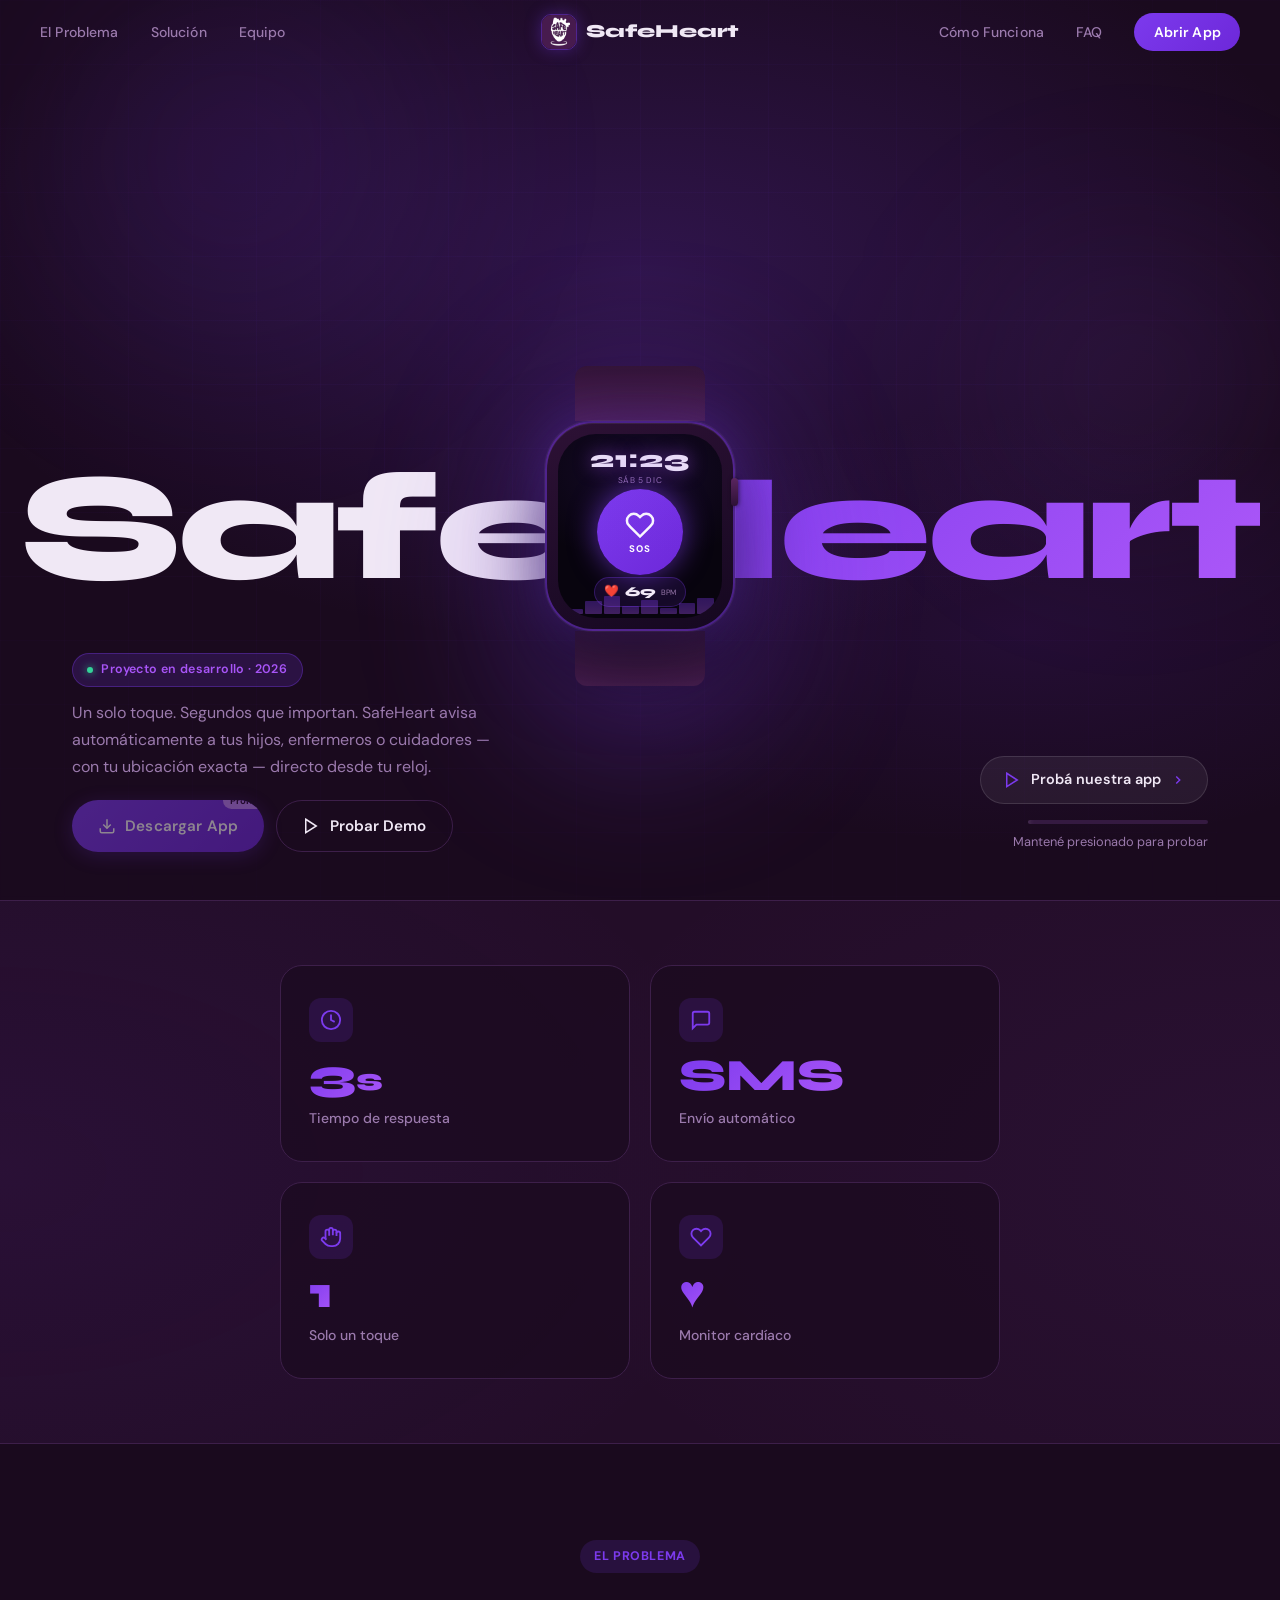
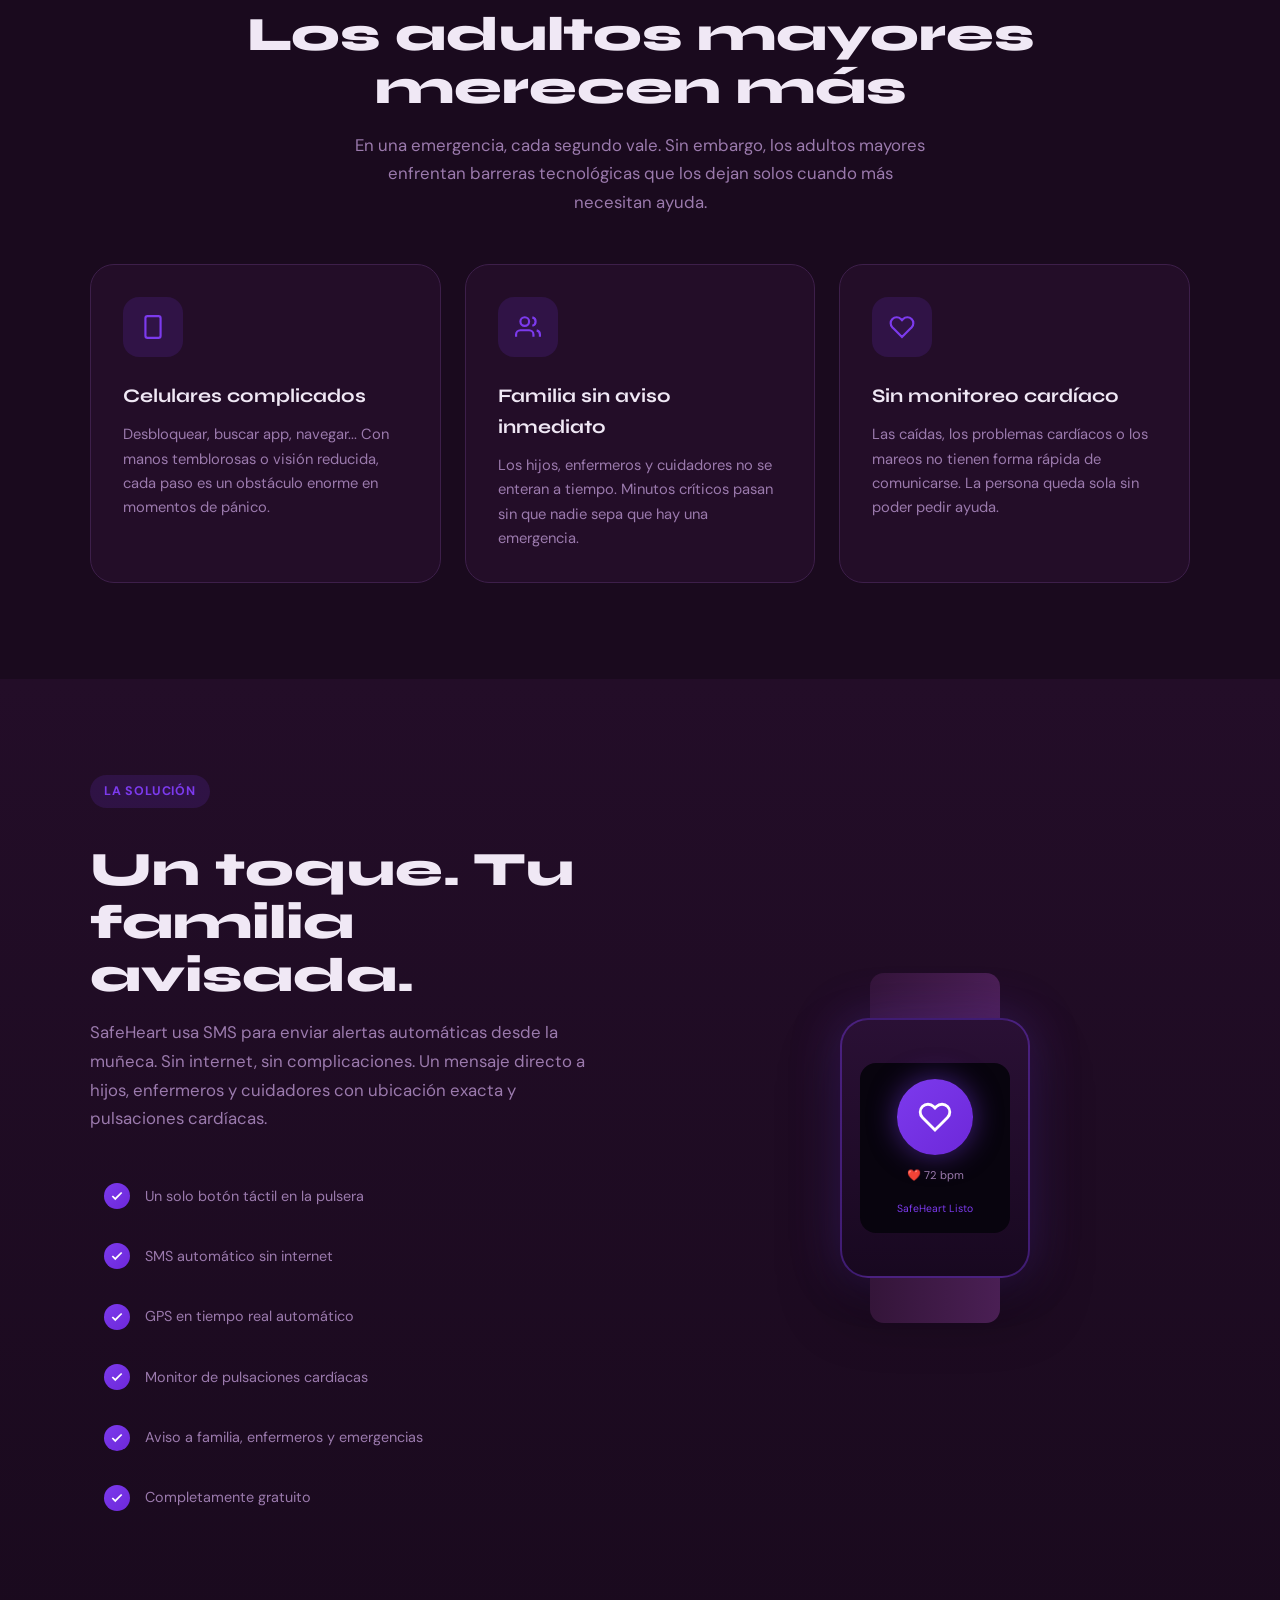
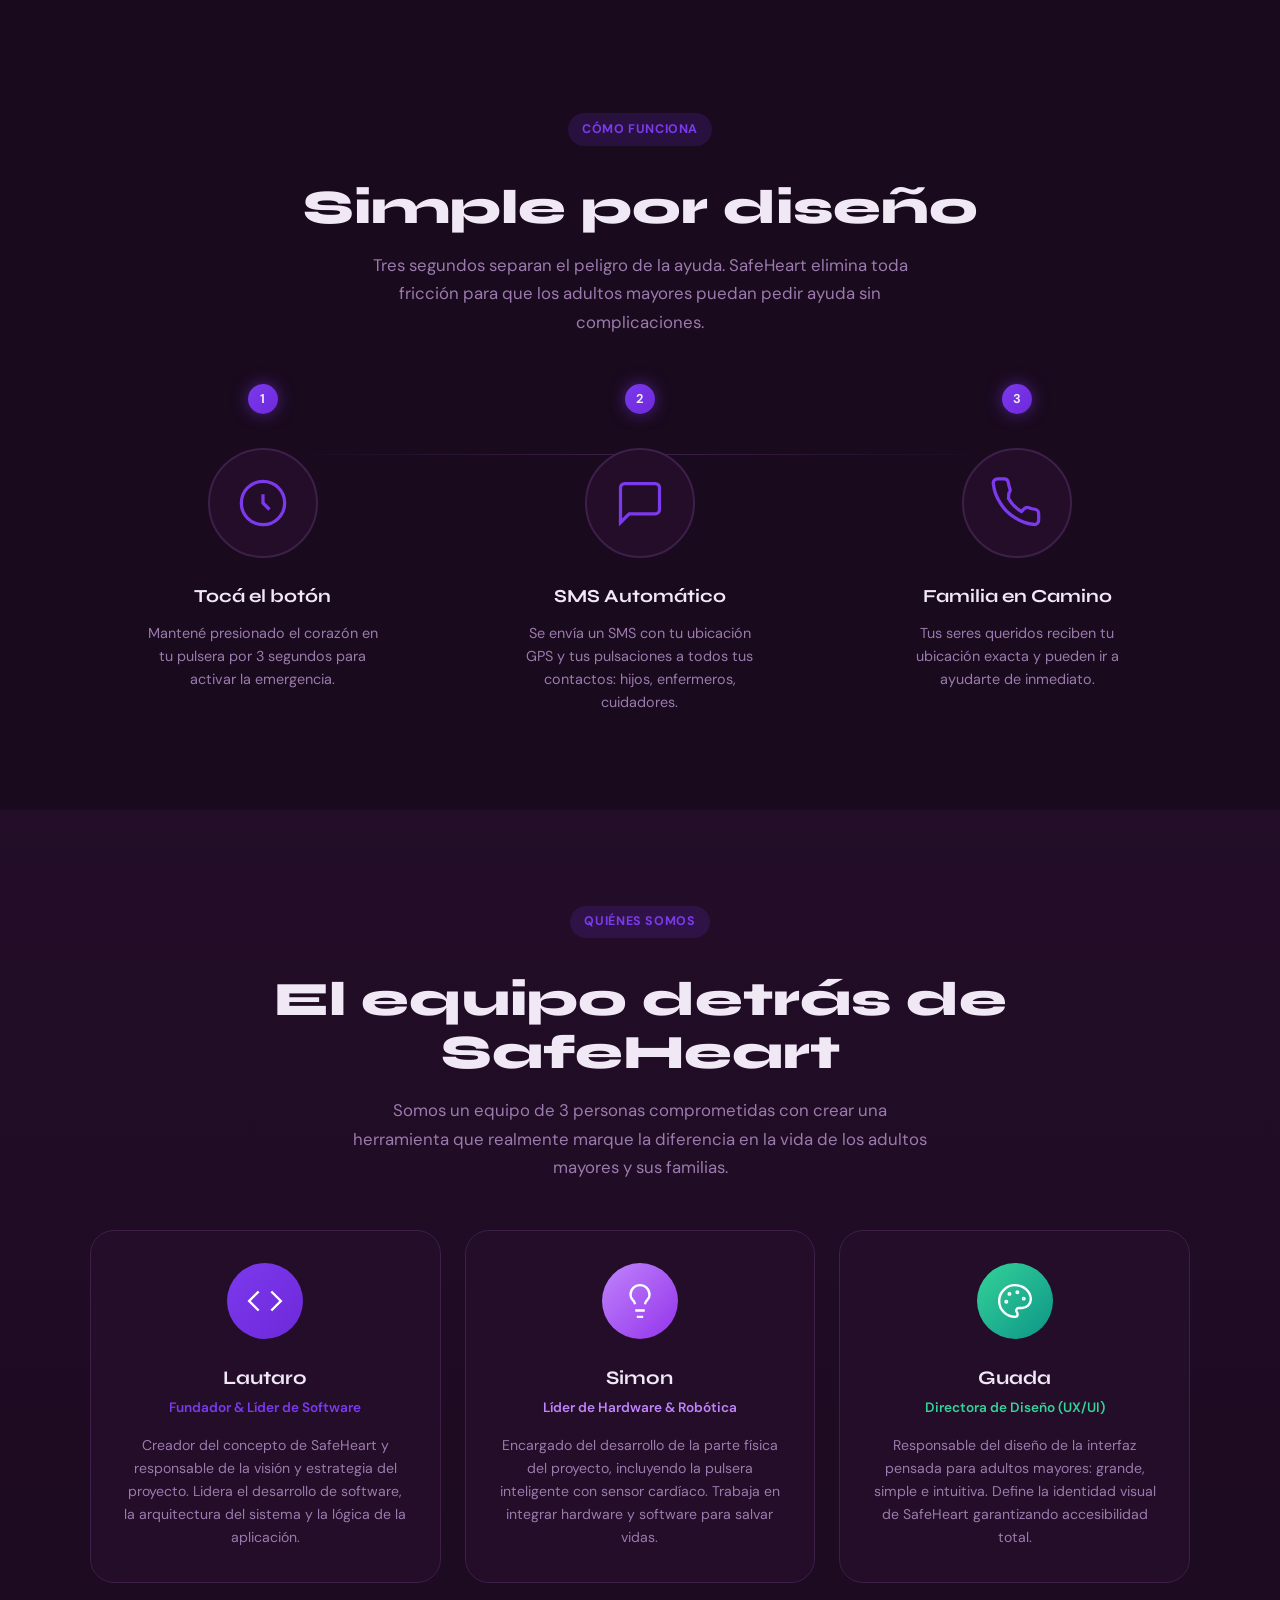
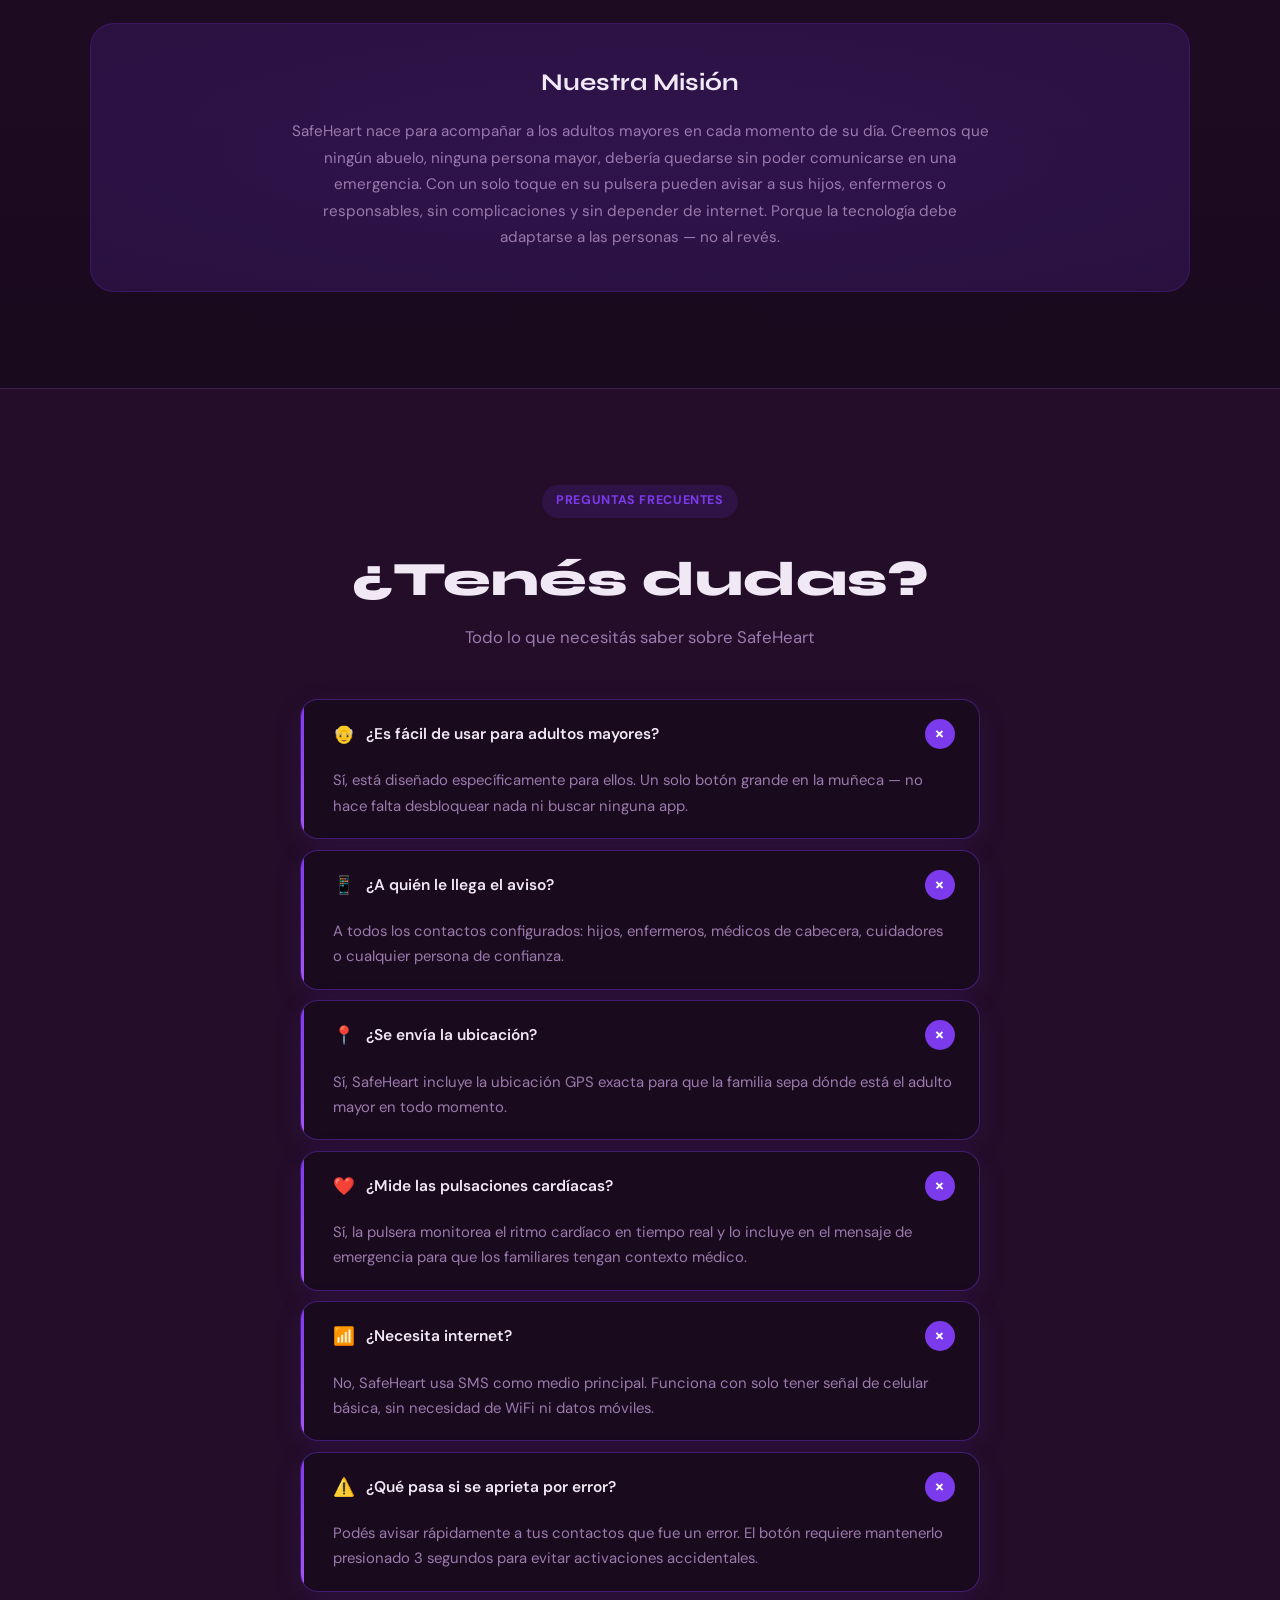
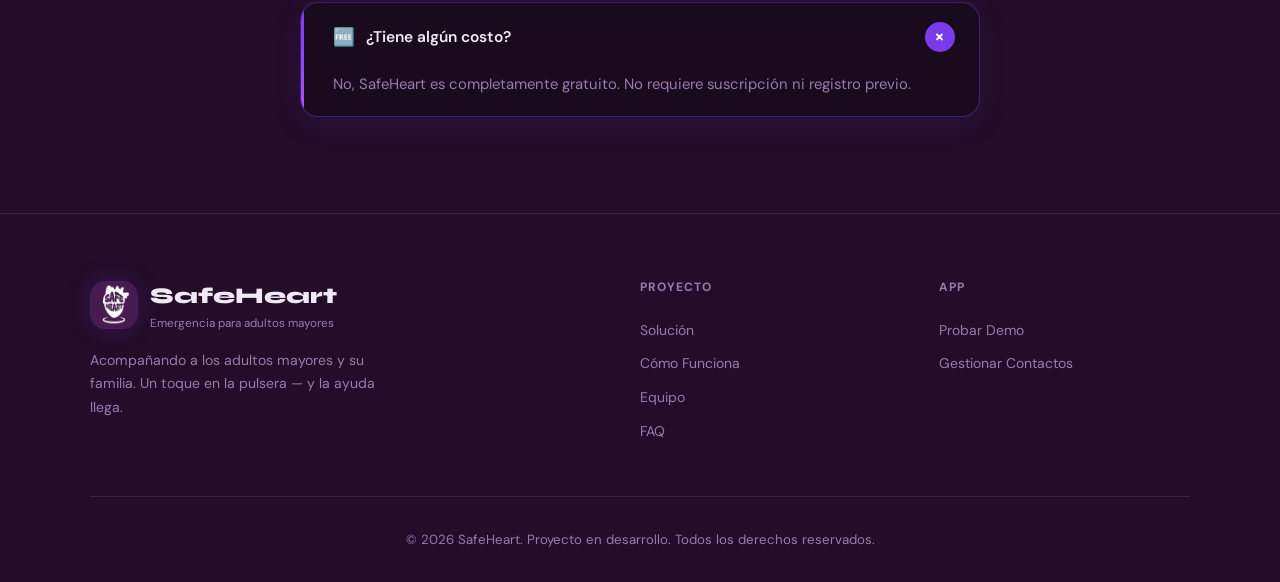
==== commit c884890a: "Add files via upload" ====
--- a/index.html
+++ b/index.html
@@ -13,9 +13,6 @@
 <body>
 
 <div id="scroll-bar"></div>
-
-
-
 
 <nav id="navbar">
   <div class="nav-inner">
@@ -526,49 +523,118 @@
   if (el) el.textContent = bpm;
 }, 2000);
 
-// ── SOS hold logic ──
-let holdInterval = null, progressVal = 0, sosTriggered = false;
+// ── 🚨 BOTÓN DE EMERGENCIA (SafeHeart) ──
+const emergencyBtn = document.getElementById('emergency-btn');
+let holdInterval = null;
+let progressVal = 0;
+let sosTriggered = false;
+
+function triggerSOS() {
+  if (sosTriggered) return;
+  sosTriggered = true;
+
+  const statusSub = document.getElementById('status-subtitle');
+  const progressEl = document.getElementById('progress');
+
+  if (statusSub) statusSub.textContent = '🚨 ¡EMERGENCIA ACTIVADA!';
+  if (emergencyBtn) emergencyBtn.classList.add('active');
+
+  setTimeout(() => { document.getElementById('fc-loc').classList.add('show'); }, 300);
+  setTimeout(() => { document.getElementById('fc-sms').classList.add('show'); }, 800);
+  setTimeout(() => { document.getElementById('fc-alrt').classList.add('show'); }, 1300);
+
+  enviarWhatsApp(-34.6037, -58.3816);
+
+  setTimeout(() => {
+    sosTriggered = false;
+    if (emergencyBtn) emergencyBtn.classList.remove('active');
+    ['fc-loc','fc-sms','fc-alrt'].forEach(id => {
+      const el = document.getElementById(id);
+      if (el) el.classList.remove('show');
+    });
+    if (progressEl) progressEl.style.width = '0%';
+    if (statusSub) statusSub.textContent = 'Mantené presionado para probar';
+    progressVal = 0;
+  }, 5000);
+}
 
 function startHold(e) {
   if (e) e.preventDefault();
   if (sosTriggered) return;
   progressVal = 0;
-  document.getElementById('status-subtitle').textContent = 'Soltá para cancelar…';
+  const statusSub = document.getElementById('status-subtitle');
+  const progressEl = document.getElementById('progress');
+  if (statusSub) statusSub.textContent = 'Soltá para cancelar…';
+  if (holdInterval) clearInterval(holdInterval);
   holdInterval = setInterval(() => {
     progressVal = Math.min(progressVal + 100/30, 100);
-    document.getElementById('progress').style.width = progressVal + '%';
-    if (progressVal >= 100) { clearInterval(holdInterval); triggerSOS(); }
+    if (progressEl) progressEl.style.width = progressVal + '%';
+    if (progressVal >= 100) {
+      clearInterval(holdInterval);
+      holdInterval = null;
+      triggerSOS();
+    }
   }, 100);
 }
+
 function cancelHold() {
   if (sosTriggered) return;
   clearInterval(holdInterval);
+  holdInterval = null;
   progressVal = 0;
-  document.getElementById('progress').style.width = '0%';
-  document.getElementById('status-subtitle').textContent = 'Mantené presionado para probar';
+  const progressEl = document.getElementById('progress');
+  const statusSub = document.getElementById('status-subtitle');
+  if (progressEl) progressEl.style.width = '0%';
+  if (statusSub) statusSub.textContent = 'Mantené presionado para probar';
 }
-function triggerSOS() {
-  sosTriggered = true;
-  document.getElementById('emergency-btn').classList.add('active');
-  document.getElementById('status-subtitle').textContent = '✅ Emergencia activada — Demo';
-  setTimeout(() => { document.getElementById('fc-loc').classList.add('show'); }, 300);
-  setTimeout(() => { document.getElementById('fc-sms').classList.add('show'); }, 800);
-  setTimeout(() => { document.getElementById('fc-alrt').classList.add('show'); }, 1300);
-  setTimeout(() => {
-    sosTriggered = false;
-    document.getElementById('emergency-btn').classList.remove('active');
-    ['fc-loc','fc-sms','fc-alrt'].forEach(id => document.getElementById(id).classList.remove('show'));
-    document.getElementById('progress').style.width = '0%';
-    document.getElementById('status-subtitle').textContent = 'Mantené presionado para probar';
-  }, 5000);
+
+if (emergencyBtn) {
+  emergencyBtn.addEventListener('mousedown', (e) => {
+    if (e.button === 0) startHold(e);
+  });
+  emergencyBtn.addEventListener('mouseup', (e) => {
+    if (e.button === 0) cancelHold();
+  });
+  emergencyBtn.addEventListener('mouseleave', cancelHold);
+  emergencyBtn.addEventListener('touchstart', (e) => {
+    e.preventDefault();
+    startHold(e);
+  });
+  emergencyBtn.addEventListener('touchend', (e) => {
+    e.preventDefault();
+    cancelHold();
+  });
+  emergencyBtn.addEventListener('touchcancel', cancelHold);
 }
 
-// ── Show floating cards after load ──
-setTimeout(() => {
-  ['fc-loc','fc-sms','fc-alrt'].forEach((id,i) => {
-    setTimeout(() => { const el = document.getElementById(id); if(el) el.classList.add('show'); }, i*500);
-  });
-}, 2000);
+// ── 🖱️ ATAJO CON LA RUEDITA (CLIC MEDIO) EN CUALQUIER LUGAR ──
+document.addEventListener('mousedown', function(e) {
+  if (e.button === 1) {
+    e.preventDefault();
+    e.stopPropagation();
+    if (sosTriggered) return;
+    if (emergencyBtn && (e.target === emergencyBtn || emergencyBtn.contains(e.target))) {
+      if (holdInterval) cancelHold();
+    }
+    triggerSOS(); // Activa al instante
+  }
+});
+
+document.addEventListener('auxclick', function(e) {
+  if (e.button === 1) {
+    e.preventDefault();
+  }
+});
+
+let yaEnviado = false;
+function enviarWhatsApp(lat, lon) {
+  if (yaEnviado) return;
+  yaEnviado = true;
+  const numero = "5491161604379";
+  const msg = "🚨 Emergencia SafeHeart\nMi ubicación actual:\nhttps://maps.google.com/?q=" + lat + "," + lon;
+  window.open("https://api.whatsapp.com/send?phone=" + numero + "&text=" + encodeURIComponent(msg), '_blank');
+  setTimeout(() => { yaEnviado = false; }, 10000);
+}
 
 // ── FAQ accordion ──
 document.querySelectorAll('.faq-question').forEach(btn => {
@@ -579,15 +645,14 @@
   });
 });
 
-// ── WhatsApp emergency (original) ──
-let yaEnviado = false;
-function enviarWhatsApp(lat, lon) {
-  if (yaEnviado) return;
-  yaEnviado = true;
-  const numero = "5491161604379";
-  const msg = "🚨 Emergencia SafeHeart\nhttps://maps.google.com/?q=" + lat + "," + lon;
-  window.location.replace("https://api.whatsapp.com/send?phone=" + numero + "&text=" + encodeURIComponent(msg));
-}
+// ── Mostrar tarjetas flotantes al cargar ──
+setTimeout(() => {
+  ['fc-loc','fc-sms','fc-alrt'].forEach((id,i) => {
+    setTimeout(() => { const el = document.getElementById(id); if(el) el.classList.add('show'); }, i*500);
+  });
+}, 2000);
+
+console.log('✅ SafeHeart: Ruedita (clic medio) = SOS instantáneo en toda la página.');
 </script>
 </body>
 </html>
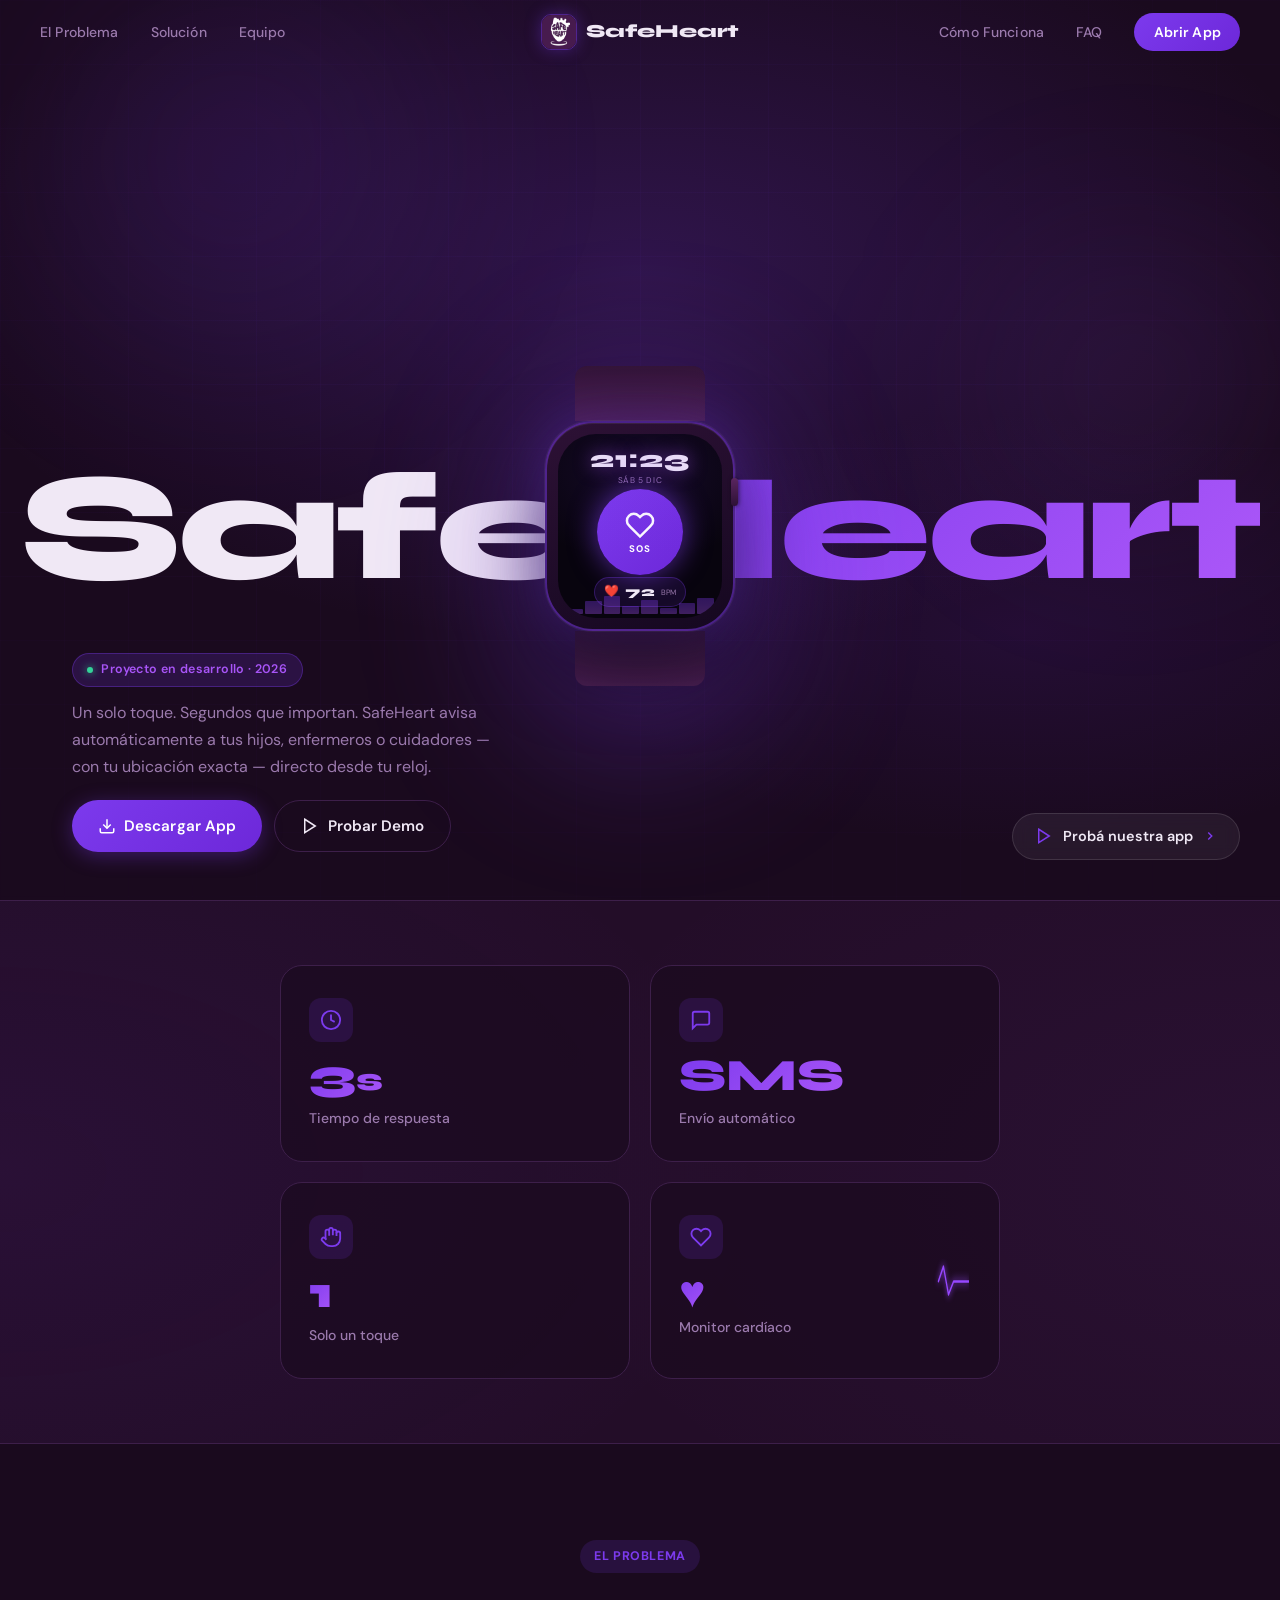
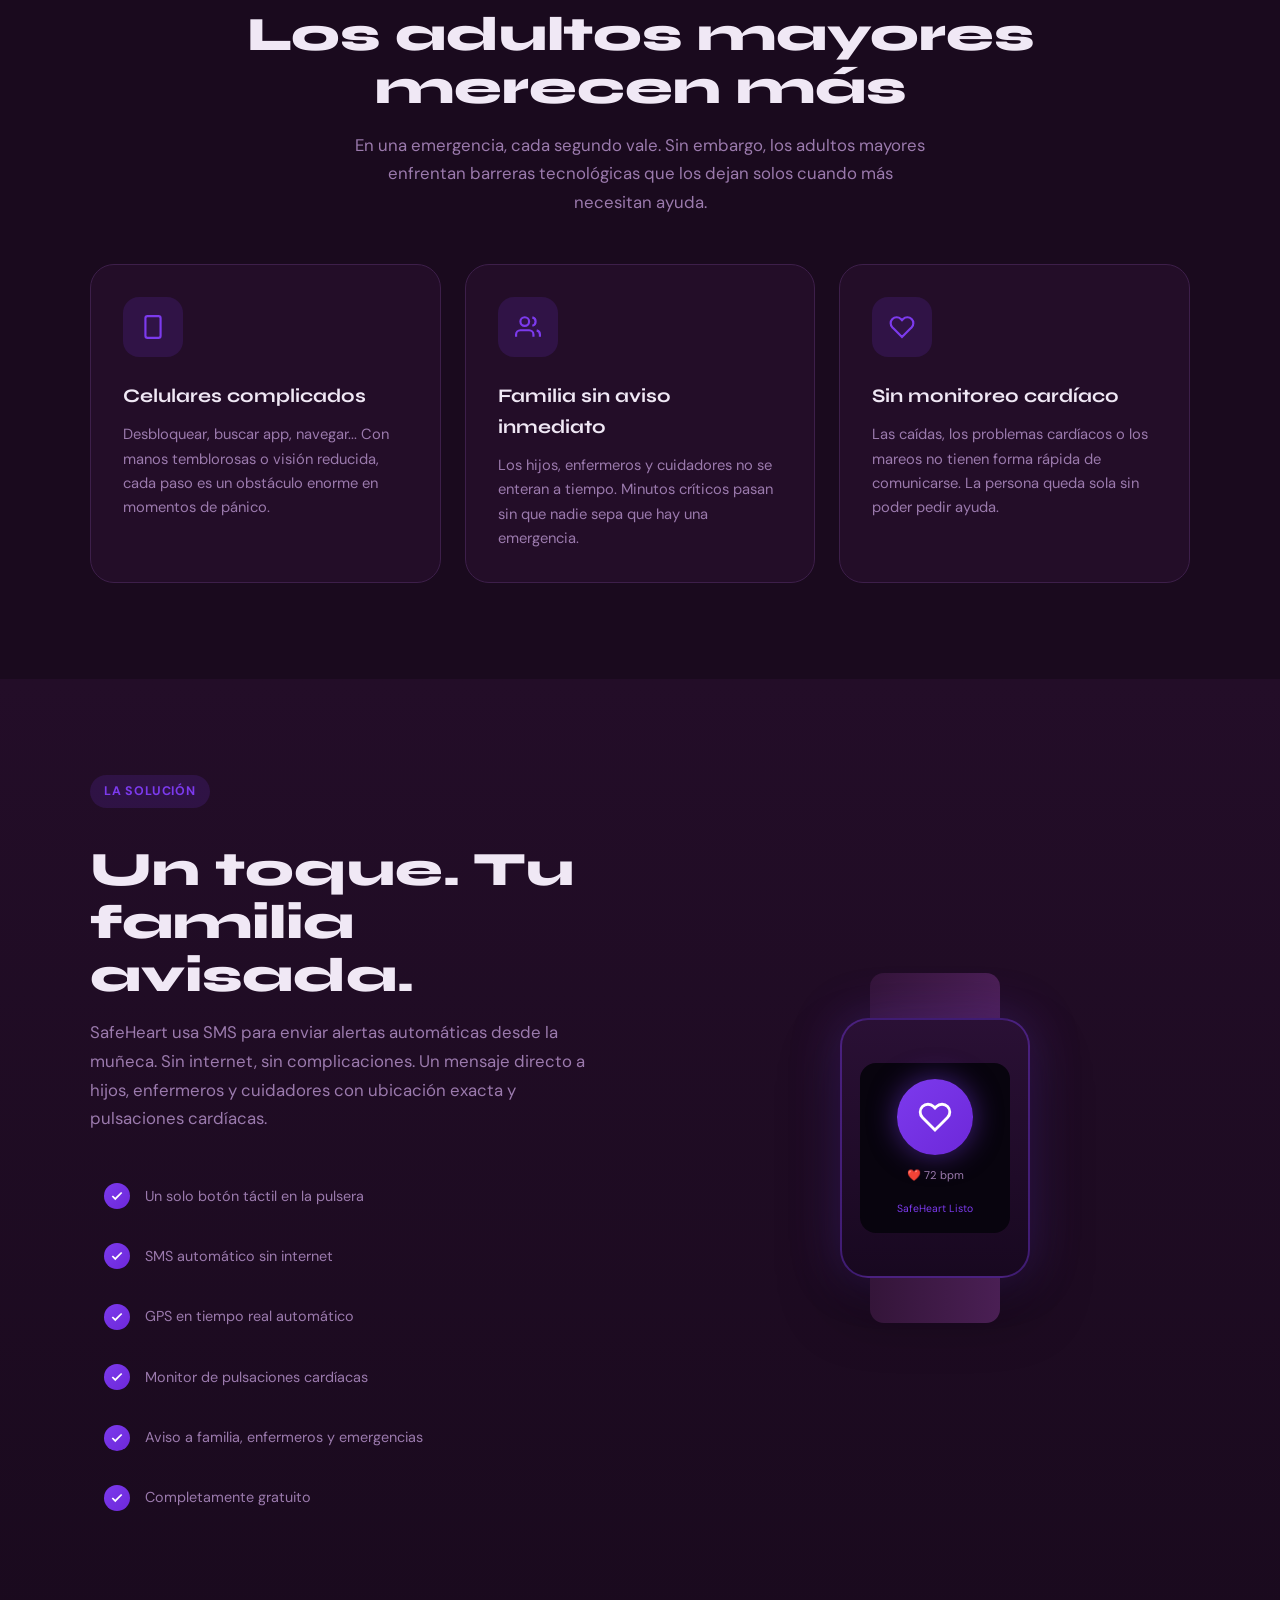
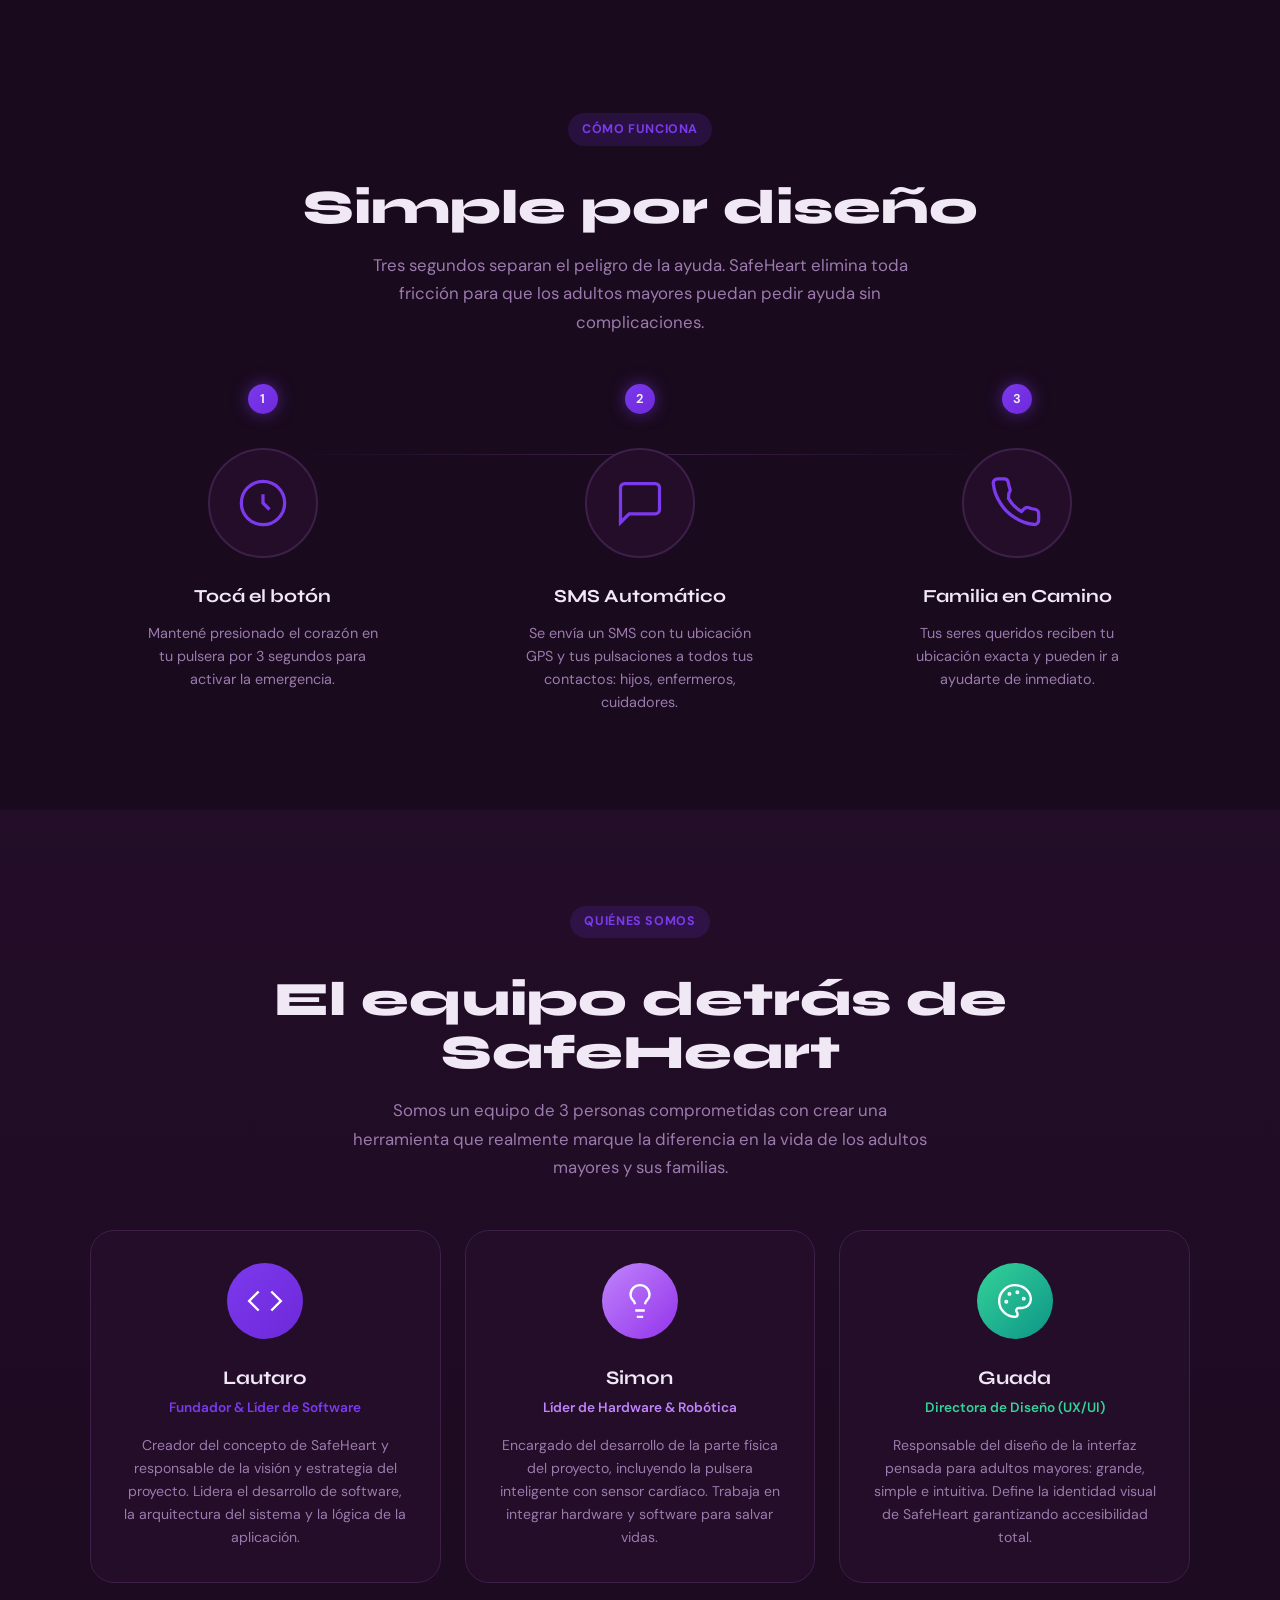
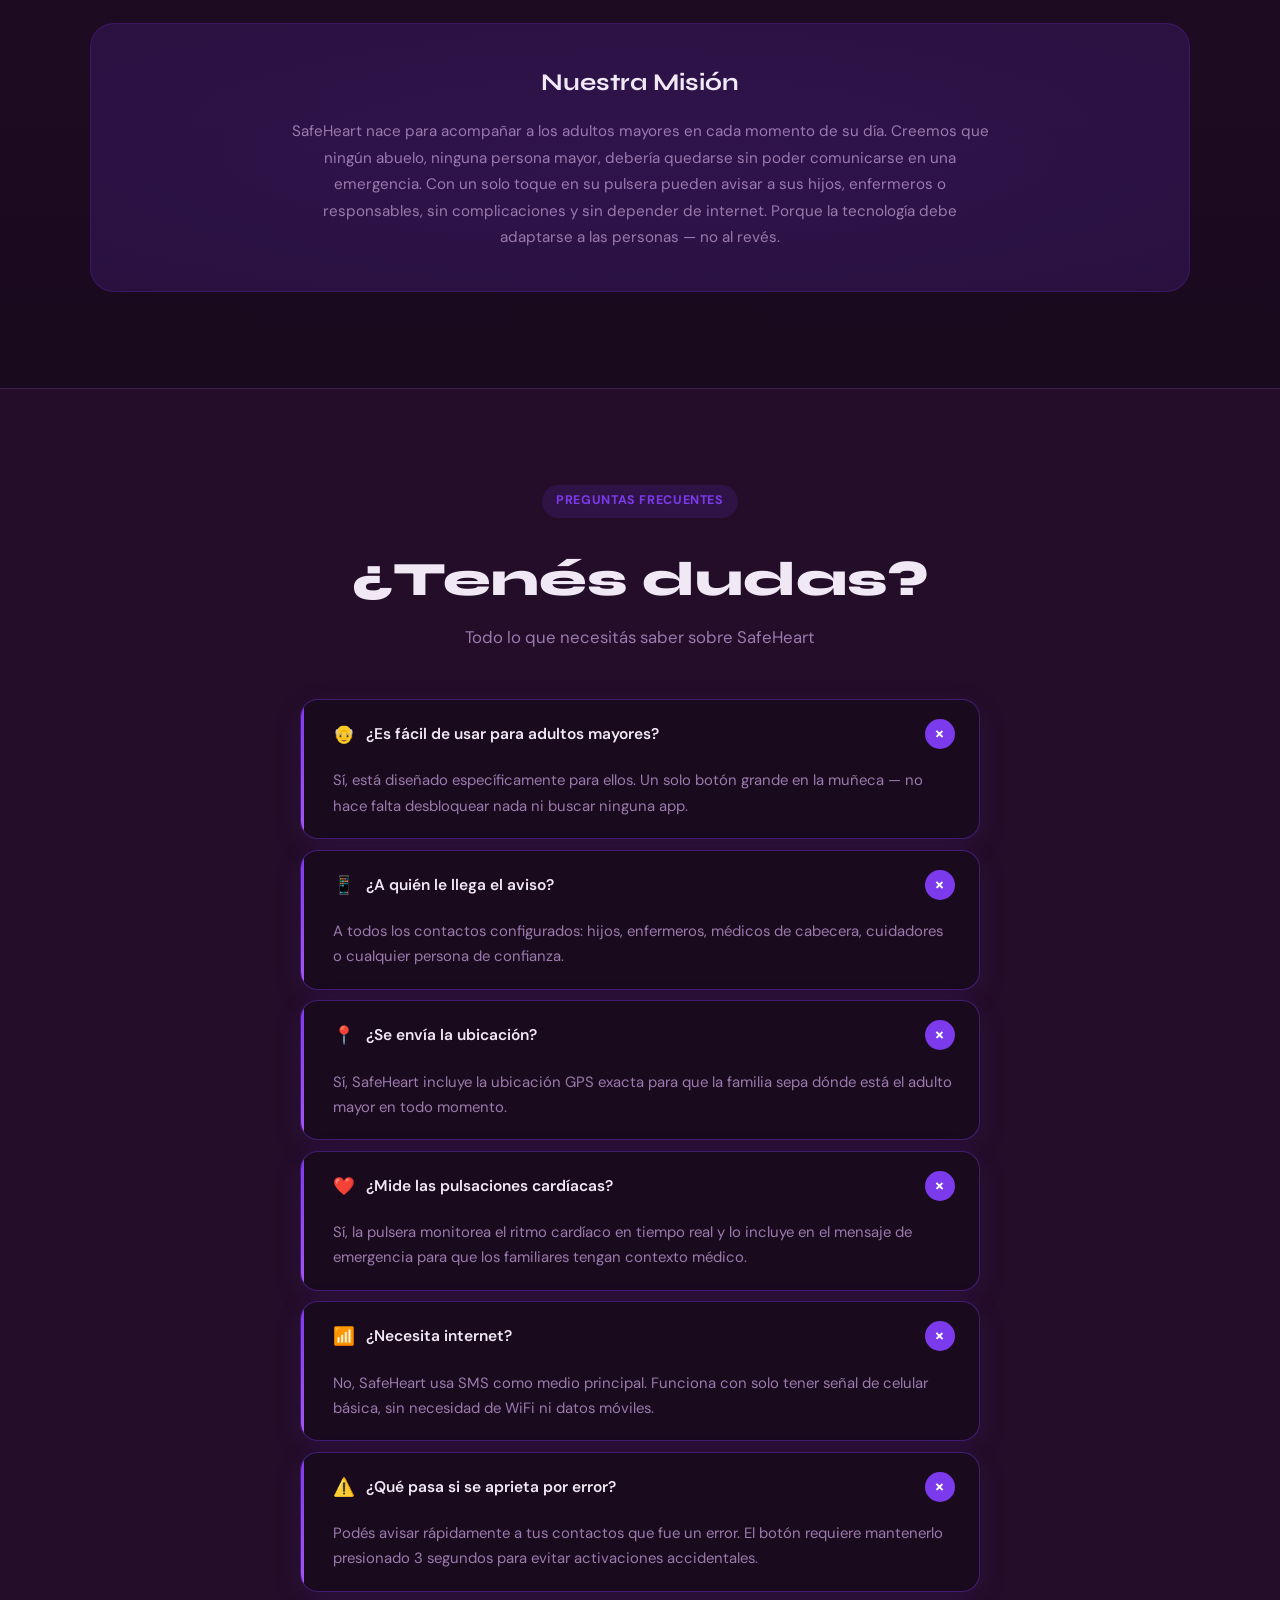
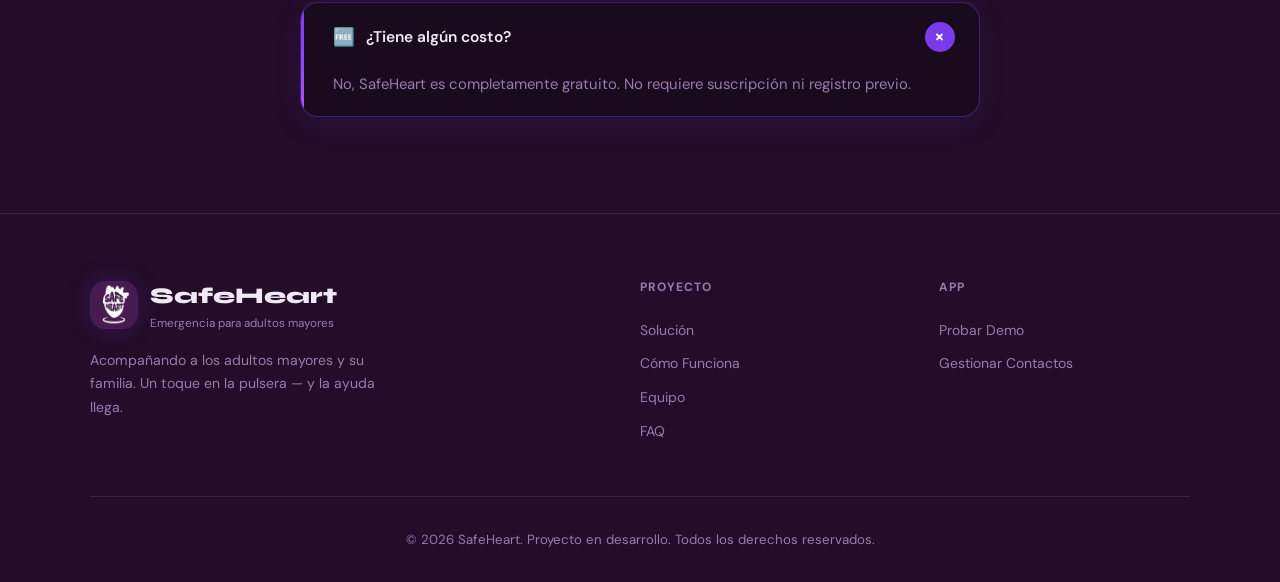
==== commit 87945120: "Add files via upload" ====
--- a/index.html
+++ b/index.html
@@ -134,17 +134,17 @@
         <p class="hero-desc">Un solo toque. Segundos que importan. SafeHeart avisa automáticamente a tus hijos, enfermeros o cuidadores — con tu ubicación exacta — directo desde tu reloj.</p>
        
         <div class="hero-cta">
-          <button class="btn-primary disabled" disabled>
-            <svg width="18" height="18" viewBox="0 0 24 24" fill="none" stroke="currentColor" stroke-width="2"><path d="M21 15v4a2 2 0 0 1-2 2H5a2 2 0 0 1-2-2v-4"/><polyline points="7 10 12 15 17 10"/><line x1="12" y1="15" x2="12" y2="3"/></svg>
-            Descargar App
-            <span class="badge-soon">Pronto</span>
-          </button>
-          <a href="app.html" class="btn-secondary">
-            <svg width="18" height="18" viewBox="0 0 24 24" fill="none" stroke="currentColor" stroke-width="2"><polygon points="5 3 19 12 5 21 5 3"/></svg>
-            Probar Demo
-          </a>
-        </div>
-      </div>
+        <a href="https://drive.google.com/file/d/1IVhp9zgDY_RgF8W74KgUq5uaNOFRrqlQ/view?usp=sharing" target="_blank" class="btn-primary" style="text-decoration: none; display: inline-flex; align-items: center; justify-content: center; gap: 8px;">
+          <svg width="18" height="18" viewBox="0 0 24 24" fill="none" stroke="currentColor" stroke-width="2"><path d="M21 15v4a2 2 0 0 1-2 2H5a2 2 0 0 1-2-2v-4"/><polyline points="7 10 12 15 17 10"/><line x1="12" y1="15" x2="12" y2="3"/></svg>
+          Descargar App
+        </a>
+
+  <!-- BOTÓN DE PROBAR DEMO (se queda igual) -->
+      <a href="app.html" class="btn-secondary">
+        <svg width="18" height="18" viewBox="0 0 24 24" fill="none" stroke="currentColor" stroke-width="2"><polygon points="5 3 19 12 5 21 5 3"/></svg>
+        Probar Demo
+      </a>
+    </div>
 
       <div class="hero-right">
         <a href="app.html" class="hero-app-cta">
@@ -152,10 +152,6 @@
           Probá nuestra app
           <svg width="14" height="14" viewBox="0 0 24 24" fill="none" stroke="currentColor" stroke-width="2.5"><polyline points="9 18 15 12 9 6"/></svg>
         </a>
-        <div class="watch-status-area">
-          <div class="progress-outer"><div class="progress-inner" id="progress"></div></div>
-          <p class="status-label" id="status-subtitle">Mantené presionado para probar</p>
-        </div>
       </div>
     </div>
 
@@ -186,13 +182,25 @@
       <div class="stat-num" data-target="1">1</div>
       <div class="stat-desc">Solo un toque</div>
     </div>
-    <div class="stat-card reveal d4">
-      <div class="stat-icon-wrap">
-        <svg width="22" height="22" viewBox="0 0 24 24" fill="none" stroke="currentColor" stroke-width="2"><path d="M20.84 4.61a5.5 5.5 0 0 0-7.78 0L12 5.67l-1.06-1.06a5.5 5.5 0 0 0-7.78 7.78l1.06 1.06L12 21.23l7.78-7.78 1.06-1.06a5.5 5.5 0 0 0 0-7.78z"/></svg>
-      </div>
-      <div class="stat-num">♥</div>
-      <div class="stat-desc">Monitor cardíaco</div>
-    </div>
+   <div class="stat-card reveal d4 stat-ecg">
+
+    <div class="stat-icon-wrap">
+        <svg width="22" height="22" viewBox="0 0 24 24"
+             fill="none" stroke="currentColor" stroke-width="2">
+            <path d="M20.84 4.61a5.5 5.5 0 0 0-7.78 0L12 5.67l-1.06-1.06a5.5 5.5 0 0 0-7.78 7.78l1.06 1.06L12 21.23l7.78-7.78 1.06-1.06a5.5 5.5 0 0 0 0-7.78z"/>
+        </svg>
+    </div>
+    <div class="stat-content">
+        <div class="stat-num">♥</div>
+        <div class="stat-desc">Monitor cardíaco</div>
+    </div>
+    <div class="ecg-mini">
+        <svg viewBox="0 0 240 45" preserveAspectRatio="none">
+            <path class="ecg-line"
+                d="M0 23 L35 23 L45 23 L53 12 L62 34 L73 3 L84 23 L105 23 L125 23 L135 15 L145 23 L170 23 L180 23 L190 8 L200 36 L210 23 L240 23"/>
+        </svg>
+    </div>
+</div>
   </div>
 </section>
 
--- a/estilos.css
+++ b/estilos.css
@@ -358,8 +358,21 @@
   align-items:end;
 }
 .hero-left { animation: fadeUp .9s .5s var(--ease-out) both; }
-.hero-right { display:flex; flex-direction:column; align-items:flex-end; gap:1rem; animation: fadeUp .9s .65s var(--ease-out) both; }
-@keyframes fadeUp { from{opacity:0;transform:translateY(24px)} to{opacity:1;transform:translateY(0)} }
+.hero-right {
+    position: fixed;       /* Lo fija en la pantalla */
+    right: 40px;           /* Lo pega al borde derecho */
+    bottom: 40px;          /* Lo separa del borde inferior */
+    z-index: 999;          /* Asegura que esté por encima de todo */
+    display: flex;
+    flex-direction: column;
+    align-items: center;   /* Centra el botón y el texto */
+    gap: 10px;             /* Separación entre el botón y la barra */
+}
+@media (max-width: 768px) {
+    .hero-right {
+        display: none; /* Lo oculta en celulares para que no moleste */
+    }
+}
 
 .hero-badge {
   display:inline-flex; align-items:center; gap:.5rem;
@@ -899,4 +912,46 @@
   .stat-card:hover { transform: none; box-shadow: none; }
   .watch-sos-btn { -webkit-tap-highlight-color: transparent; touch-action: none; }
   .btn-primary:hover, .btn-secondary:hover { transform: none; }
-}+}
+.stat-ecg {
+    position: relative;
+}
+
+.stat-content {
+    display: flex;
+    flex-direction: column;
+    align-items: flex-start;
+}
+
+.ecg-mini {
+    position: absolute;
+    right: 30px;
+    top: 50%;
+    transform: translateY(-50%);
+    width: 35%;
+    height: 45px;
+    overflow: hidden;
+}
+
+.ecg-mini svg {
+    width: 100%;
+    height: 100%;
+}
+
+.ecg-line {
+    fill: none;
+    stroke: #9747ff;
+    stroke-width: 2.5;
+    stroke-linecap: round;
+    stroke-linejoin: round;
+    stroke-dasharray: 240;
+    stroke-dashoffset: 240;
+    animation: ecgMove 2s linear infinite;
+    filter: drop-shadow(0 0 4px #9747ff);
+}
+
+@keyframes ecgMove {
+    to {
+        stroke-dashoffset: 0;
+    }
+}
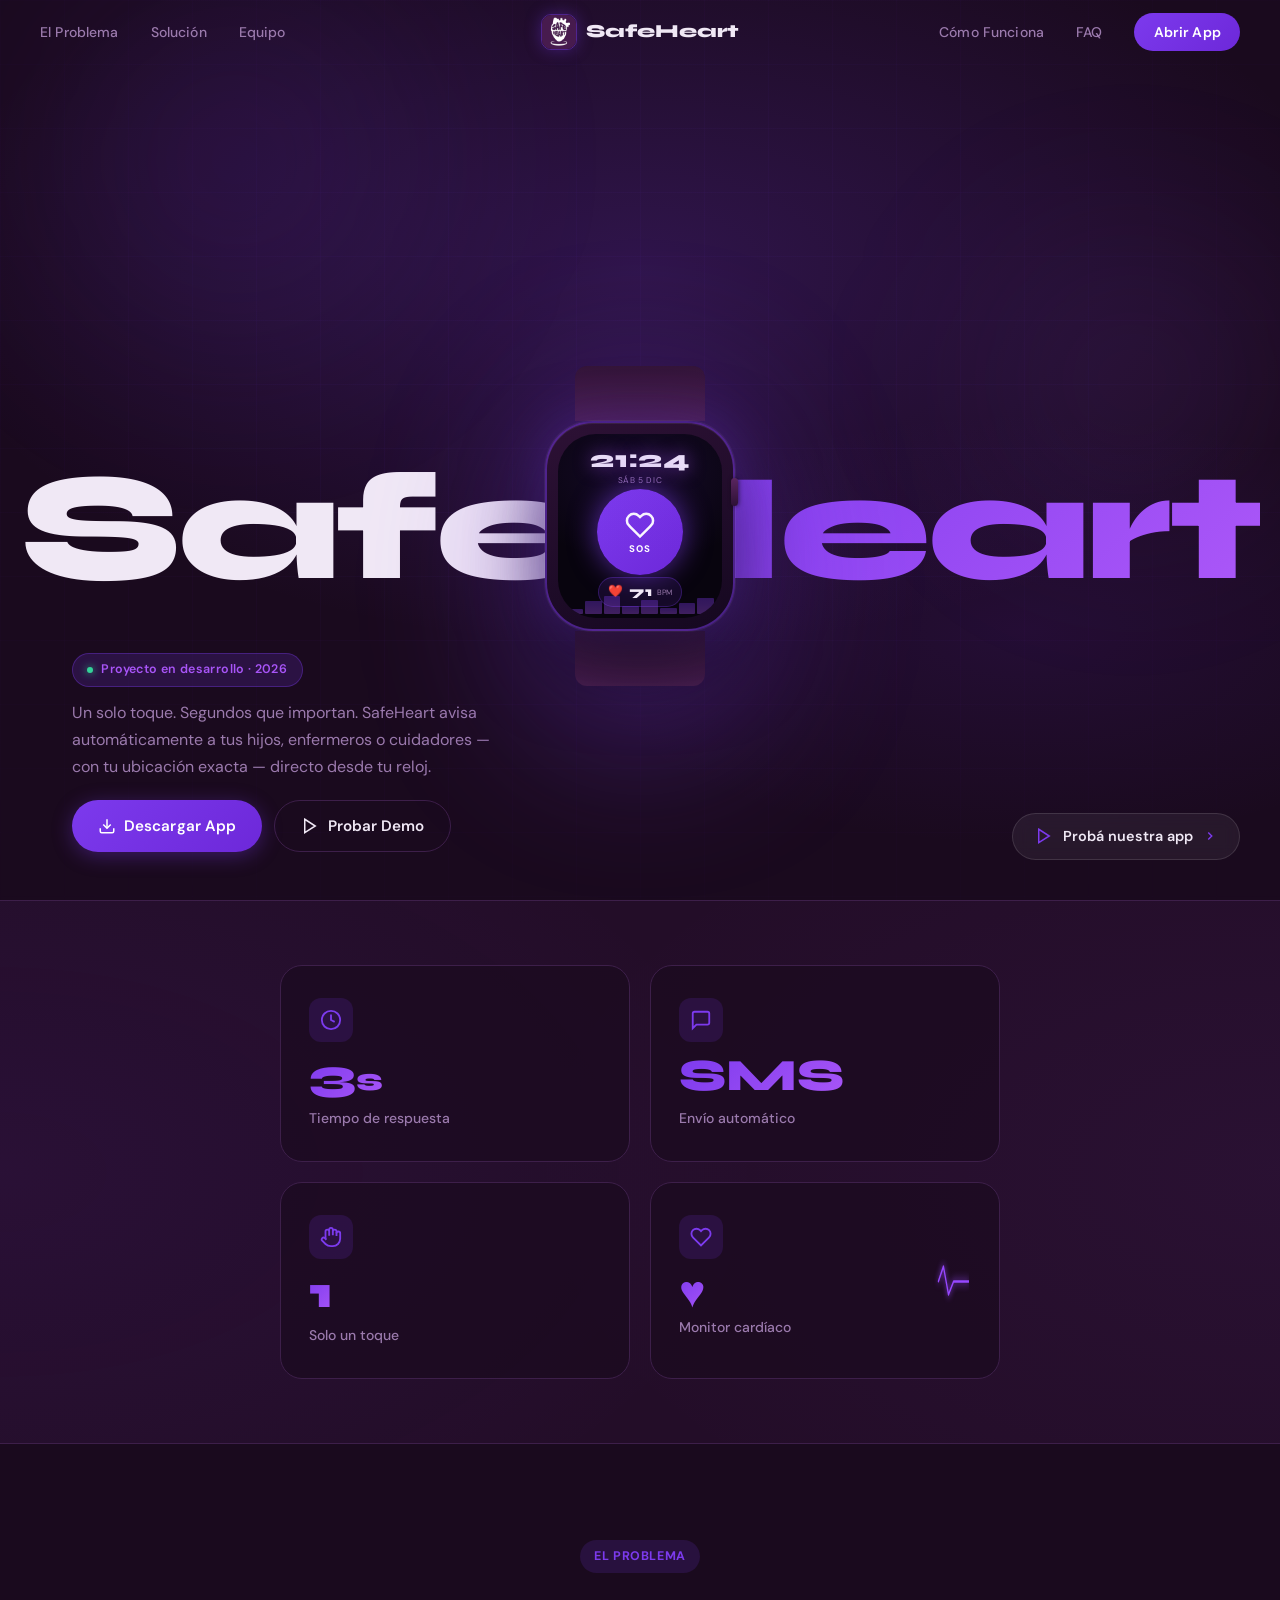
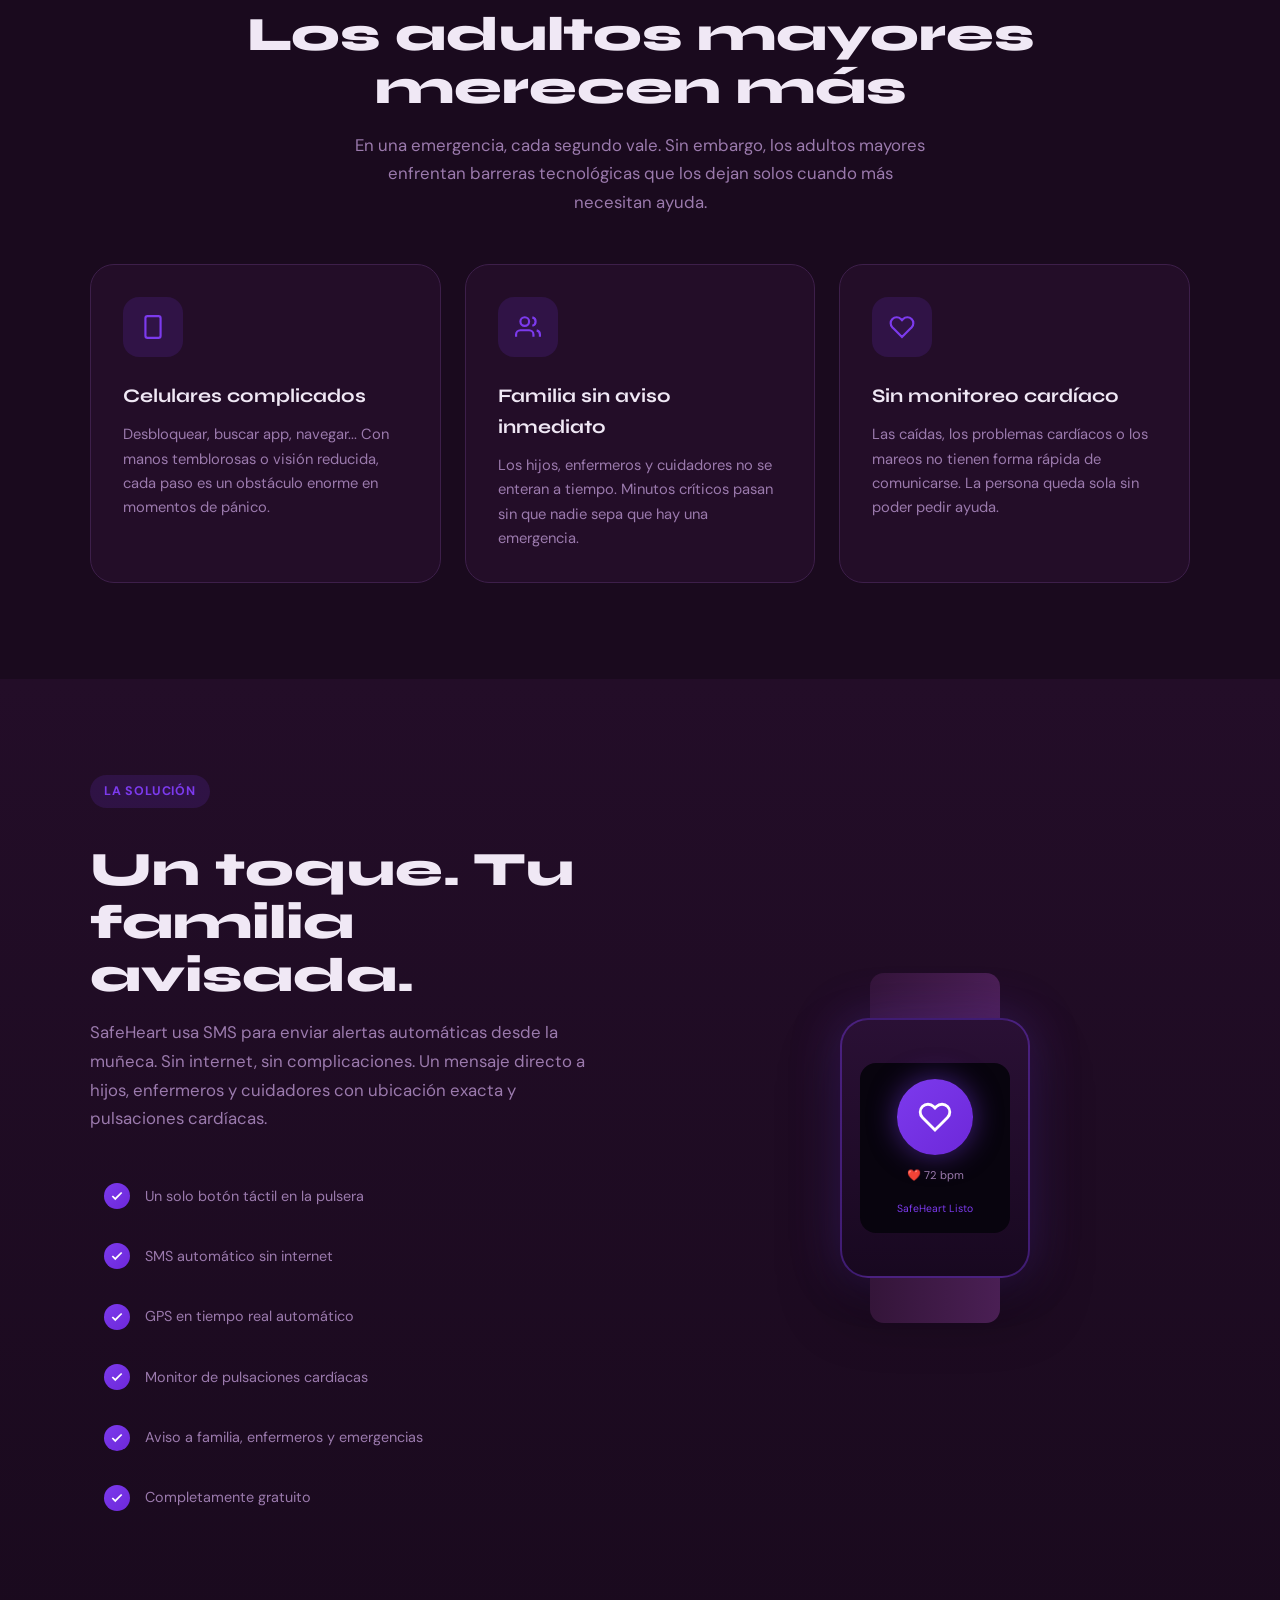
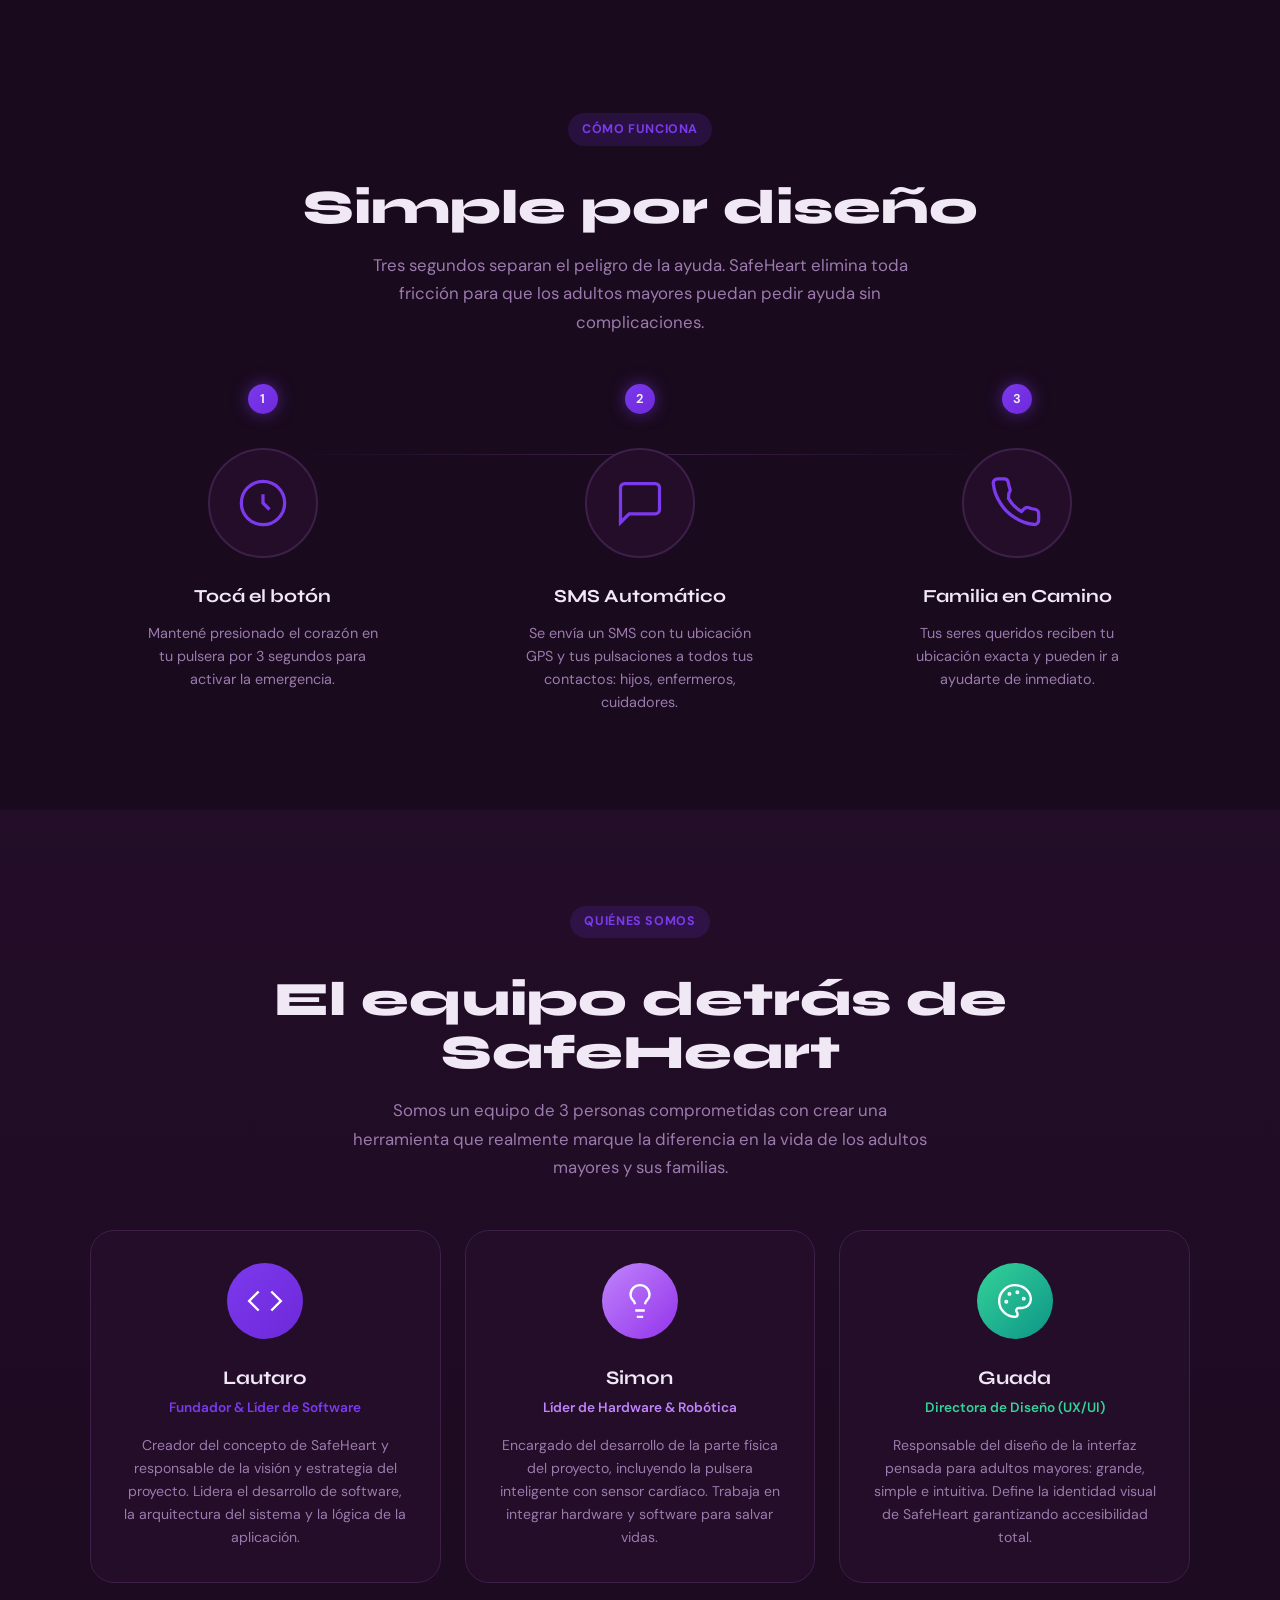
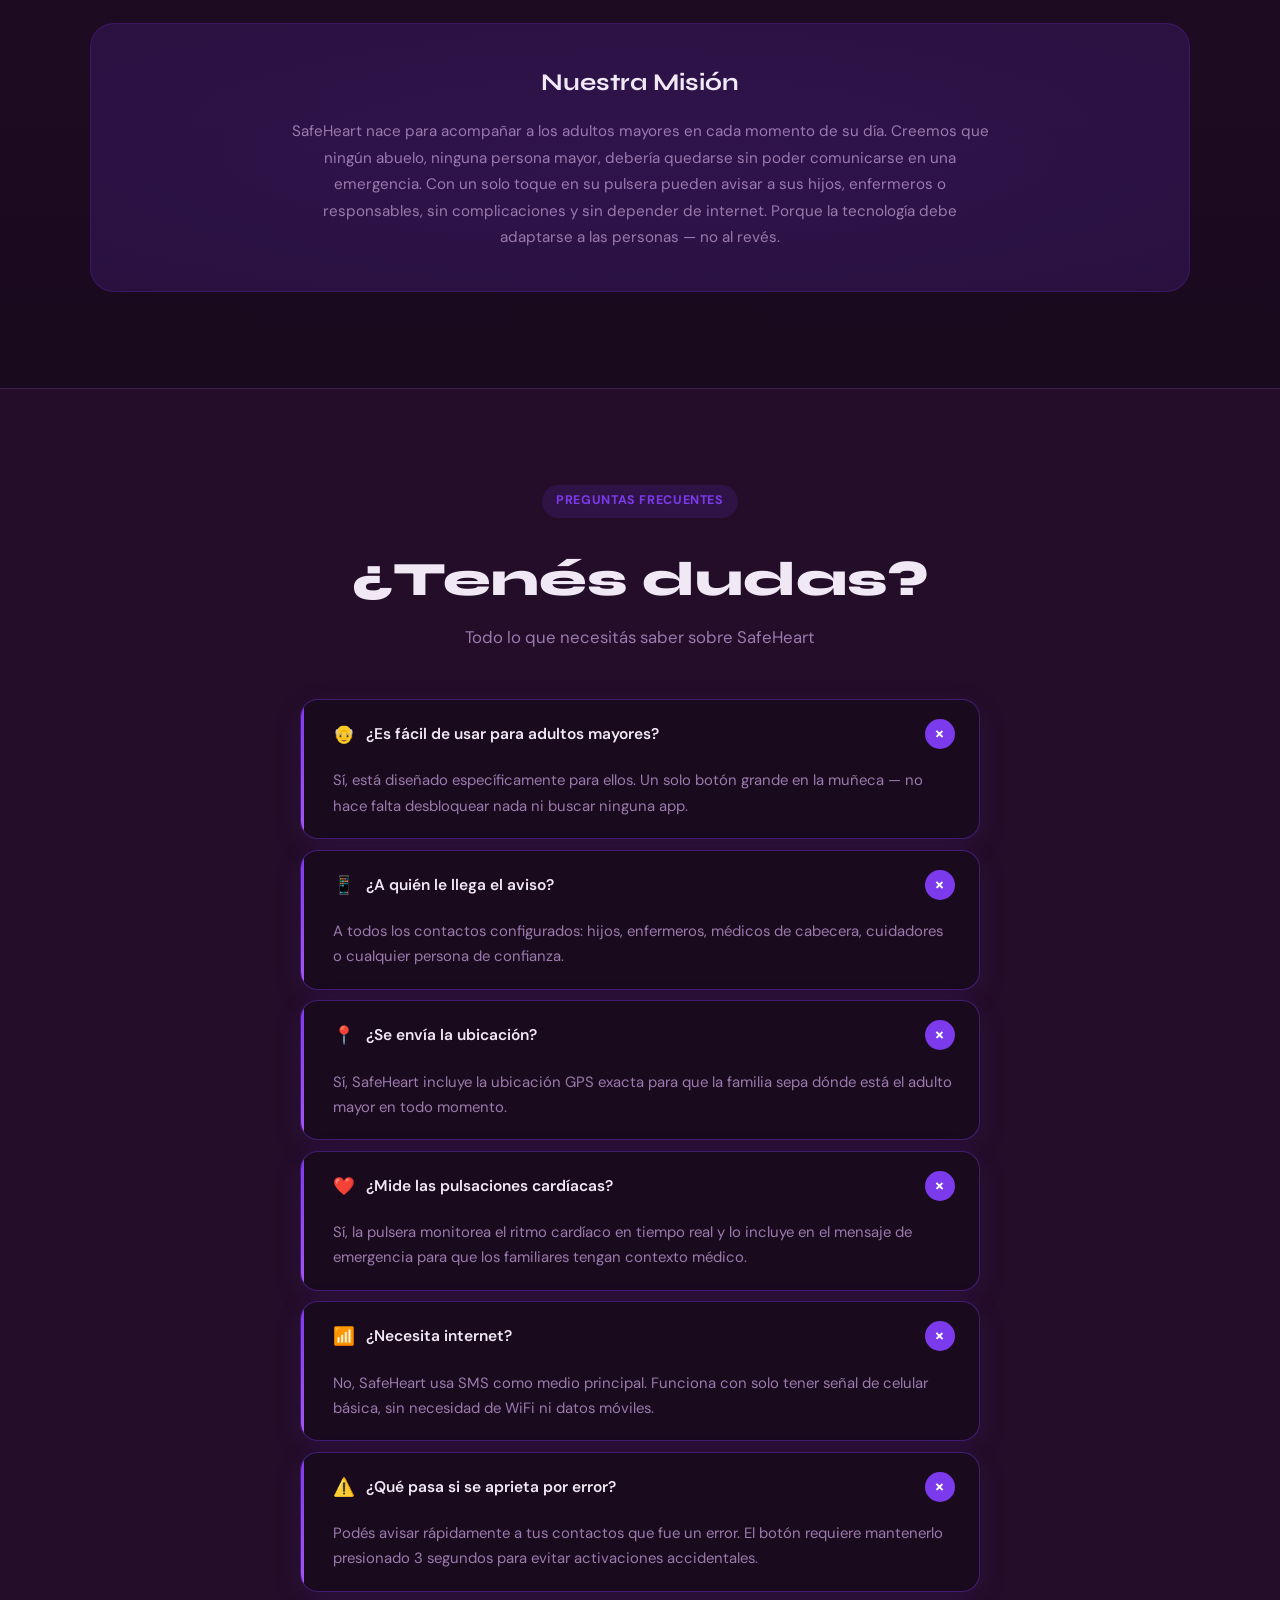
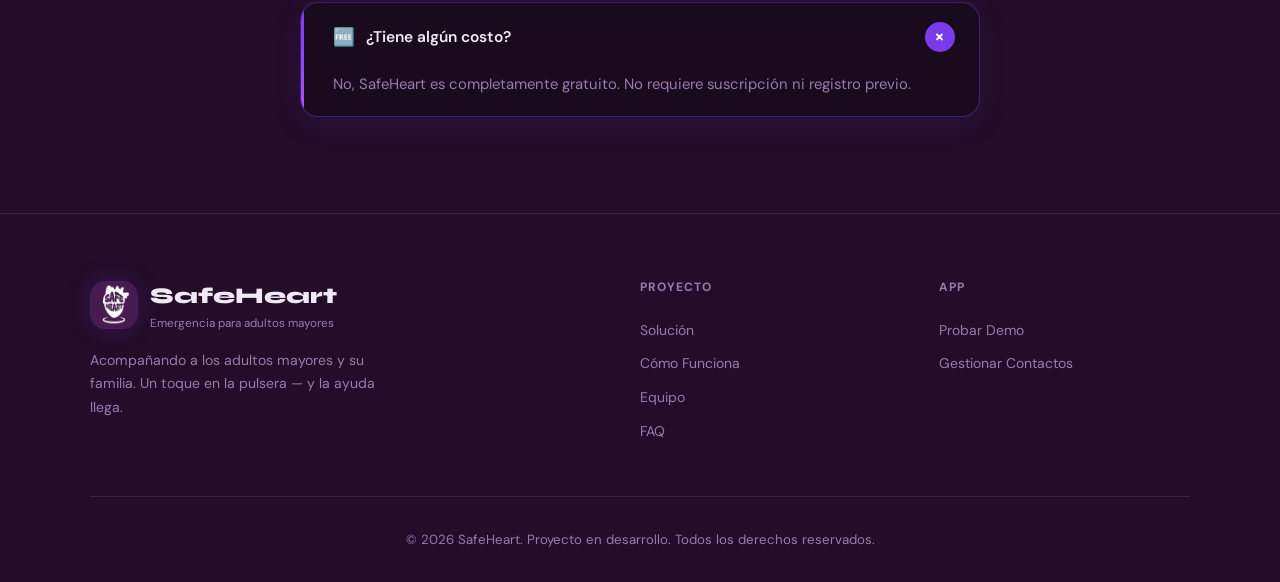
==== commit 15e55b59: "Add files via upload" ====
--- a/index.html
+++ b/index.html
@@ -134,7 +134,7 @@
         <p class="hero-desc">Un solo toque. Segundos que importan. SafeHeart avisa automáticamente a tus hijos, enfermeros o cuidadores — con tu ubicación exacta — directo desde tu reloj.</p>
        
         <div class="hero-cta">
-        <a href="https://drive.google.com/file/d/1IVhp9zgDY_RgF8W74KgUq5uaNOFRrqlQ/view?usp=sharing" target="_blank" class="btn-primary" style="text-decoration: none; display: inline-flex; align-items: center; justify-content: center; gap: 8px;">
+        <a href="https://drive.google.com/file/d/1Y7zOxhOwJO_aqKHJVRy_NBMu8LSsanpx/view?usp=sharing" target="_blank" class="btn-primary" style="text-decoration: none; display: inline-flex; align-items: center; justify-content: center; gap: 8px;">
           <svg width="18" height="18" viewBox="0 0 24 24" fill="none" stroke="currentColor" stroke-width="2"><path d="M21 15v4a2 2 0 0 1-2 2H5a2 2 0 0 1-2-2v-4"/><polyline points="7 10 12 15 17 10"/><line x1="12" y1="15" x2="12" y2="3"/></svg>
           Descargar App
         </a>
